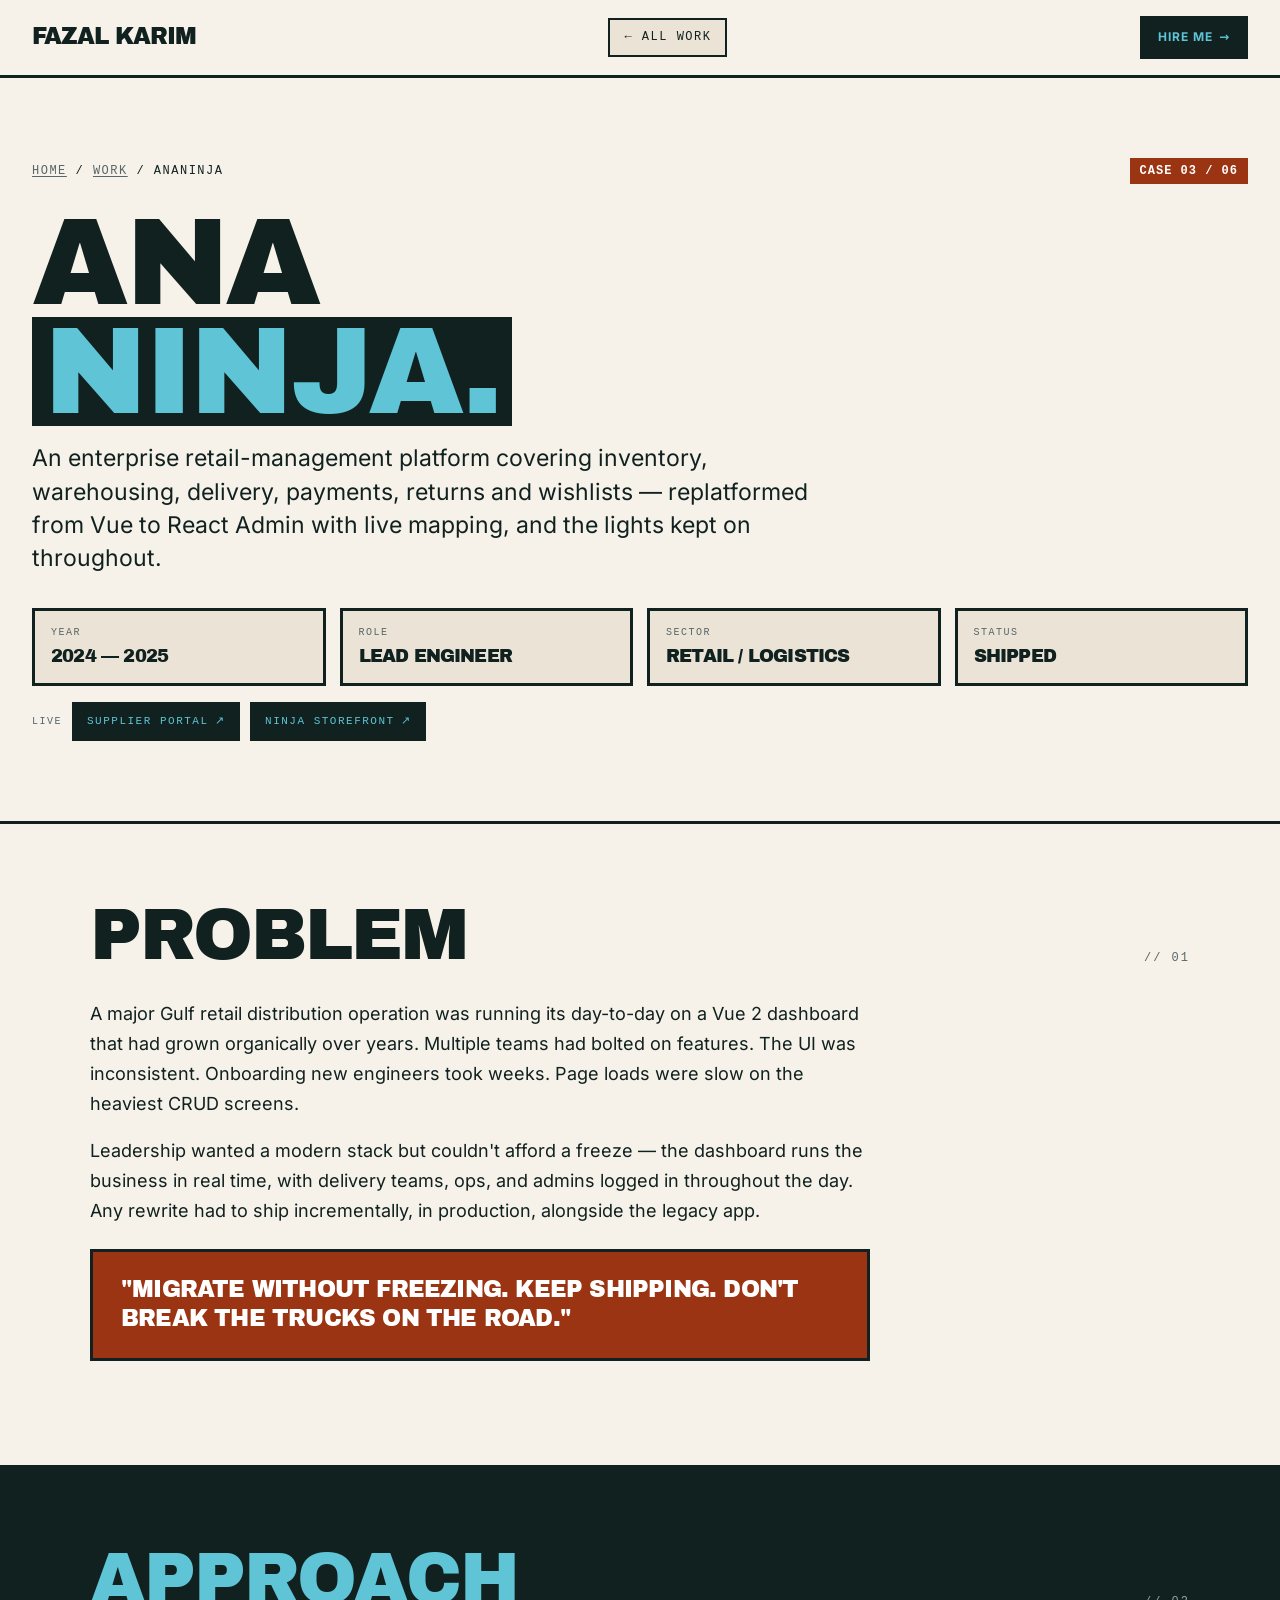
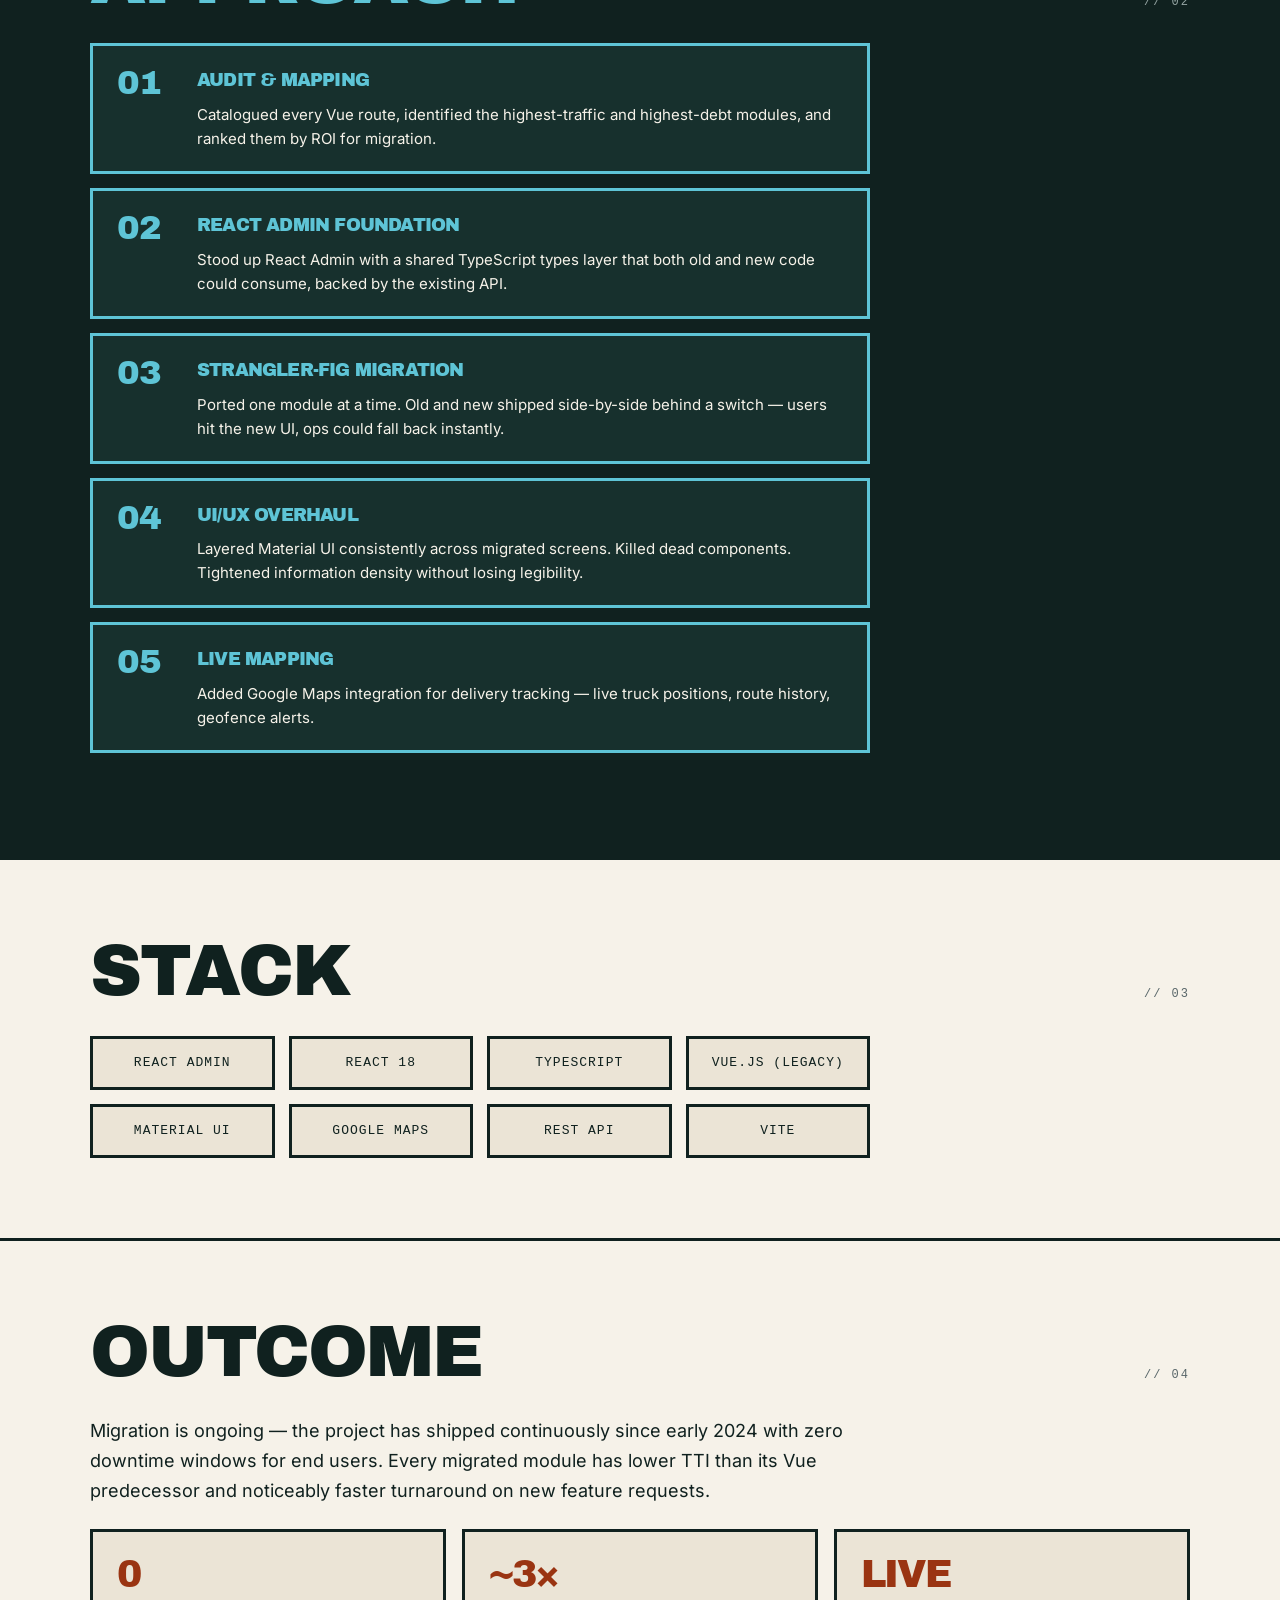
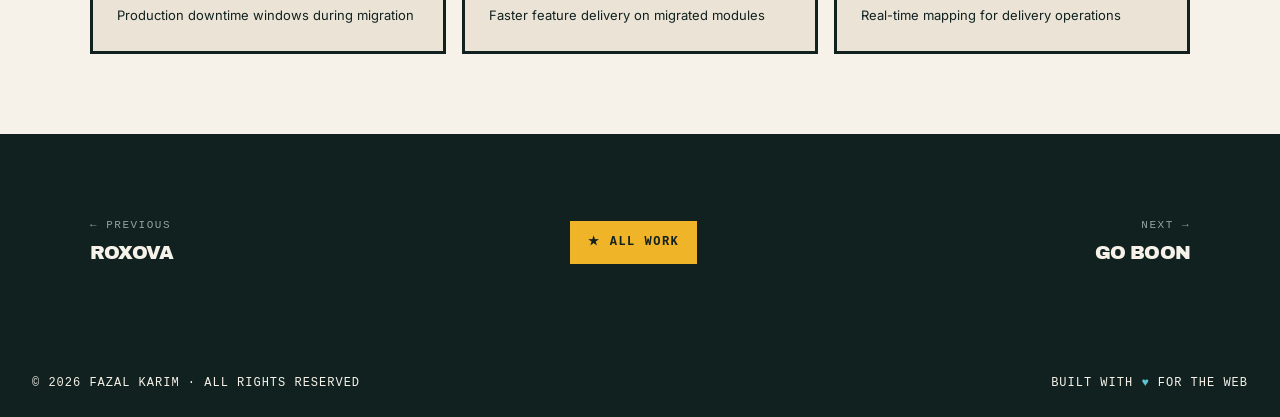
==== case-studies/ananinja.html @ 52df10a2 "Switch the theme: Archivo Black and a warm accent The editorial direction was the brief's, but seein" ====
<!doctype html>
<html lang="en">
<head>
<meta charset="utf-8"/>
<meta name="viewport" content="width=device-width,initial-scale=1"/>
<title>AnaNinja · Case Study · Fazal Karim</title>
<meta name="description" content="Vue → React Admin migration for a major Gulf retail distribution platform. Led the rewrite, UI overhaul, and live mapping integration."/>
<link rel="canonical" href="https://fazal26.github.io/portfolio/case-studies/ananinja.html"/>
<meta property="og:type" content="article"/>
<meta property="og:site_name" content="Fazal Karim"/>
<meta property="og:title" content="AnaNinja · Case Study · Fazal Karim"/>
<meta property="og:description" content="Vue → React Admin migration for a major Gulf retail distribution platform. Led the rewrite, UI overhaul, and live mapping integration."/>
<meta property="og:url" content="https://fazal26.github.io/portfolio/case-studies/ananinja.html"/>
<meta property="og:image" content="https://fazal26.github.io/portfolio/assets/img/og-card.png"/>
<meta property="og:image:width" content="1200"/>
<meta property="og:image:height" content="630"/>
<meta property="og:image:alt" content="Fazal Karim — Staff Software Engineer"/>
<meta name="twitter:card" content="summary_large_image"/>
<meta name="twitter:title" content="AnaNinja · Case Study · Fazal Karim"/>
<meta name="twitter:description" content="Vue → React Admin migration for a major Gulf retail distribution platform. Led the rewrite, UI overhaul, and live mapping integration."/>
<meta name="twitter:image" content="https://fazal26.github.io/portfolio/assets/img/og-card.png"/>














<meta name="theme-color" content="#f6f2e9"/>
<link rel="icon" href="../assets/img/favicon.svg" type="image/svg+xml"/>
<link rel="apple-touch-icon" href="../assets/img/apple-touch-icon.png"/>
<link rel="preload" href="../assets/fonts/inter-latin-var.woff2" as="font" type="font/woff2" crossorigin/>
<link rel="preload" href="../assets/fonts/archivo-black-latin.woff2" as="font" type="font/woff2" crossorigin/>
<link rel="stylesheet" href="../assets/css/base.css"/>
<link rel="stylesheet" href="../assets/css/case.css"/>
</head>
<body>

<a class="skip-link" href="#main">Skip to content</a>

<header>
<nav class="nav" aria-label="Primary">
  <a href="../index.html" class="logo">FAZAL KARIM</a>
  <a href="../index.html#work" class="back">← All work</a>
  <a href="../index.html#contact" class="right-cta">Hire me <span aria-hidden="true">→</span></a>
</nav>
</header>

<main id="main">

<section class="cs-hero">
  <div class="top">
    <div class="crumb"><a href="../index.html">Home</a> / <a href="../index.html#work">Work</a> / <strong>AnaNinja</strong></div>
    <div class="case-num">CASE 03 / 06</div>
  </div>
  <h1>Ana<br/><span class="accent">Ninja.</span></h1>
  <p class="deck">An enterprise retail-management platform covering inventory, warehousing, delivery, payments, returns and wishlists &mdash; replatformed from Vue to React Admin with live mapping, and the lights kept on throughout.</p>
  <div class="meta-row">
    <div class="cell"><span class="lab">Year</span><span class="val">2024 — 2025</span></div>
    <div class="cell"><span class="lab">Role</span><span class="val">Lead Engineer</span></div>
    <div class="cell"><span class="lab">Sector</span><span class="val">Retail / Logistics</span></div>
    <div class="cell"><span class="lab">Status</span><span class="val">Shipped</span></div>
  </div>
  <div class="live-row">
    <span class="live-lab">Live</span>
    <a class="live-link" href="https://suppliers.samurai.delivery/#/login" target="_blank" rel="noopener noreferrer">Supplier portal <span aria-hidden="true">↗</span></a>
    <a class="live-link" href="https://ananinja.com/sa/en" target="_blank" rel="noopener noreferrer">Ninja storefront <span aria-hidden="true">↗</span></a>
  </div>
</section>

<section class="cs-section">
  <div class="container">
    <div class="head"><h2>Problem</h2><div class="num">// 01</div></div>
    <p>A major Gulf retail distribution operation was running its day-to-day on a Vue 2 dashboard that had grown organically over years. Multiple teams had bolted on features. The UI was inconsistent. Onboarding new engineers took weeks. Page loads were slow on the heaviest CRUD screens.</p>
    <p>Leadership wanted a modern stack but couldn't afford a freeze &mdash; the dashboard runs the business in real time, with delivery teams, ops, and admins logged in throughout the day. Any rewrite had to ship incrementally, in production, alongside the legacy app.</p>
    <div class="pull">"Migrate without freezing. Keep shipping. Don't break the trucks on the road."</div>
  </div>
</section>

<section class="cs-section dark">
  <div class="container">
    <div class="head"><h2>Approach</h2><div class="num">// 02</div></div>
    <ul class="steps">
      <li><div class="step-num">01</div><div class="step-body"><strong>Audit &amp; mapping</strong>Catalogued every Vue route, identified the highest-traffic and highest-debt modules, and ranked them by ROI for migration.</div></li>
      <li><div class="step-num">02</div><div class="step-body"><strong>React Admin foundation</strong>Stood up React Admin with a shared TypeScript types layer that both old and new code could consume, backed by the existing API.</div></li>
      <li><div class="step-num">03</div><div class="step-body"><strong>Strangler-fig migration</strong>Ported one module at a time. Old and new shipped side-by-side behind a switch &mdash; users hit the new UI, ops could fall back instantly.</div></li>
      <li><div class="step-num">04</div><div class="step-body"><strong>UI/UX overhaul</strong>Layered Material UI consistently across migrated screens. Killed dead components. Tightened information density without losing legibility.</div></li>
      <li><div class="step-num">05</div><div class="step-body"><strong>Live mapping</strong>Added Google Maps integration for delivery tracking &mdash; live truck positions, route history, geofence alerts.</div></li>
    </ul>
  </div>
</section>

<section class="cs-section">
  <div class="container">
    <div class="head"><h2>Stack</h2><div class="num">// 03</div></div>
    <div class="tech-grid">
      <div class="chip">React Admin</div>
      <div class="chip">React 18</div>
      <div class="chip">TypeScript</div>
      <div class="chip">Vue.js (legacy)</div>
      <div class="chip">Material UI</div>
      <div class="chip">Google Maps</div>
      <div class="chip">REST API</div>
      <div class="chip">Vite</div>
    </div>
  </div>
</section>

<section class="cs-section">
  <div class="container">
    <div class="head"><h2>Outcome</h2><div class="num">// 04</div></div>
    <p>Migration is ongoing &mdash; the project has shipped continuously since early 2024 with zero downtime windows for end users. Every migrated module has lower TTI than its Vue predecessor and noticeably faster turnaround on new feature requests.</p>
    <div class="outcomes">
      <div class="stat"><strong>0</strong><span class="lab">Production downtime windows during migration</span></div>
      <div class="stat"><strong>~3×</strong><span class="lab">Faster feature delivery on migrated modules</span></div>
      <div class="stat"><strong>Live</strong><span class="lab">Real-time mapping for delivery operations</span></div>
    </div>
  </div>
</section>

</main>

<nav class="cs-pager" aria-label="Case studies">
  <div class="row">
    <a href="roxova.html"><span>← Previous</span>Roxova</a>
    <a href="../index.html" class="home">★ All work</a>
    <a href="go-boon.html" class="next"><span>Next <span aria-hidden="true">→</span></span>Go Boon</a>
  </div>
</nav>

<footer>
  <div>© 2026 FAZAL KARIM · ALL RIGHTS RESERVED</div>
  <div>BUILT WITH <span class="red" aria-hidden="true">♥</span> FOR THE WEB</div>
</footer>

</body>
</html>
---- assets/css/base.css ----
/* ============================================================
   Fazal Karim — base layer
   tokens, reset, typography, nav, footer
   ============================================================ */

@font-face{
  font-family:'Inter';
  src:url('../fonts/inter-latin-var.woff2') format('woff2-variations'),
      url('../fonts/inter-latin-var.woff2') format('woff2');
  font-weight:100 900;
  font-style:normal;
  font-display:swap;
  unicode-range:U+0000-00FF,U+0131,U+0152-0153,U+02BB-02BC,U+02C6,U+02DA,U+02DC,U+0304,U+0308,U+0329,U+2000-206F,U+20AC,U+2122,U+2191,U+2193,U+2212,U+2215,U+FEFF,U+FFFD;
}
@font-face{
  font-family:'Archivo Black';
  src:url('../fonts/archivo-black-latin.woff2') format('woff2');
  font-weight:400;
  font-style:normal;
  font-display:swap;
  unicode-range:U+0000-00FF,U+0131,U+0152-0153,U+02BB-02BC,U+02C6,U+02DA,U+02DC,U+0304,U+0308,U+0329,U+2000-206F,U+20AC,U+2122,U+2191,U+2193,U+2212,U+2215,U+FEFF,U+FFFD;
}

:root{
  /* colour */
  --bone:#f6f2e9;      /* page background */
  --bone-2:#ebe4d6;    /* raised surfaces, card fills */
  --ink:#10211f;       /* body text, inverted surfaces */
  --teal:#0e5a68;      /* primary accent, links, headings      7.01:1 on bone */
  --teal-dp:#083a44;   /* hover and pressed                   11.06:1 on bone */
  --teal-lt:#5ec4d6;   /* accent on ink surfaces only          8.21:1 on ink  */
  --warm:#9a3412;      /* energy accent on bone            6.54:1 */
  --warm-lt:#f0b429;   /* energy accent on ink            8.95:1 */
  --slate:#586669;     /* secondary text on bone               4.72:1 on bone-2 */
  --slate-lt:#93a3a1;  /* secondary text on ink                7.07:1 on ink  */

  /* type */
  --font-display:'Archivo Black',Impact,'Haettenschweiler',sans-serif;
  --font-sans:'Inter',system-ui,-apple-system,'Segoe UI',sans-serif;
  --font-mono:ui-monospace,SFMono-Regular,'SF Mono',Menlo,Consolas,'Liberation Mono',monospace;

  /* spacing scale */
  --s1:4px; --s2:8px; --s3:12px; --s4:16px; --s5:24px;
  --s6:32px; --s7:48px; --s8:64px; --s9:80px; --s10:104px;

  /* lines */
  --line:3px solid var(--ink);
  --line-2:2px solid var(--ink);

  /* breakpoints, for reference: lg 1024px · md 768px · sm 480px */
}

*,*::before,*::after{box-sizing:border-box;margin:0;padding:0}
html{scroll-behavior:smooth}
html,body{background:var(--bone);color:var(--ink);font-family:var(--font-sans);-webkit-font-smoothing:antialiased;font-size:16px;line-height:1.5}
body{overflow-x:hidden}
a{color:inherit;text-decoration:none}
::selection{background:var(--ink);color:var(--teal-lt)}
img{max-width:100%}

.display{font-family:var(--font-display);font-weight:400;text-transform:uppercase;letter-spacing:-1.5px;line-height:.9}
.mono{font-family:var(--font-mono)}

/* uppercase label — the site's voice, kept */
.label{font-family:var(--font-sans);font-weight:700;text-transform:uppercase;font-size:12px;letter-spacing:2px}

/* ---------- focus ---------- */
:focus-visible{outline:3px solid var(--teal-lt);outline-offset:2px;box-shadow:0 0 0 5px var(--ink);transition:none!important}

/* ---------- skip link ---------- */
.skip-link{position:absolute;left:var(--s4);top:-100px;z-index:200;background:var(--ink);color:var(--teal-lt);font-family:var(--font-sans);font-weight:700;font-size:14px;text-transform:uppercase;letter-spacing:1px;padding:var(--s3) var(--s5);border:3px solid var(--teal-lt);transition:top .15s}
.skip-link:focus{top:var(--s4)}

/* ---------- nav ---------- */
.nav{display:flex;justify-content:space-between;align-items:center;padding:var(--s4) var(--s6);border-bottom:var(--line);background:var(--bone);position:sticky;top:0;z-index:50}
@media (max-width:768px){.nav{padding:var(--s3) var(--s4)}}
.nav .logo{font-family:var(--font-display);font-weight:400;font-size:23px;letter-spacing:-1px;text-transform:uppercase}
.nav ul{display:flex;list-style:none;gap:var(--s1);font-size:12px;font-weight:600;text-transform:uppercase;letter-spacing:.5px}
.nav ul a{padding:var(--s2) var(--s3);border:var(--line-2);background:var(--bone-2);transition:background .12s,color .12s,transform .12s,box-shadow .12s;display:inline-block}
.nav ul a:hover{background:var(--teal);color:var(--bone);transform:translate(-2px,-2px);box-shadow:4px 4px 0 var(--ink)}
.nav .right-cta{font-family:var(--font-sans);font-weight:700;background:var(--ink);color:var(--teal-lt);padding:10px var(--s4);border:2px solid var(--ink);font-size:12px;letter-spacing:1px;text-transform:uppercase;display:inline-flex;align-items:center;gap:6px;transition:transform .12s,box-shadow .12s}
.nav .right-cta:hover{transform:translate(-2px,-2px);box-shadow:4px 4px 0 var(--teal)}
.nav .back{font-family:var(--font-mono);font-size:12px;text-transform:uppercase;letter-spacing:1.5px;border:var(--line-2);padding:var(--s2) 14px;background:var(--bone-2);transition:background .12s,color .12s,transform .12s,box-shadow .12s;font-weight:500}
.nav .back:hover{background:var(--teal);color:var(--bone);transform:translate(-2px,-2px);box-shadow:4px 4px 0 var(--ink)}
@media (max-width:1024px){.nav ul{display:none}}

/* ---------- footer ---------- */
footer{padding:var(--s5) var(--s6);background:var(--ink);color:var(--bone);font-family:var(--font-mono);font-size:12px;text-transform:uppercase;letter-spacing:1px;display:flex;justify-content:space-between;flex-wrap:wrap;gap:var(--s3)}
footer .star{color:var(--teal-lt)}
footer .red{color:var(--teal-lt)}
@media (max-width:768px){footer{flex-direction:column;text-align:center;padding:var(--s5) var(--s4)}}

/* ---------- scroll reveal ---------- */
.reveal{opacity:0;transform:translateY(20px);transition:opacity .7s ease,transform .7s ease}
.reveal.in{opacity:1;transform:translateY(0)}

/* ---------- reduced motion ---------- */
@media (prefers-reduced-motion:reduce){
  html{scroll-behavior:auto}
  *,*::before,*::after{animation-duration:.01ms!important;animation-iteration-count:1!important;transition-duration:.01ms!important;transition-delay:0ms!important}
  .reveal{opacity:1!important;transform:none!important}
  .photo-block img,.photo-block:hover img{transform:none!important}
  .card:hover,.svc:hover,.craft:hover,.stat:hover,.stack-features .item:hover,
  .cs-section ul.steps li:hover,.tech-grid .chip:hover,.nav ul a:hover,.nav .back:hover,
  .nav .right-cta:hover,.hero-cta a:hover,.contact .socials a:hover,.contact .email-btn:hover,
  .cs-hero .live-link:hover,.card .live:hover,.cs-pager .home:hover{transform:none!important}
  .card:hover .read{transform:none!important}
}
---- assets/css/case.css ----
/* ============================================================
   Fazal Karim — case studies
   ============================================================ */

html,body{line-height:1.55}

/* ---------- hero ---------- */
.cs-hero{padding:var(--s9) var(--s6);border-bottom:var(--line);background:var(--bone)}
@media (max-width:768px){.cs-hero{padding:var(--s7) var(--s4)}}
.cs-hero .top{display:flex;justify-content:space-between;align-items:center;gap:var(--s4);margin-bottom:var(--s5);flex-wrap:wrap;font-family:var(--font-mono);font-size:12px;text-transform:uppercase;letter-spacing:1.5px}
.cs-hero .top .crumb a{color:var(--slate);text-decoration:underline;text-underline-offset:2px}
.cs-hero .top .crumb a:hover{color:var(--teal);text-decoration:underline}
.cs-hero .top .crumb strong{color:var(--ink);font-weight:500}
.cs-hero .top .case-num{background:var(--warm);color:#fff;padding:4px 10px;font-family:var(--font-mono);font-weight:700;letter-spacing:1px}
.cs-hero h1{font-family:var(--font-display);font-weight:400;font-size:clamp(54px,10.5vw,124px);letter-spacing:-2.5px;line-height:.88;text-transform:uppercase;margin-bottom:var(--s4)}
.cs-hero h1 .accent{color:var(--teal-lt);background:var(--ink);padding:0 12px;display:inline-block}
.cs-hero .deck{font-size:clamp(18px,2.2vw,23px);font-weight:400;max-width:780px;line-height:1.45;margin-bottom:var(--s6)}
.cs-hero .meta-row{display:grid;grid-template-columns:repeat(4,1fr);gap:14px;margin-top:var(--s5)}
@media (max-width:768px){.cs-hero .meta-row{grid-template-columns:repeat(2,1fr)}}
.cs-hero .meta-row .cell{background:var(--bone-2);border:var(--line);padding:14px var(--s4)}
.cs-hero .meta-row .cell .lab{font-family:var(--font-mono);font-size:10px;text-transform:uppercase;letter-spacing:1.5px;color:var(--slate);margin-bottom:4px;display:block}
.cs-hero .meta-row .cell .val{font-family:var(--font-display);font-weight:400;font-size:18px;letter-spacing:-.8px;line-height:1.1;text-transform:uppercase}

/* live links */
.cs-hero .live-row{display:flex;flex-wrap:wrap;align-items:center;gap:10px;margin-top:var(--s4)}
.cs-hero .live-row .live-lab{font-family:var(--font-mono);font-size:10px;text-transform:uppercase;letter-spacing:1.5px;color:var(--slate)}
.cs-hero .live-link{font-family:var(--font-mono);font-size:11px;text-transform:uppercase;letter-spacing:1.5px;font-weight:500;display:inline-flex;align-items:center;gap:6px;padding:var(--s2) var(--s3);border:var(--line);background:var(--ink);color:var(--teal-lt);transition:transform .12s,box-shadow .12s}
.cs-hero .live-link:hover{transform:translate(-2px,-2px);box-shadow:3px 3px 0 var(--warm)}

/* ---------- section blocks ---------- */
.cs-section{padding:var(--s9) var(--s6);border-bottom:var(--line)}
@media (max-width:768px){.cs-section{padding:var(--s7) var(--s4)}}
.cs-section .container{max-width:1100px;margin:0 auto}
.cs-section .head{display:flex;justify-content:space-between;align-items:end;margin-bottom:var(--s6);gap:var(--s5);flex-wrap:wrap}
.cs-section .head h2{font-family:var(--font-display);font-weight:400;font-size:clamp(40px,6vw,72px);letter-spacing:-2px;line-height:.88;text-transform:uppercase}
.cs-section .head .num{font-family:var(--font-mono);font-size:12px;color:var(--slate);letter-spacing:2px}
.cs-section p{font-size:18px;line-height:1.65;font-weight:400;max-width:780px;margin-bottom:18px}
.cs-section p:last-child{margin-bottom:0}
.cs-section .pull{background:var(--warm);color:#fff;border:var(--line);padding:var(--s5) 28px;font-family:var(--font-display);font-weight:400;font-size:23px;line-height:1.25;letter-spacing:-.8px;text-transform:uppercase;margin:var(--s5) 0;max-width:780px}
.cs-section ul.steps{list-style:none;padding:0;margin:var(--s5) 0;max-width:780px}
.cs-section ul.steps li{padding:20px var(--s5);background:var(--bone-2);border:var(--line);margin-bottom:14px;display:grid;grid-template-columns:60px 1fr;gap:20px;align-items:start;color:var(--ink);transition:transform .15s,box-shadow .15s}
.cs-section ul.steps li:hover{transform:translate(-3px,-3px);box-shadow:6px 6px 0 var(--warm)}
.cs-section ul.steps li .step-num{font-family:var(--font-display);font-weight:400;font-size:34px;color:var(--warm);line-height:1;letter-spacing:-1.5px}
.cs-section ul.steps li .step-body{font-size:15px;line-height:1.6;font-weight:400;color:var(--ink)}
.cs-section ul.steps li .step-body strong{display:block;font-family:var(--font-display);font-weight:400;font-size:18px;letter-spacing:-.8px;text-transform:uppercase;margin-bottom:var(--s2);color:var(--ink)}

/* dark variant */
.cs-section.dark{background:var(--ink);color:var(--bone)}
.cs-section.dark .head h2{color:var(--teal-lt)}
.cs-section.dark .head .num{color:var(--slate-lt)}
.cs-section.dark p{color:var(--bone)}
.cs-section.dark ul.steps li{background:#17302d;border-color:var(--teal-lt);color:var(--bone)}
.cs-section.dark ul.steps li:hover{box-shadow:6px 6px 0 var(--teal-lt)}
.cs-section.dark ul.steps li .step-num{color:var(--teal-lt)}
.cs-section.dark ul.steps li .step-body{color:var(--bone)}
.cs-section.dark ul.steps li .step-body strong{color:var(--teal-lt)}
.cs-section.dark .pull{background:var(--teal-lt);color:var(--ink);border-color:var(--teal-lt)}

/* ---------- outcome stats ---------- */
.outcomes{display:grid;grid-template-columns:repeat(3,1fr);gap:var(--s4);margin-top:var(--s5)}
@media (max-width:768px){.outcomes{grid-template-columns:1fr}}
.outcomes .stat{background:var(--bone-2);border:var(--line);padding:var(--s5);color:var(--ink)}
.outcomes .stat strong{font-family:var(--font-display);font-weight:400;font-size:38px;letter-spacing:-2px;display:block;line-height:1;margin-bottom:var(--s2);text-transform:uppercase;color:var(--warm)}
.outcomes .stat .lab{font-size:13px;line-height:1.5;font-weight:400}

/* ---------- tech grid ---------- */
.tech-grid{display:grid;grid-template-columns:repeat(4,1fr);gap:14px;max-width:780px}
@media (max-width:768px){.tech-grid{grid-template-columns:repeat(2,1fr)}}
.tech-grid .chip{background:var(--bone-2);border:var(--line);padding:14px var(--s4);font-family:var(--font-mono);font-size:13px;font-weight:500;text-transform:uppercase;letter-spacing:1px;text-align:center;transition:transform .15s,box-shadow .15s}
.tech-grid .chip:hover{transform:translate(-3px,-3px);box-shadow:5px 5px 0 var(--ink)}

/* ---------- pager ---------- */
.cs-pager{padding:var(--s9) var(--s6);background:var(--ink);color:var(--bone);border-bottom:var(--line)}
@media (max-width:768px){.cs-pager{padding:var(--s7) var(--s4)}}
.cs-pager .row{display:flex;justify-content:space-between;align-items:center;gap:var(--s5);max-width:1100px;margin:0 auto;flex-wrap:wrap}
.cs-pager a{font-family:var(--font-display);font-weight:400;letter-spacing:-.8px;font-size:19px;text-transform:uppercase;color:var(--bone);transition:color .15s;display:inline-flex;flex-direction:column;gap:4px}
.cs-pager a:hover{color:var(--warm-lt)}
.cs-pager a span{font-family:var(--font-mono);font-size:11px;color:var(--slate-lt);letter-spacing:1.5px;font-weight:500}
.cs-pager a.next{text-align:right;align-items:flex-end}
.cs-pager .home{font-family:var(--font-mono);font-size:12px;background:var(--warm-lt);color:var(--ink);padding:10px var(--s4);border:2px solid var(--warm-lt);text-transform:uppercase;letter-spacing:1.5px;font-weight:700;transition:transform .12s,box-shadow .12s}
.cs-pager .home:hover{color:var(--ink);transform:translate(-2px,-2px);box-shadow:4px 4px 0 var(--warm)}
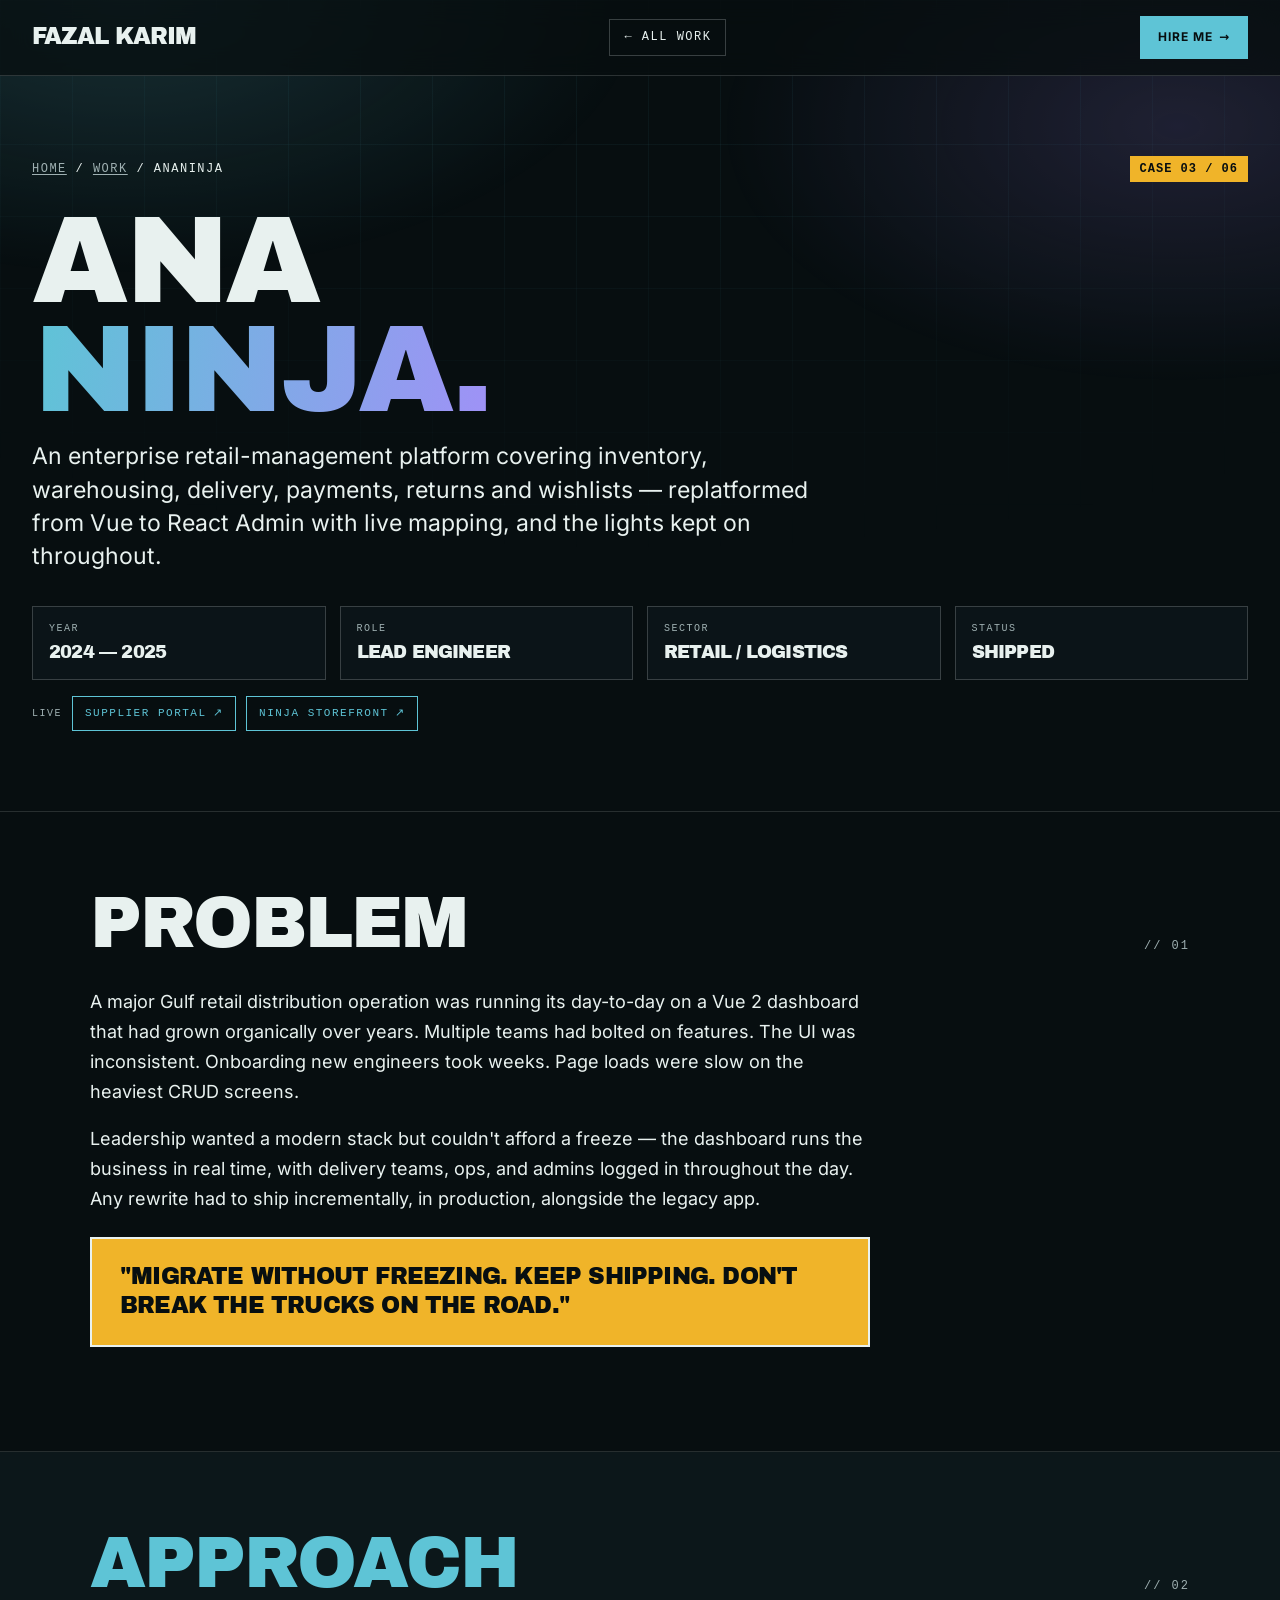
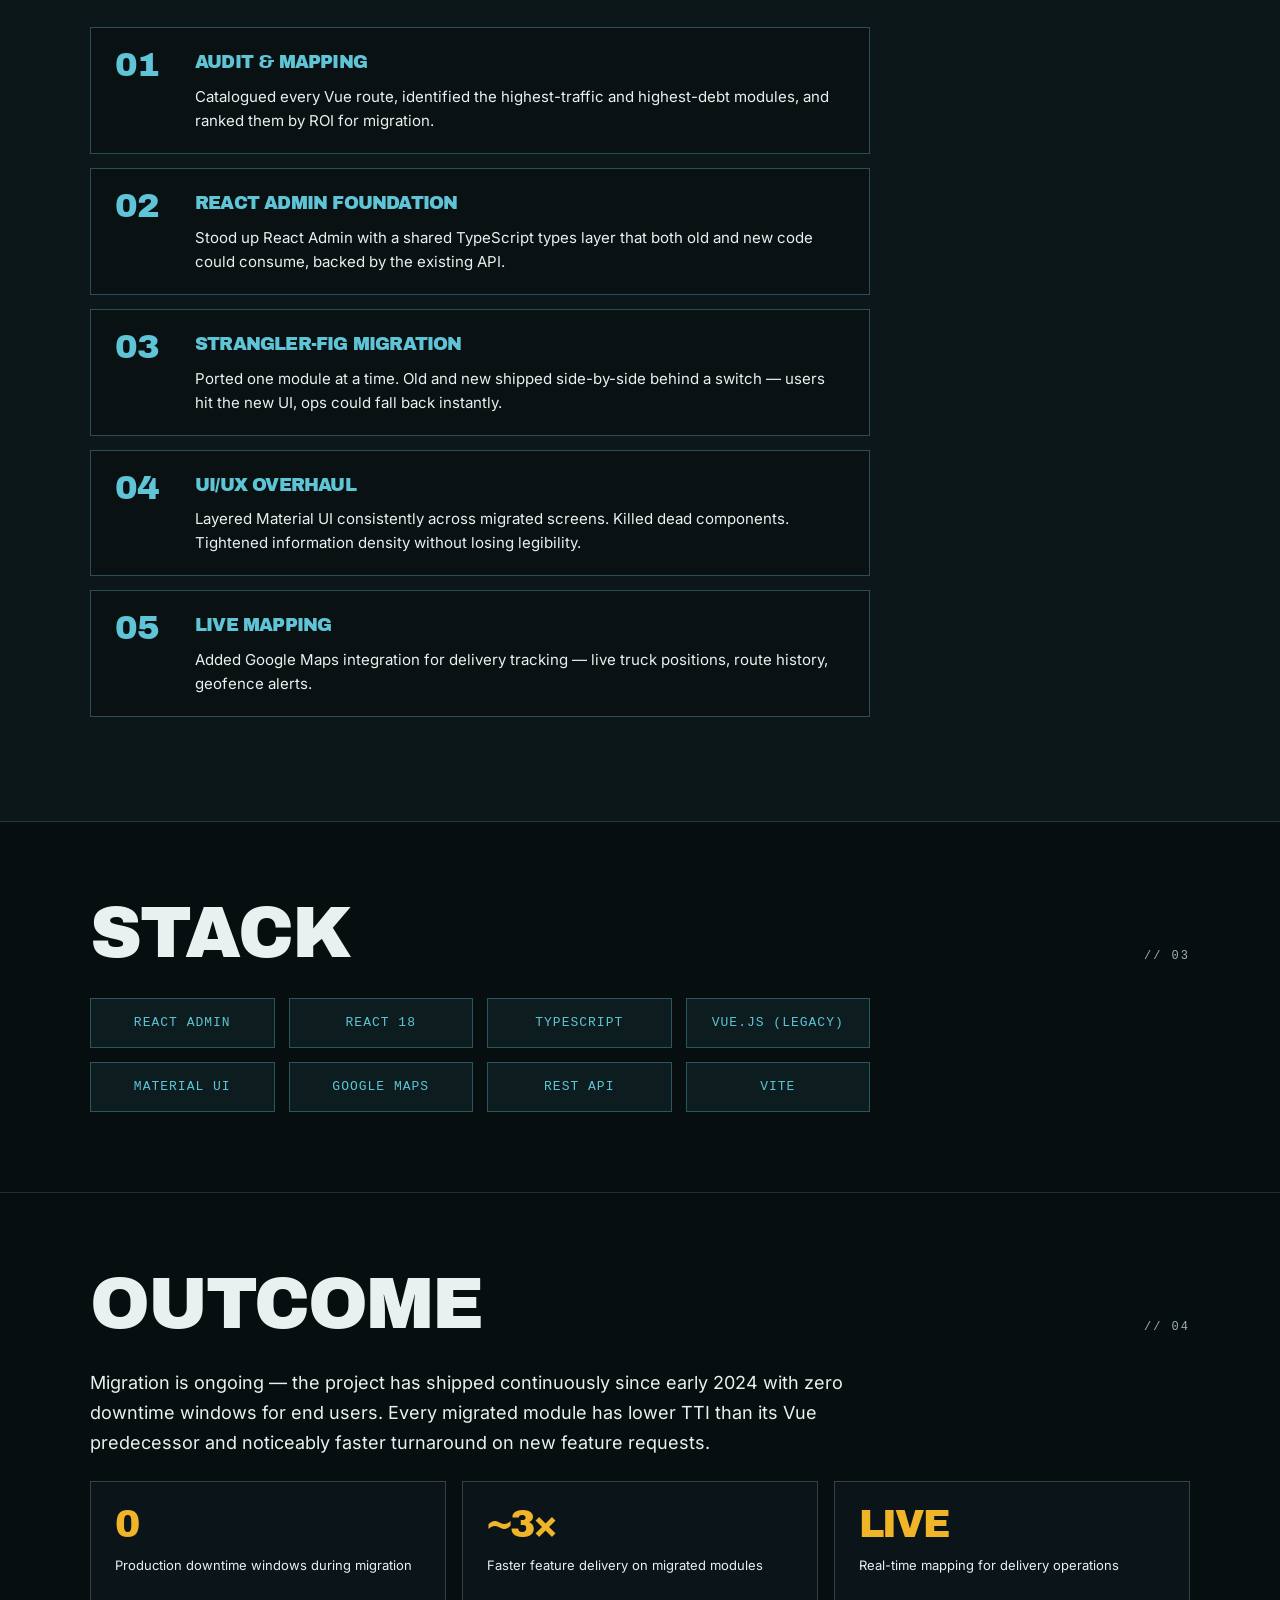
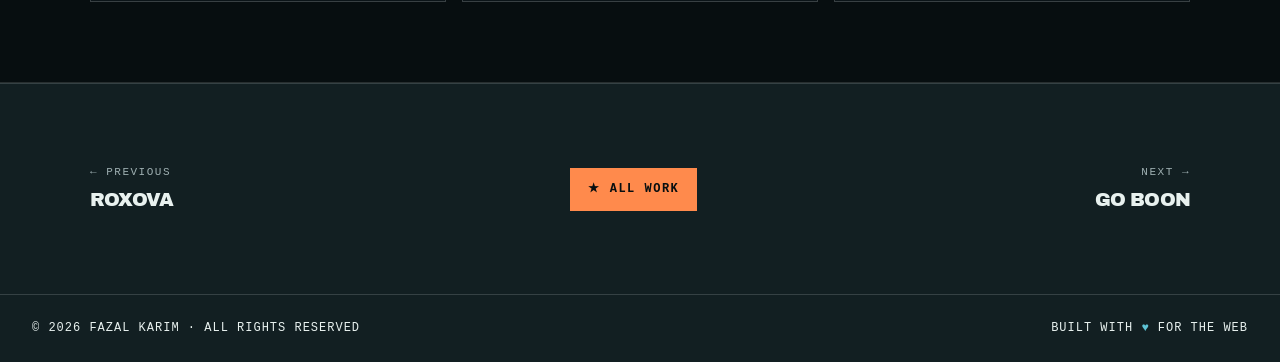
==== commit 15c2cda9: "Futuristic theme: dark surfaces, motion layer, same guarantees Rebuilt on a dark base with an ambien" ====
--- a/case-studies/ananinja.html
+++ b/case-studies/ananinja.html
@@ -41,6 +41,7 @@
 <link rel="preload" href="../assets/fonts/archivo-black-latin.woff2" as="font" type="font/woff2" crossorigin/>
 <link rel="stylesheet" href="../assets/css/base.css"/>
 <link rel="stylesheet" href="../assets/css/case.css"/>
+<script>document.documentElement.className+=" js";</script>
 </head>
 <body>
 
@@ -63,7 +64,7 @@
   </div>
   <h1>Ana<br/><span class="accent">Ninja.</span></h1>
   <p class="deck">An enterprise retail-management platform covering inventory, warehousing, delivery, payments, returns and wishlists &mdash; replatformed from Vue to React Admin with live mapping, and the lights kept on throughout.</p>
-  <div class="meta-row">
+  <div class="meta-row stagger reveal">
     <div class="cell"><span class="lab">Year</span><span class="val">2024 — 2025</span></div>
     <div class="cell"><span class="lab">Role</span><span class="val">Lead Engineer</span></div>
     <div class="cell"><span class="lab">Sector</span><span class="val">Retail / Logistics</span></div>
@@ -88,7 +89,7 @@
 <section class="cs-section dark">
   <div class="container">
     <div class="head"><h2>Approach</h2><div class="num">// 02</div></div>
-    <ul class="steps">
+    <ul class="steps stagger reveal">
       <li><div class="step-num">01</div><div class="step-body"><strong>Audit &amp; mapping</strong>Catalogued every Vue route, identified the highest-traffic and highest-debt modules, and ranked them by ROI for migration.</div></li>
       <li><div class="step-num">02</div><div class="step-body"><strong>React Admin foundation</strong>Stood up React Admin with a shared TypeScript types layer that both old and new code could consume, backed by the existing API.</div></li>
       <li><div class="step-num">03</div><div class="step-body"><strong>Strangler-fig migration</strong>Ported one module at a time. Old and new shipped side-by-side behind a switch &mdash; users hit the new UI, ops could fall back instantly.</div></li>
@@ -101,7 +102,7 @@
 <section class="cs-section">
   <div class="container">
     <div class="head"><h2>Stack</h2><div class="num">// 03</div></div>
-    <div class="tech-grid">
+    <div class="tech-grid stagger reveal">
       <div class="chip">React Admin</div>
       <div class="chip">React 18</div>
       <div class="chip">TypeScript</div>
@@ -118,7 +119,7 @@
   <div class="container">
     <div class="head"><h2>Outcome</h2><div class="num">// 04</div></div>
     <p>Migration is ongoing &mdash; the project has shipped continuously since early 2024 with zero downtime windows for end users. Every migrated module has lower TTI than its Vue predecessor and noticeably faster turnaround on new feature requests.</p>
-    <div class="outcomes">
+    <div class="outcomes stagger reveal">
       <div class="stat"><strong>0</strong><span class="lab">Production downtime windows during migration</span></div>
       <div class="stat"><strong>~3×</strong><span class="lab">Faster feature delivery on migrated modules</span></div>
       <div class="stat"><strong>Live</strong><span class="lab">Real-time mapping for delivery operations</span></div>
@@ -141,5 +142,6 @@
   <div>BUILT WITH <span class="red" aria-hidden="true">♥</span> FOR THE WEB</div>
 </footer>
 
+<script src="../assets/js/motion.js" defer></script>
 </body>
 </html>
--- a/assets/css/base.css
+++ b/assets/css/base.css
@@ -1,6 +1,6 @@
 /* ============================================================
-   Fazal Karim — base layer
-   tokens, reset, typography, nav, footer
+   Fazal Karim — base layer (futuristic)
+   tokens, reset, typography, motion, nav, footer
    ============================================================ */
 
 @font-face{
@@ -22,83 +22,124 @@
 }
 
 :root{
-  /* colour */
-  --bone:#f6f2e9;      /* page background */
-  --bone-2:#ebe4d6;    /* raised surfaces, card fills */
-  --ink:#10211f;       /* body text, inverted surfaces */
-  --teal:#0e5a68;      /* primary accent, links, headings      7.01:1 on bone */
-  --teal-dp:#083a44;   /* hover and pressed                   11.06:1 on bone */
-  --teal-lt:#5ec4d6;   /* accent on ink surfaces only          8.21:1 on ink  */
-  --warm:#9a3412;      /* energy accent on bone            6.54:1 */
-  --warm-lt:#f0b429;   /* energy accent on ink            8.95:1 */
-  --slate:#586669;     /* secondary text on bone               4.72:1 on bone-2 */
-  --slate-lt:#93a3a1;  /* secondary text on ink                7.07:1 on ink  */
+  /* surfaces — every value measured, ratios inline */
+  --bone:#070e10;      /* page            */
+  --bone-2:#0e181b;    /* raised surface  */
+  --panel:#121f22;     /* feature blocks  */
+  --ink:#e8f1ef;       /* text + borders         16.92:1 on page */
+
+  /* accents */
+  --teal:#5ec4d6;      /* primary                 9.58:1 on page */
+  --teal-dp:#8fe0ee;   /* hover / pressed        13.03:1 on page */
+  --teal-lt:#5ec4d6;
+  --warm:#f0b429;      /* energy                 10.44:1 on page */
+  --warm-lt:#ff8a4c;   /*                         8.33:1 on page */
+  --violet:#a78bfa;    /*                         7.15:1 on page */
+  --slate:#9fb0b2;     /* secondary text          8.64:1 on page */
+  --slate-lt:#9fb0b2;
+
+  --glow-teal:rgba(94,196,214,.34);
+  --glow-warm:rgba(240,180,41,.30);
+  --glow-violet:rgba(167,139,250,.28);
 
   /* type */
   --font-display:'Archivo Black',Impact,'Haettenschweiler',sans-serif;
   --font-sans:'Inter',system-ui,-apple-system,'Segoe UI',sans-serif;
   --font-mono:ui-monospace,SFMono-Regular,'SF Mono',Menlo,Consolas,'Liberation Mono',monospace;
 
-  /* spacing scale */
+  /* spacing */
   --s1:4px; --s2:8px; --s3:12px; --s4:16px; --s5:24px;
   --s6:32px; --s7:48px; --s8:64px; --s9:80px; --s10:104px;
 
-  /* lines */
-  --line:3px solid var(--ink);
-  --line-2:2px solid var(--ink);
+  --line:2px solid var(--ink);
+  --line-2:1px solid var(--ink);
+
+  /* motion */
+  --ease:cubic-bezier(.16,.84,.44,1);
+  --dur:.55s;
 
   /* breakpoints, for reference: lg 1024px · md 768px · sm 480px */
 }
 
 *,*::before,*::after{box-sizing:border-box;margin:0;padding:0}
 html{scroll-behavior:smooth}
-html,body{background:var(--bone);color:var(--ink);font-family:var(--font-sans);-webkit-font-smoothing:antialiased;font-size:16px;line-height:1.5}
-body{overflow-x:hidden}
+html,body{background:var(--bone);color:var(--ink);font-family:var(--font-sans);-webkit-font-smoothing:antialiased;font-size:16px;line-height:1.55}
+body{overflow-x:hidden;position:relative}
 a{color:inherit;text-decoration:none}
-::selection{background:var(--ink);color:var(--teal-lt)}
+::selection{background:var(--teal);color:var(--bone)}
 img{max-width:100%}
+
+/* ---------- ambient layers: fixed, composited, never repaint on scroll ---------- */
+body::before{
+  content:'';position:fixed;inset:0;z-index:0;pointer-events:none;
+  background-image:
+    linear-gradient(to right,rgba(94,196,214,.055) 1px,transparent 1px),
+    linear-gradient(to bottom,rgba(94,196,214,.055) 1px,transparent 1px);
+  background-size:72px 72px;
+  -webkit-mask-image:radial-gradient(ellipse 120% 80% at 50% 0%,#000 25%,transparent 78%);
+  mask-image:radial-gradient(ellipse 120% 80% at 50% 0%,#000 25%,transparent 78%);
+}
+body::after{
+  content:'';position:fixed;inset:0;z-index:0;pointer-events:none;
+  background:
+    radial-gradient(58% 44% at 10% 0%,var(--glow-teal),transparent 70%),
+    radial-gradient(50% 40% at 92% 14%,var(--glow-violet),transparent 72%);
+  opacity:.55;
+}
+header,main,footer,.cs-pager,.skip-link{position:relative;z-index:1}
 
 .display{font-family:var(--font-display);font-weight:400;text-transform:uppercase;letter-spacing:-1.5px;line-height:.9}
 .mono{font-family:var(--font-mono)}
-
-/* uppercase label — the site's voice, kept */
 .label{font-family:var(--font-sans);font-weight:700;text-transform:uppercase;font-size:12px;letter-spacing:2px}
 
+/* gradient wash for display type */
+.grad{
+  background:linear-gradient(100deg,var(--teal) 0%,var(--violet) 52%,var(--teal-dp) 100%);
+  -webkit-background-clip:text;background-clip:text;color:transparent;
+  background-size:220% 100%;animation:drift 9s var(--ease) infinite alternate;
+}
+@keyframes drift{to{background-position:100% 0}}
+
 /* ---------- focus ---------- */
-:focus-visible{outline:3px solid var(--teal-lt);outline-offset:2px;box-shadow:0 0 0 5px var(--ink);transition:none!important}
+:focus-visible{outline:3px solid var(--teal);outline-offset:3px;box-shadow:0 0 0 6px var(--bone),0 0 22px var(--glow-teal);transition:none!important}
 
 /* ---------- skip link ---------- */
-.skip-link{position:absolute;left:var(--s4);top:-100px;z-index:200;background:var(--ink);color:var(--teal-lt);font-family:var(--font-sans);font-weight:700;font-size:14px;text-transform:uppercase;letter-spacing:1px;padding:var(--s3) var(--s5);border:3px solid var(--teal-lt);transition:top .15s}
+.skip-link{position:absolute;left:var(--s4);top:-100px;z-index:200;background:var(--teal);color:var(--bone);font-family:var(--font-sans);font-weight:700;font-size:14px;text-transform:uppercase;letter-spacing:1px;padding:var(--s3) var(--s5);border:3px solid var(--teal);transition:top .15s}
 .skip-link:focus{top:var(--s4)}
 
 /* ---------- nav ---------- */
-.nav{display:flex;justify-content:space-between;align-items:center;padding:var(--s4) var(--s6);border-bottom:var(--line);background:var(--bone);position:sticky;top:0;z-index:50}
+.nav{display:flex;justify-content:space-between;align-items:center;padding:var(--s4) var(--s6);border-bottom:1px solid rgba(232,241,239,.16);position:sticky;top:0;z-index:50;
+     background:rgba(7,14,16,.74);backdrop-filter:blur(14px);-webkit-backdrop-filter:blur(14px)}
 @media (max-width:768px){.nav{padding:var(--s3) var(--s4)}}
 .nav .logo{font-family:var(--font-display);font-weight:400;font-size:23px;letter-spacing:-1px;text-transform:uppercase}
 .nav ul{display:flex;list-style:none;gap:var(--s1);font-size:12px;font-weight:600;text-transform:uppercase;letter-spacing:.5px}
-.nav ul a{padding:var(--s2) var(--s3);border:var(--line-2);background:var(--bone-2);transition:background .12s,color .12s,transform .12s,box-shadow .12s;display:inline-block}
-.nav ul a:hover{background:var(--teal);color:var(--bone);transform:translate(-2px,-2px);box-shadow:4px 4px 0 var(--ink)}
-.nav .right-cta{font-family:var(--font-sans);font-weight:700;background:var(--ink);color:var(--teal-lt);padding:10px var(--s4);border:2px solid var(--ink);font-size:12px;letter-spacing:1px;text-transform:uppercase;display:inline-flex;align-items:center;gap:6px;transition:transform .12s,box-shadow .12s}
-.nav .right-cta:hover{transform:translate(-2px,-2px);box-shadow:4px 4px 0 var(--teal)}
-.nav .back{font-family:var(--font-mono);font-size:12px;text-transform:uppercase;letter-spacing:1.5px;border:var(--line-2);padding:var(--s2) 14px;background:var(--bone-2);transition:background .12s,color .12s,transform .12s,box-shadow .12s;font-weight:500}
-.nav .back:hover{background:var(--teal);color:var(--bone);transform:translate(-2px,-2px);box-shadow:4px 4px 0 var(--ink)}
+.nav ul a{padding:var(--s2) var(--s3);border:1px solid rgba(232,241,239,.22);background:transparent;position:relative;display:inline-block;transition:color .2s var(--ease),border-color .2s var(--ease)}
+.nav ul a::after{content:'';position:absolute;left:0;bottom:-1px;width:0;height:2px;background:var(--teal);transition:width .28s var(--ease)}
+.nav ul a:hover{color:var(--teal);border-color:var(--teal)}
+.nav ul a:hover::after{width:100%}
+.nav .right-cta{font-family:var(--font-sans);font-weight:700;background:var(--teal);color:var(--bone);padding:10px var(--s4);border:2px solid var(--teal);font-size:12px;letter-spacing:1px;text-transform:uppercase;display:inline-flex;align-items:center;gap:6px;transition:box-shadow .25s var(--ease),transform .25s var(--ease)}
+.nav .right-cta:hover{transform:translateY(-2px);box-shadow:0 0 26px var(--glow-teal)}
+.nav .back{font-family:var(--font-mono);font-size:12px;text-transform:uppercase;letter-spacing:1.5px;border:1px solid rgba(232,241,239,.22);padding:var(--s2) 14px;background:transparent;transition:color .2s,border-color .2s;font-weight:500}
+.nav .back:hover{color:var(--teal);border-color:var(--teal)}
 @media (max-width:1024px){.nav ul{display:none}}
 
 /* ---------- footer ---------- */
-footer{padding:var(--s5) var(--s6);background:var(--ink);color:var(--bone);font-family:var(--font-mono);font-size:12px;text-transform:uppercase;letter-spacing:1px;display:flex;justify-content:space-between;flex-wrap:wrap;gap:var(--s3)}
-footer .star{color:var(--teal-lt)}
-footer .red{color:var(--teal-lt)}
+footer{padding:var(--s5) var(--s6);background:var(--panel);color:var(--ink);border-top:1px solid rgba(232,241,239,.16);font-family:var(--font-mono);font-size:12px;text-transform:uppercase;letter-spacing:1px;display:flex;justify-content:space-between;flex-wrap:wrap;gap:var(--s3)}
+footer .star,footer .red{color:var(--teal)}
 @media (max-width:768px){footer{flex-direction:column;text-align:center;padding:var(--s5) var(--s4)}}
 
 /* ---------- scroll reveal ---------- */
-.reveal{opacity:0;transform:translateY(20px);transition:opacity .7s ease,transform .7s ease}
-.reveal.in{opacity:1;transform:translateY(0)}
+html.js .reveal{opacity:0;transform:translateY(26px);transition:opacity var(--dur) var(--ease),transform var(--dur) var(--ease)}
+html.js .reveal.in{opacity:1;transform:none}
+html.js .stagger > *{opacity:0;transform:translateY(20px) scale(.985);transition:opacity .5s var(--ease),transform .5s var(--ease);transition-delay:calc(var(--i,0) * 70ms)}
+html.js .stagger.in > *{opacity:1;transform:none}
 
-/* ---------- reduced motion ---------- */
+/* ---------- reduced motion: every effect above resolves to its end state ---------- */
 @media (prefers-reduced-motion:reduce){
   html{scroll-behavior:auto}
   *,*::before,*::after{animation-duration:.01ms!important;animation-iteration-count:1!important;transition-duration:.01ms!important;transition-delay:0ms!important}
-  .reveal{opacity:1!important;transform:none!important}
+  .reveal,.stagger > *{opacity:1!important;transform:none!important}
+  .grad,h1.head .accent,.cs-hero h1 .accent{animation:none!important}
   .photo-block img,.photo-block:hover img{transform:none!important}
   .card:hover,.svc:hover,.craft:hover,.stat:hover,.stack-features .item:hover,
   .cs-section ul.steps li:hover,.tech-grid .chip:hover,.nav ul a:hover,.nav .back:hover,
--- a/assets/css/case.css
+++ b/assets/css/case.css
@@ -5,30 +5,30 @@
 html,body{line-height:1.55}
 
 /* ---------- hero ---------- */
-.cs-hero{padding:var(--s9) var(--s6);border-bottom:var(--line);background:var(--bone)}
+.cs-hero{padding:var(--s9) var(--s6);border-bottom:1px solid rgba(232,241,239,.14);background:transparent}
 @media (max-width:768px){.cs-hero{padding:var(--s7) var(--s4)}}
 .cs-hero .top{display:flex;justify-content:space-between;align-items:center;gap:var(--s4);margin-bottom:var(--s5);flex-wrap:wrap;font-family:var(--font-mono);font-size:12px;text-transform:uppercase;letter-spacing:1.5px}
 .cs-hero .top .crumb a{color:var(--slate);text-decoration:underline;text-underline-offset:2px}
 .cs-hero .top .crumb a:hover{color:var(--teal);text-decoration:underline}
 .cs-hero .top .crumb strong{color:var(--ink);font-weight:500}
-.cs-hero .top .case-num{background:var(--warm);color:#fff;padding:4px 10px;font-family:var(--font-mono);font-weight:700;letter-spacing:1px}
+.cs-hero .top .case-num{background:var(--warm);color:var(--bone);padding:4px 10px;font-family:var(--font-mono);font-weight:700;letter-spacing:1px}
 .cs-hero h1{font-family:var(--font-display);font-weight:400;font-size:clamp(54px,10.5vw,124px);letter-spacing:-2.5px;line-height:.88;text-transform:uppercase;margin-bottom:var(--s4)}
-.cs-hero h1 .accent{color:var(--teal-lt);background:var(--ink);padding:0 12px;display:inline-block}
+.cs-hero h1 .accent{background:linear-gradient(100deg,var(--teal) 0%,var(--violet) 52%,var(--teal-dp) 100%);-webkit-background-clip:text;background-clip:text;color:transparent;background-size:220% 100%;animation:drift 9s var(--ease) infinite alternate;padding:0 2px;display:inline-block}
 .cs-hero .deck{font-size:clamp(18px,2.2vw,23px);font-weight:400;max-width:780px;line-height:1.45;margin-bottom:var(--s6)}
 .cs-hero .meta-row{display:grid;grid-template-columns:repeat(4,1fr);gap:14px;margin-top:var(--s5)}
 @media (max-width:768px){.cs-hero .meta-row{grid-template-columns:repeat(2,1fr)}}
-.cs-hero .meta-row .cell{background:var(--bone-2);border:var(--line);padding:14px var(--s4)}
+.cs-hero .meta-row .cell{background:rgba(14,24,27,.74);border:1px solid rgba(232,241,239,.2);padding:14px var(--s4)}
 .cs-hero .meta-row .cell .lab{font-family:var(--font-mono);font-size:10px;text-transform:uppercase;letter-spacing:1.5px;color:var(--slate);margin-bottom:4px;display:block}
 .cs-hero .meta-row .cell .val{font-family:var(--font-display);font-weight:400;font-size:18px;letter-spacing:-.8px;line-height:1.1;text-transform:uppercase}
 
 /* live links */
 .cs-hero .live-row{display:flex;flex-wrap:wrap;align-items:center;gap:10px;margin-top:var(--s4)}
 .cs-hero .live-row .live-lab{font-family:var(--font-mono);font-size:10px;text-transform:uppercase;letter-spacing:1.5px;color:var(--slate)}
-.cs-hero .live-link{font-family:var(--font-mono);font-size:11px;text-transform:uppercase;letter-spacing:1.5px;font-weight:500;display:inline-flex;align-items:center;gap:6px;padding:var(--s2) var(--s3);border:var(--line);background:var(--ink);color:var(--teal-lt);transition:transform .12s,box-shadow .12s}
-.cs-hero .live-link:hover{transform:translate(-2px,-2px);box-shadow:3px 3px 0 var(--warm)}
+.cs-hero .live-link{font-family:var(--font-mono);font-size:11px;text-transform:uppercase;letter-spacing:1.5px;font-weight:500;display:inline-flex;align-items:center;gap:6px;padding:var(--s2) var(--s3);border:1px solid var(--teal);background:transparent;color:var(--teal);transition:transform .12s,box-shadow .12s}
+.cs-hero .live-link:hover{transform:translate(-2px,-2px);box-shadow:0 6px 20px rgba(0,0,0,.5),0 0 18px var(--glow-warm)}
 
 /* ---------- section blocks ---------- */
-.cs-section{padding:var(--s9) var(--s6);border-bottom:var(--line)}
+.cs-section{padding:var(--s9) var(--s6);border-bottom:1px solid rgba(232,241,239,.14)}
 @media (max-width:768px){.cs-section{padding:var(--s7) var(--s4)}}
 .cs-section .container{max-width:1100px;margin:0 auto}
 .cs-section .head{display:flex;justify-content:space-between;align-items:end;margin-bottom:var(--s6);gap:var(--s5);flex-wrap:wrap}
@@ -36,46 +36,46 @@
 .cs-section .head .num{font-family:var(--font-mono);font-size:12px;color:var(--slate);letter-spacing:2px}
 .cs-section p{font-size:18px;line-height:1.65;font-weight:400;max-width:780px;margin-bottom:18px}
 .cs-section p:last-child{margin-bottom:0}
-.cs-section .pull{background:var(--warm);color:#fff;border:var(--line);padding:var(--s5) 28px;font-family:var(--font-display);font-weight:400;font-size:23px;line-height:1.25;letter-spacing:-.8px;text-transform:uppercase;margin:var(--s5) 0;max-width:780px}
+.cs-section .pull{background:var(--warm);color:var(--bone);border:var(--line);padding:var(--s5) 28px;font-family:var(--font-display);font-weight:400;font-size:23px;line-height:1.25;letter-spacing:-.8px;text-transform:uppercase;margin:var(--s5) 0;max-width:780px}
 .cs-section ul.steps{list-style:none;padding:0;margin:var(--s5) 0;max-width:780px}
-.cs-section ul.steps li{padding:20px var(--s5);background:var(--bone-2);border:var(--line);margin-bottom:14px;display:grid;grid-template-columns:60px 1fr;gap:20px;align-items:start;color:var(--ink);transition:transform .15s,box-shadow .15s}
-.cs-section ul.steps li:hover{transform:translate(-3px,-3px);box-shadow:6px 6px 0 var(--warm)}
+.cs-section ul.steps li{padding:20px var(--s5);background:rgba(14,24,27,.74);border:1px solid rgba(232,241,239,.2);margin-bottom:14px;display:grid;grid-template-columns:60px 1fr;gap:20px;align-items:start;color:var(--ink);transition:transform .15s,box-shadow .15s}
+.cs-section ul.steps li:hover{transform:translate(-3px,-3px);box-shadow:0 10px 34px rgba(0,0,0,.55),0 0 0 1px var(--warm),0 0 24px var(--glow-warm)}
 .cs-section ul.steps li .step-num{font-family:var(--font-display);font-weight:400;font-size:34px;color:var(--warm);line-height:1;letter-spacing:-1.5px}
 .cs-section ul.steps li .step-body{font-size:15px;line-height:1.6;font-weight:400;color:var(--ink)}
 .cs-section ul.steps li .step-body strong{display:block;font-family:var(--font-display);font-weight:400;font-size:18px;letter-spacing:-.8px;text-transform:uppercase;margin-bottom:var(--s2);color:var(--ink)}
 
 /* dark variant */
-.cs-section.dark{background:var(--ink);color:var(--bone)}
+.cs-section.dark{background:rgba(18,31,34,.6);color:var(--ink)}
 .cs-section.dark .head h2{color:var(--teal-lt)}
 .cs-section.dark .head .num{color:var(--slate-lt)}
-.cs-section.dark p{color:var(--bone)}
-.cs-section.dark ul.steps li{background:#17302d;border-color:var(--teal-lt);color:var(--bone)}
-.cs-section.dark ul.steps li:hover{box-shadow:6px 6px 0 var(--teal-lt)}
+.cs-section.dark p{color:var(--ink)}
+.cs-section.dark ul.steps li{background:rgba(7,14,16,.6);border-color:rgba(94,196,214,.35);color:var(--ink)}
+.cs-section.dark ul.steps li:hover{box-shadow:0 10px 34px rgba(0,0,0,.55),0 0 26px var(--glow-teal)}
 .cs-section.dark ul.steps li .step-num{color:var(--teal-lt)}
-.cs-section.dark ul.steps li .step-body{color:var(--bone)}
+.cs-section.dark ul.steps li .step-body{color:var(--ink)}
 .cs-section.dark ul.steps li .step-body strong{color:var(--teal-lt)}
 .cs-section.dark .pull{background:var(--teal-lt);color:var(--ink);border-color:var(--teal-lt)}
 
 /* ---------- outcome stats ---------- */
 .outcomes{display:grid;grid-template-columns:repeat(3,1fr);gap:var(--s4);margin-top:var(--s5)}
 @media (max-width:768px){.outcomes{grid-template-columns:1fr}}
-.outcomes .stat{background:var(--bone-2);border:var(--line);padding:var(--s5);color:var(--ink)}
+.outcomes .stat{background:rgba(14,24,27,.74);border:1px solid rgba(232,241,239,.2);padding:var(--s5);color:var(--ink)}
 .outcomes .stat strong{font-family:var(--font-display);font-weight:400;font-size:38px;letter-spacing:-2px;display:block;line-height:1;margin-bottom:var(--s2);text-transform:uppercase;color:var(--warm)}
 .outcomes .stat .lab{font-size:13px;line-height:1.5;font-weight:400}
 
 /* ---------- tech grid ---------- */
 .tech-grid{display:grid;grid-template-columns:repeat(4,1fr);gap:14px;max-width:780px}
 @media (max-width:768px){.tech-grid{grid-template-columns:repeat(2,1fr)}}
-.tech-grid .chip{background:var(--bone-2);border:var(--line);padding:14px var(--s4);font-family:var(--font-mono);font-size:13px;font-weight:500;text-transform:uppercase;letter-spacing:1px;text-align:center;transition:transform .15s,box-shadow .15s}
-.tech-grid .chip:hover{transform:translate(-3px,-3px);box-shadow:5px 5px 0 var(--ink)}
+.tech-grid .chip{background:rgba(94,196,214,.08);border:1px solid rgba(94,196,214,.35);color:var(--teal);padding:14px var(--s4);font-family:var(--font-mono);font-size:13px;font-weight:500;text-transform:uppercase;letter-spacing:1px;text-align:center;transition:transform .15s,box-shadow .15s}
+.tech-grid .chip:hover{transform:translate(-3px,-3px);box-shadow:0 10px 34px rgba(0,0,0,.55),0 0 26px var(--glow-teal)}
 
 /* ---------- pager ---------- */
-.cs-pager{padding:var(--s9) var(--s6);background:var(--ink);color:var(--bone);border-bottom:var(--line)}
+.cs-pager{padding:var(--s9) var(--s6);background:var(--panel);color:var(--ink);border-top:1px solid rgba(232,241,239,.16)}
 @media (max-width:768px){.cs-pager{padding:var(--s7) var(--s4)}}
 .cs-pager .row{display:flex;justify-content:space-between;align-items:center;gap:var(--s5);max-width:1100px;margin:0 auto;flex-wrap:wrap}
-.cs-pager a{font-family:var(--font-display);font-weight:400;letter-spacing:-.8px;font-size:19px;text-transform:uppercase;color:var(--bone);transition:color .15s;display:inline-flex;flex-direction:column;gap:4px}
+.cs-pager a{font-family:var(--font-display);font-weight:400;letter-spacing:-.8px;font-size:19px;text-transform:uppercase;color:var(--ink);transition:color .15s;display:inline-flex;flex-direction:column;gap:4px}
 .cs-pager a:hover{color:var(--warm-lt)}
 .cs-pager a span{font-family:var(--font-mono);font-size:11px;color:var(--slate-lt);letter-spacing:1.5px;font-weight:500}
 .cs-pager a.next{text-align:right;align-items:flex-end}
-.cs-pager .home{font-family:var(--font-mono);font-size:12px;background:var(--warm-lt);color:var(--ink);padding:10px var(--s4);border:2px solid var(--warm-lt);text-transform:uppercase;letter-spacing:1.5px;font-weight:700;transition:transform .12s,box-shadow .12s}
-.cs-pager .home:hover{color:var(--ink);transform:translate(-2px,-2px);box-shadow:4px 4px 0 var(--warm)}
+.cs-pager .home{font-family:var(--font-mono);font-size:12px;background:var(--warm-lt);color:var(--bone);padding:10px var(--s4);border:2px solid var(--warm-lt);text-transform:uppercase;letter-spacing:1.5px;font-weight:700;transition:transform .12s,box-shadow .12s}
+.cs-pager .home:hover{color:var(--bone);transform:translate(-2px,-2px);box-shadow:0 8px 26px rgba(0,0,0,.5),0 0 22px var(--glow-warm)}
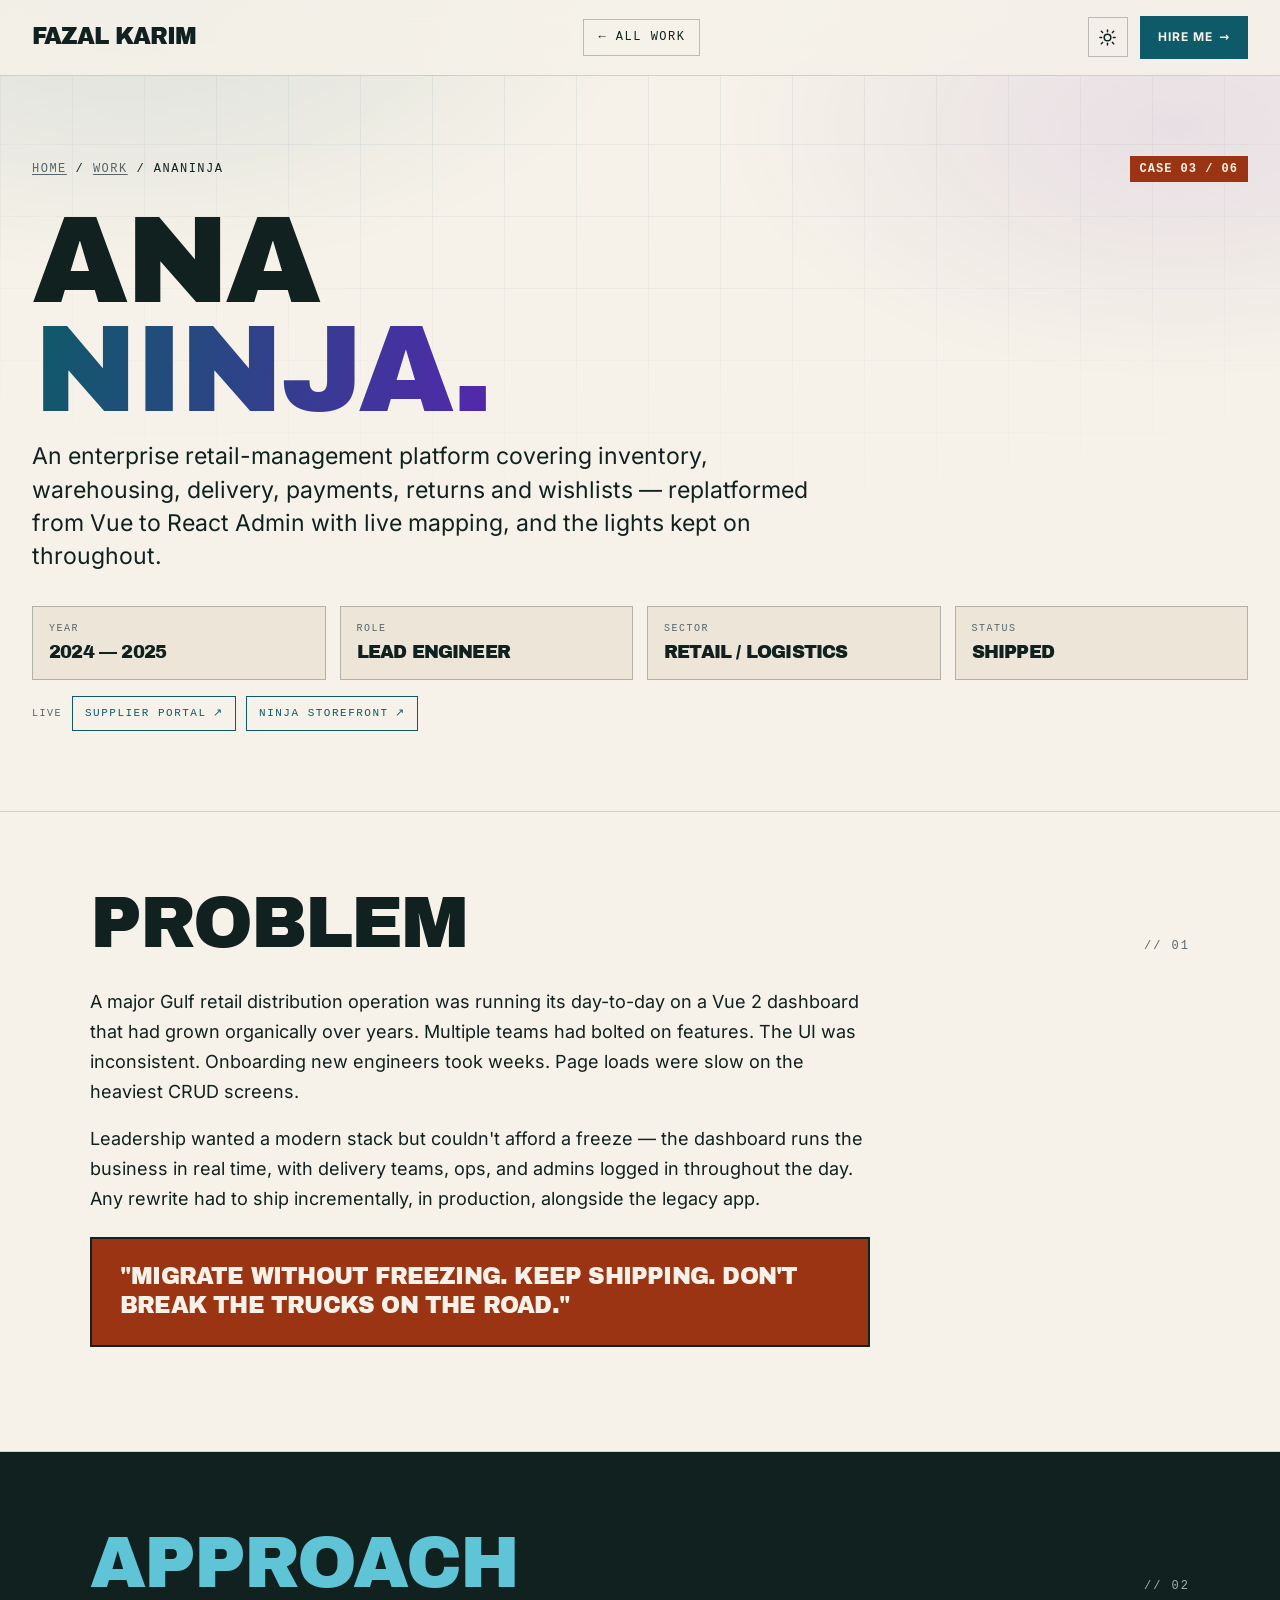
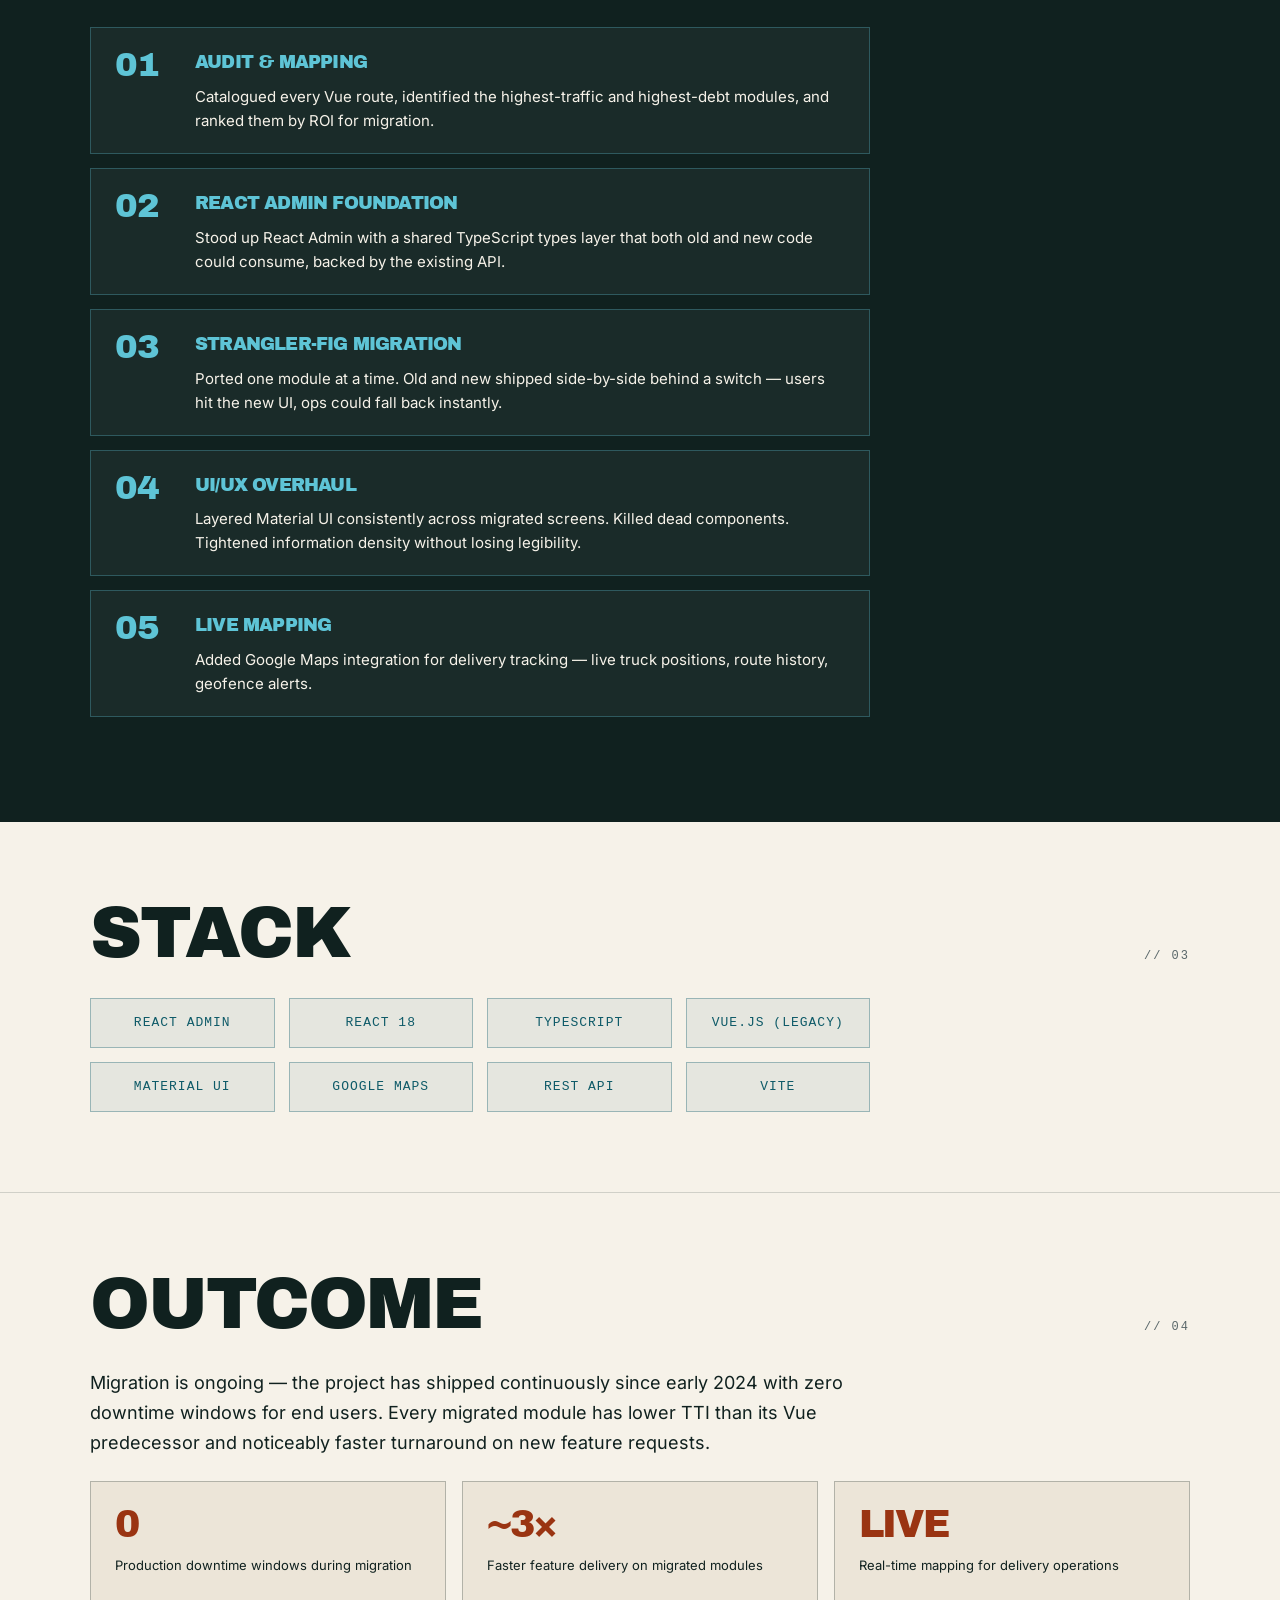
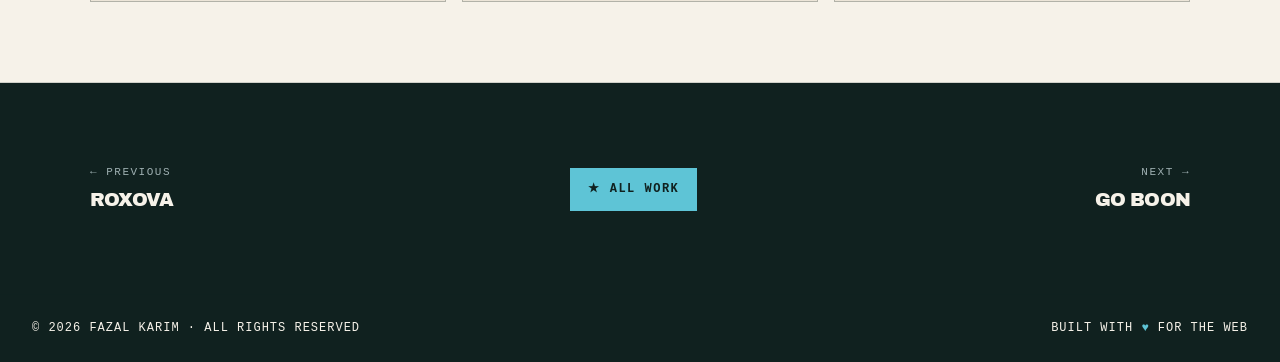
==== commit b1130e28: "Add light and dark modes with a persisted toggle Dark stays the default and light brings the cream b" ====
--- a/case-studies/ananinja.html
+++ b/case-studies/ananinja.html
@@ -41,7 +41,7 @@
 <link rel="preload" href="../assets/fonts/archivo-black-latin.woff2" as="font" type="font/woff2" crossorigin/>
 <link rel="stylesheet" href="../assets/css/base.css"/>
 <link rel="stylesheet" href="../assets/css/case.css"/>
-<script>document.documentElement.className+=" js";</script>
+<script>(function(){var d=document.documentElement;d.className+=" js";try{var t=localStorage.getItem("theme");if(t==="light"||t==="dark")d.setAttribute("data-theme",t);}catch(e){}})();</script>
 </head>
 <body>
 
@@ -51,7 +51,7 @@
 <nav class="nav" aria-label="Primary">
   <a href="../index.html" class="logo">FAZAL KARIM</a>
   <a href="../index.html#work" class="back">← All work</a>
-  <a href="../index.html#contact" class="right-cta">Hire me <span aria-hidden="true">→</span></a>
+  <div class="nav-right"><button type="button" class="theme-toggle" id="theme-toggle" aria-label="Switch to light theme"><svg viewBox="0 0 24 24" aria-hidden="true" focusable="false"><g class="i-moon"><path d="M21 12.8A9 9 0 1 1 11.2 3a7 7 0 0 0 9.8 9.8Z"/></g><g class="i-sun"><circle cx="12" cy="12" r="4.2"/><path d="M12 2.4v2.2M12 19.4v2.2M4.2 4.2l1.6 1.6M18.2 18.2l1.6 1.6M2.4 12h2.2M19.4 12h2.2M4.2 19.8l1.6-1.6M18.2 5.8l1.6-1.6"/></g></svg></button><a href="../index.html#contact" class="right-cta">Hire me <span aria-hidden="true">→</span></a></div>
 </nav>
 </header>
 
--- a/assets/css/base.css
+++ b/assets/css/base.css
@@ -21,26 +21,58 @@
   unicode-range:U+0000-00FF,U+0131,U+0152-0153,U+02BB-02BC,U+02C6,U+02DA,U+02DC,U+0304,U+0308,U+0329,U+2000-206F,U+20AC,U+2122,U+2191,U+2193,U+2212,U+2215,U+FEFF,U+FFFD;
 }
 
+/* ------------------------------------------------------------
+   Two themes. Dark is the default; light follows the system
+   preference unless the visitor has chosen, and data-theme on
+   <html> always wins. Every ratio below was measured.
+   ------------------------------------------------------------ */
+
 :root{
-  /* surfaces — every value measured, ratios inline */
-  --bone:#070e10;      /* page            */
-  --bone-2:#0e181b;    /* raised surface  */
-  --panel:#121f22;     /* feature blocks  */
-  --ink:#e8f1ef;       /* text + borders         16.92:1 on page */
-
-  /* accents */
-  --teal:#5ec4d6;      /* primary                 9.58:1 on page */
-  --teal-dp:#8fe0ee;   /* hover / pressed        13.03:1 on page */
+  /* ---- DARK (default) ---- */
+  --bone:#070e10;              /* page                                   */
+  --bone-2:#0e181b;            /* raised surface                         */
+  --panel:#121f22;             /* inverted blocks                        */
+  --ink:#e8f1ef;               /* text                     16.92:1 on page */
+
+  --teal:#5ec4d6;              /* primary                   9.58:1 on page */
+  --teal-dp:#8fe0ee;           /* hover                    13.03:1 on page */
   --teal-lt:#5ec4d6;
-  --warm:#f0b429;      /* energy                 10.44:1 on page */
-  --warm-lt:#ff8a4c;   /*                         8.33:1 on page */
-  --violet:#a78bfa;    /*                         7.15:1 on page */
-  --slate:#9fb0b2;     /* secondary text          8.64:1 on page */
+  --warm:#f0b429;              /* energy                   10.44:1 on page */
+  --warm-lt:#ff8a4c;           /*                           8.33:1 on page */
+  --violet:#a78bfa;            /*                           7.15:1 on page */
+  --slate:#9fb0b2;             /* secondary text            8.64:1 on page */
   --slate-lt:#9fb0b2;
+
+  /* inverted blocks keep their own text + accent in both themes */
+  --panel-text:#e8f1ef;        /*                          14.67:1 on panel */
+  --panel-accent:#5ec4d6;      /*                           8.31:1 on panel */
+  --panel-dim:#9fb0b2;         /*                           7.49:1 on panel */
+
+  --surface:rgba(14,24,27,.74);
+  --surface-2:rgba(14,24,27,.6);
+  --surface-sunken:rgba(7,14,16,.6);
+  --border:rgba(232,241,239,.2);
+  --border-soft:rgba(232,241,239,.14);
+  --border-strong:rgba(232,241,239,.35);
+  --accent-border:rgba(94,196,214,.35);
+  --accent-border-strong:rgba(94,196,214,.55);
+  --chip-bg:rgba(94,196,214,.09);
+  --chip-v-bg:rgba(167,139,250,.1);
+  --chip-v-border:rgba(167,139,250,.38);
+  --nav-bg:rgba(7,14,16,.74);
+  --row-hover:rgba(94,196,214,.07);
+  --contact-wash:rgba(94,196,214,.12);
+  --pointer-glow:rgba(94,196,214,.16);
+  --grid-line:rgba(94,196,214,.055);
 
   --glow-teal:rgba(94,196,214,.34);
   --glow-warm:rgba(240,180,41,.30);
   --glow-violet:rgba(167,139,250,.28);
+
+  --shadow-sm:0 6px 20px rgba(0,0,0,.5);
+  --shadow-md:0 8px 26px rgba(0,0,0,.5);
+  --shadow-lg:0 10px 34px rgba(0,0,0,.55);
+  --shadow-xl:0 18px 50px rgba(0,0,0,.6);
 
   /* type */
   --font-display:'Archivo Black',Impact,'Haettenschweiler',sans-serif;
@@ -54,12 +86,112 @@
   --line:2px solid var(--ink);
   --line-2:1px solid var(--ink);
 
-  /* motion */
   --ease:cubic-bezier(.16,.84,.44,1);
   --dur:.55s;
+  color-scheme:dark;
 
   /* breakpoints, for reference: lg 1024px · md 768px · sm 480px */
 }
+
+/* ---- LIGHT ---- */
+@media (prefers-color-scheme:light){
+  :root:not([data-theme="dark"]){
+    --bone:#f6f2e9;            /* page                                    */
+    --bone-2:#ebe4d6;          /* raised surface                          */
+    --panel:#10211f;           /* inverted blocks stay dark               */
+    --ink:#10211f;             /* text                    14.93:1 on page */
+
+    --teal:#0e5a68;            /* primary                  7.01:1 on page */
+    --teal-dp:#083a44;         /* hover                   11.06:1 on page */
+    --teal-lt:#5ec4d6;
+    --warm:#9a3412;            /* energy                   6.54:1 on page */
+    --warm-lt:#b45309;         /*                          4.49:1 on page */
+    --violet:#5b21b6;          /*                          8.04:1 on page */
+    --slate:#586669;           /* secondary text           5.34:1 on page */
+    --slate-lt:#586669;
+
+    --panel-text:#f6f2e9;      /*                        14.93:1 on panel */
+    --panel-accent:#5ec4d6;    /*                         8.21:1 on panel */
+    --panel-dim:#9fb0b2;       /*                         6.96:1 on panel */
+
+    --surface:rgba(235,228,214,.86);
+    --surface-2:rgba(235,228,214,.6);
+    --surface-sunken:rgba(246,242,233,.75);
+    --border:rgba(16,33,31,.26);
+    --border-soft:rgba(16,33,31,.16);
+    --border-strong:rgba(16,33,31,.45);
+    --accent-border:rgba(14,90,104,.35);
+    --accent-border-strong:rgba(14,90,104,.6);
+    --chip-bg:rgba(14,90,104,.07);
+    --chip-v-bg:rgba(91,33,182,.07);
+    --chip-v-border:rgba(91,33,182,.3);
+    --nav-bg:rgba(246,242,233,.82);
+    --row-hover:rgba(14,90,104,.07);
+    --contact-wash:rgba(14,90,104,.1);
+    --pointer-glow:rgba(14,90,104,.09);
+    --grid-line:rgba(14,90,104,.06);
+
+    --glow-teal:rgba(14,90,104,.2);
+    --glow-warm:rgba(154,52,18,.2);
+    --glow-violet:rgba(91,33,182,.16);
+
+    --shadow-sm:0 4px 14px rgba(16,33,31,.12);
+    --shadow-md:0 8px 22px rgba(16,33,31,.14);
+    --shadow-lg:0 12px 30px rgba(16,33,31,.16);
+    --shadow-xl:0 18px 44px rgba(16,33,31,.18);
+
+    color-scheme:light;
+  }
+}
+
+:root[data-theme="light"]{
+  --bone:#f6f2e9;
+  --bone-2:#ebe4d6;
+  --panel:#10211f;
+  --ink:#10211f;
+
+  --teal:#0e5a68;
+  --teal-dp:#083a44;
+  --teal-lt:#5ec4d6;
+  --warm:#9a3412;
+  --warm-lt:#b45309;
+  --violet:#5b21b6;
+  --slate:#586669;
+  --slate-lt:#586669;
+
+  --panel-text:#f6f2e9;
+  --panel-accent:#5ec4d6;
+  --panel-dim:#9fb0b2;
+
+  --surface:rgba(235,228,214,.86);
+  --surface-2:rgba(235,228,214,.6);
+  --surface-sunken:rgba(246,242,233,.75);
+  --border:rgba(16,33,31,.26);
+  --border-soft:rgba(16,33,31,.16);
+  --border-strong:rgba(16,33,31,.45);
+  --accent-border:rgba(14,90,104,.35);
+  --accent-border-strong:rgba(14,90,104,.6);
+  --chip-bg:rgba(14,90,104,.07);
+  --chip-v-bg:rgba(91,33,182,.07);
+  --chip-v-border:rgba(91,33,182,.3);
+  --nav-bg:rgba(246,242,233,.82);
+  --row-hover:rgba(14,90,104,.07);
+  --contact-wash:rgba(14,90,104,.1);
+  --pointer-glow:rgba(14,90,104,.09);
+  --grid-line:rgba(14,90,104,.06);
+
+  --glow-teal:rgba(14,90,104,.2);
+  --glow-warm:rgba(154,52,18,.2);
+  --glow-violet:rgba(91,33,182,.16);
+
+  --shadow-sm:0 4px 14px rgba(16,33,31,.12);
+  --shadow-md:0 8px 22px rgba(16,33,31,.14);
+  --shadow-lg:0 12px 30px rgba(16,33,31,.16);
+  --shadow-xl:0 18px 44px rgba(16,33,31,.18);
+
+  color-scheme:light;
+}
+
 
 *,*::before,*::after{box-sizing:border-box;margin:0;padding:0}
 html{scroll-behavior:smooth}
@@ -73,8 +205,8 @@
 body::before{
   content:'';position:fixed;inset:0;z-index:0;pointer-events:none;
   background-image:
-    linear-gradient(to right,rgba(94,196,214,.055) 1px,transparent 1px),
-    linear-gradient(to bottom,rgba(94,196,214,.055) 1px,transparent 1px);
+    linear-gradient(to right,var(--grid-line) 1px,transparent 1px),
+    linear-gradient(to bottom,var(--grid-line) 1px,transparent 1px);
   background-size:72px 72px;
   -webkit-mask-image:radial-gradient(ellipse 120% 80% at 50% 0%,#000 25%,transparent 78%);
   mask-image:radial-gradient(ellipse 120% 80% at 50% 0%,#000 25%,transparent 78%);
@@ -108,24 +240,24 @@
 .skip-link:focus{top:var(--s4)}
 
 /* ---------- nav ---------- */
-.nav{display:flex;justify-content:space-between;align-items:center;padding:var(--s4) var(--s6);border-bottom:1px solid rgba(232,241,239,.16);position:sticky;top:0;z-index:50;
-     background:rgba(7,14,16,.74);backdrop-filter:blur(14px);-webkit-backdrop-filter:blur(14px)}
+.nav{display:flex;justify-content:space-between;align-items:center;padding:var(--s4) var(--s6);border-bottom:1px solid var(--border-soft);position:sticky;top:0;z-index:50;
+     background:var(--nav-bg);backdrop-filter:blur(14px);-webkit-backdrop-filter:blur(14px)}
 @media (max-width:768px){.nav{padding:var(--s3) var(--s4)}}
 .nav .logo{font-family:var(--font-display);font-weight:400;font-size:23px;letter-spacing:-1px;text-transform:uppercase}
 .nav ul{display:flex;list-style:none;gap:var(--s1);font-size:12px;font-weight:600;text-transform:uppercase;letter-spacing:.5px}
-.nav ul a{padding:var(--s2) var(--s3);border:1px solid rgba(232,241,239,.22);background:transparent;position:relative;display:inline-block;transition:color .2s var(--ease),border-color .2s var(--ease)}
+.nav ul a{padding:var(--s2) var(--s3);border:1px solid var(--border);background:transparent;position:relative;display:inline-block;transition:color .2s var(--ease),border-color .2s var(--ease)}
 .nav ul a::after{content:'';position:absolute;left:0;bottom:-1px;width:0;height:2px;background:var(--teal);transition:width .28s var(--ease)}
 .nav ul a:hover{color:var(--teal);border-color:var(--teal)}
 .nav ul a:hover::after{width:100%}
 .nav .right-cta{font-family:var(--font-sans);font-weight:700;background:var(--teal);color:var(--bone);padding:10px var(--s4);border:2px solid var(--teal);font-size:12px;letter-spacing:1px;text-transform:uppercase;display:inline-flex;align-items:center;gap:6px;transition:box-shadow .25s var(--ease),transform .25s var(--ease)}
 .nav .right-cta:hover{transform:translateY(-2px);box-shadow:0 0 26px var(--glow-teal)}
-.nav .back{font-family:var(--font-mono);font-size:12px;text-transform:uppercase;letter-spacing:1.5px;border:1px solid rgba(232,241,239,.22);padding:var(--s2) 14px;background:transparent;transition:color .2s,border-color .2s;font-weight:500}
+.nav .back{font-family:var(--font-mono);font-size:12px;text-transform:uppercase;letter-spacing:1.5px;border:1px solid var(--border);padding:var(--s2) 14px;background:transparent;transition:color .2s,border-color .2s;font-weight:500}
 .nav .back:hover{color:var(--teal);border-color:var(--teal)}
 @media (max-width:1024px){.nav ul{display:none}}
 
 /* ---------- footer ---------- */
-footer{padding:var(--s5) var(--s6);background:var(--panel);color:var(--ink);border-top:1px solid rgba(232,241,239,.16);font-family:var(--font-mono);font-size:12px;text-transform:uppercase;letter-spacing:1px;display:flex;justify-content:space-between;flex-wrap:wrap;gap:var(--s3)}
-footer .star,footer .red{color:var(--teal)}
+footer{padding:var(--s5) var(--s6);background:var(--panel);color:var(--panel-text);border-top:1px solid var(--border-soft);font-family:var(--font-mono);font-size:12px;text-transform:uppercase;letter-spacing:1px;display:flex;justify-content:space-between;flex-wrap:wrap;gap:var(--s3)}
+footer .star,footer .red{color:var(--panel-accent)}
 @media (max-width:768px){footer{flex-direction:column;text-align:center;padding:var(--s5) var(--s4)}}
 
 /* ---------- scroll reveal ---------- */
@@ -147,3 +279,24 @@
   .cs-hero .live-link:hover,.card .live:hover,.cs-pager .home:hover{transform:none!important}
   .card:hover .read{transform:none!important}
 }
+
+/* ---------- theme toggle ---------- */
+.theme-toggle{
+  display:none;align-items:center;justify-content:center;gap:0;
+  width:40px;height:40px;flex:0 0 auto;
+  background:transparent;border:1px solid var(--border);color:inherit;
+  cursor:pointer;font:inherit;line-height:0;
+  transition:color .2s var(--ease),border-color .2s var(--ease),background .2s var(--ease);
+}
+html.js .theme-toggle{display:inline-flex}
+.theme-toggle:hover{color:var(--teal);border-color:var(--teal);background:var(--chip-bg)}
+.theme-toggle svg{width:19px;height:19px;display:block;fill:none;stroke:currentColor;stroke-width:1.9;stroke-linecap:round;stroke-linejoin:round}
+.theme-toggle .i-sun{display:none}
+.theme-toggle .i-moon{display:block}
+:root[data-theme="light"] .theme-toggle .i-sun{display:block}
+:root[data-theme="light"] .theme-toggle .i-moon{display:none}
+@media (prefers-color-scheme:light){
+  :root:not([data-theme="dark"]) .theme-toggle .i-sun{display:block}
+  :root:not([data-theme="dark"]) .theme-toggle .i-moon{display:none}
+}
+.nav-right{display:flex;align-items:center;gap:var(--s3)}
--- a/assets/css/case.css
+++ b/assets/css/case.css
@@ -5,7 +5,7 @@
 html,body{line-height:1.55}
 
 /* ---------- hero ---------- */
-.cs-hero{padding:var(--s9) var(--s6);border-bottom:1px solid rgba(232,241,239,.14);background:transparent}
+.cs-hero{padding:var(--s9) var(--s6);border-bottom:1px solid var(--border-soft);background:transparent}
 @media (max-width:768px){.cs-hero{padding:var(--s7) var(--s4)}}
 .cs-hero .top{display:flex;justify-content:space-between;align-items:center;gap:var(--s4);margin-bottom:var(--s5);flex-wrap:wrap;font-family:var(--font-mono);font-size:12px;text-transform:uppercase;letter-spacing:1.5px}
 .cs-hero .top .crumb a{color:var(--slate);text-decoration:underline;text-underline-offset:2px}
@@ -17,7 +17,7 @@
 .cs-hero .deck{font-size:clamp(18px,2.2vw,23px);font-weight:400;max-width:780px;line-height:1.45;margin-bottom:var(--s6)}
 .cs-hero .meta-row{display:grid;grid-template-columns:repeat(4,1fr);gap:14px;margin-top:var(--s5)}
 @media (max-width:768px){.cs-hero .meta-row{grid-template-columns:repeat(2,1fr)}}
-.cs-hero .meta-row .cell{background:rgba(14,24,27,.74);border:1px solid rgba(232,241,239,.2);padding:14px var(--s4)}
+.cs-hero .meta-row .cell{background:var(--surface);border:1px solid var(--border);padding:14px var(--s4)}
 .cs-hero .meta-row .cell .lab{font-family:var(--font-mono);font-size:10px;text-transform:uppercase;letter-spacing:1.5px;color:var(--slate);margin-bottom:4px;display:block}
 .cs-hero .meta-row .cell .val{font-family:var(--font-display);font-weight:400;font-size:18px;letter-spacing:-.8px;line-height:1.1;text-transform:uppercase}
 
@@ -25,10 +25,10 @@
 .cs-hero .live-row{display:flex;flex-wrap:wrap;align-items:center;gap:10px;margin-top:var(--s4)}
 .cs-hero .live-row .live-lab{font-family:var(--font-mono);font-size:10px;text-transform:uppercase;letter-spacing:1.5px;color:var(--slate)}
 .cs-hero .live-link{font-family:var(--font-mono);font-size:11px;text-transform:uppercase;letter-spacing:1.5px;font-weight:500;display:inline-flex;align-items:center;gap:6px;padding:var(--s2) var(--s3);border:1px solid var(--teal);background:transparent;color:var(--teal);transition:transform .12s,box-shadow .12s}
-.cs-hero .live-link:hover{transform:translate(-2px,-2px);box-shadow:0 6px 20px rgba(0,0,0,.5),0 0 18px var(--glow-warm)}
+.cs-hero .live-link:hover{transform:translate(-2px,-2px);box-shadow:var(--shadow-sm),0 0 18px var(--glow-warm)}
 
 /* ---------- section blocks ---------- */
-.cs-section{padding:var(--s9) var(--s6);border-bottom:1px solid rgba(232,241,239,.14)}
+.cs-section{padding:var(--s9) var(--s6);border-bottom:1px solid var(--border-soft)}
 @media (max-width:768px){.cs-section{padding:var(--s7) var(--s4)}}
 .cs-section .container{max-width:1100px;margin:0 auto}
 .cs-section .head{display:flex;justify-content:space-between;align-items:end;margin-bottom:var(--s6);gap:var(--s5);flex-wrap:wrap}
@@ -38,44 +38,44 @@
 .cs-section p:last-child{margin-bottom:0}
 .cs-section .pull{background:var(--warm);color:var(--bone);border:var(--line);padding:var(--s5) 28px;font-family:var(--font-display);font-weight:400;font-size:23px;line-height:1.25;letter-spacing:-.8px;text-transform:uppercase;margin:var(--s5) 0;max-width:780px}
 .cs-section ul.steps{list-style:none;padding:0;margin:var(--s5) 0;max-width:780px}
-.cs-section ul.steps li{padding:20px var(--s5);background:rgba(14,24,27,.74);border:1px solid rgba(232,241,239,.2);margin-bottom:14px;display:grid;grid-template-columns:60px 1fr;gap:20px;align-items:start;color:var(--ink);transition:transform .15s,box-shadow .15s}
-.cs-section ul.steps li:hover{transform:translate(-3px,-3px);box-shadow:0 10px 34px rgba(0,0,0,.55),0 0 0 1px var(--warm),0 0 24px var(--glow-warm)}
+.cs-section ul.steps li{padding:20px var(--s5);background:var(--surface);border:1px solid var(--border);margin-bottom:14px;display:grid;grid-template-columns:60px 1fr;gap:20px;align-items:start;color:var(--ink);transition:transform .15s,box-shadow .15s}
+.cs-section ul.steps li:hover{transform:translate(-3px,-3px);box-shadow:var(--shadow-lg),0 0 0 1px var(--warm),0 0 24px var(--glow-warm)}
 .cs-section ul.steps li .step-num{font-family:var(--font-display);font-weight:400;font-size:34px;color:var(--warm);line-height:1;letter-spacing:-1.5px}
 .cs-section ul.steps li .step-body{font-size:15px;line-height:1.6;font-weight:400;color:var(--ink)}
 .cs-section ul.steps li .step-body strong{display:block;font-family:var(--font-display);font-weight:400;font-size:18px;letter-spacing:-.8px;text-transform:uppercase;margin-bottom:var(--s2);color:var(--ink)}
 
 /* dark variant */
-.cs-section.dark{background:rgba(18,31,34,.6);color:var(--ink)}
-.cs-section.dark .head h2{color:var(--teal-lt)}
-.cs-section.dark .head .num{color:var(--slate-lt)}
-.cs-section.dark p{color:var(--ink)}
-.cs-section.dark ul.steps li{background:rgba(7,14,16,.6);border-color:rgba(94,196,214,.35);color:var(--ink)}
-.cs-section.dark ul.steps li:hover{box-shadow:0 10px 34px rgba(0,0,0,.55),0 0 26px var(--glow-teal)}
-.cs-section.dark ul.steps li .step-num{color:var(--teal-lt)}
-.cs-section.dark ul.steps li .step-body{color:var(--ink)}
-.cs-section.dark ul.steps li .step-body strong{color:var(--teal-lt)}
-.cs-section.dark .pull{background:var(--teal-lt);color:var(--ink);border-color:var(--teal-lt)}
+.cs-section.dark{background:var(--panel);color:var(--panel-text)}
+.cs-section.dark .head h2{color:var(--panel-accent)}
+.cs-section.dark .head .num{color:var(--panel-dim)}
+.cs-section.dark p{color:var(--panel-text)}
+.cs-section.dark ul.steps li{background:rgba(255,255,255,.045);border-color:rgba(94,196,214,.3);color:var(--panel-text)}
+.cs-section.dark ul.steps li:hover{box-shadow:var(--shadow-lg),0 0 26px var(--glow-teal)}
+.cs-section.dark ul.steps li .step-num{color:var(--panel-accent)}
+.cs-section.dark ul.steps li .step-body{color:var(--panel-text)}
+.cs-section.dark ul.steps li .step-body strong{color:var(--panel-accent)}
+.cs-section.dark .pull{background:var(--panel-accent);color:#10211f;border-color:var(--panel-accent)}
 
 /* ---------- outcome stats ---------- */
 .outcomes{display:grid;grid-template-columns:repeat(3,1fr);gap:var(--s4);margin-top:var(--s5)}
 @media (max-width:768px){.outcomes{grid-template-columns:1fr}}
-.outcomes .stat{background:rgba(14,24,27,.74);border:1px solid rgba(232,241,239,.2);padding:var(--s5);color:var(--ink)}
+.outcomes .stat{background:var(--surface);border:1px solid var(--border);padding:var(--s5);color:var(--ink)}
 .outcomes .stat strong{font-family:var(--font-display);font-weight:400;font-size:38px;letter-spacing:-2px;display:block;line-height:1;margin-bottom:var(--s2);text-transform:uppercase;color:var(--warm)}
 .outcomes .stat .lab{font-size:13px;line-height:1.5;font-weight:400}
 
 /* ---------- tech grid ---------- */
 .tech-grid{display:grid;grid-template-columns:repeat(4,1fr);gap:14px;max-width:780px}
 @media (max-width:768px){.tech-grid{grid-template-columns:repeat(2,1fr)}}
-.tech-grid .chip{background:rgba(94,196,214,.08);border:1px solid rgba(94,196,214,.35);color:var(--teal);padding:14px var(--s4);font-family:var(--font-mono);font-size:13px;font-weight:500;text-transform:uppercase;letter-spacing:1px;text-align:center;transition:transform .15s,box-shadow .15s}
-.tech-grid .chip:hover{transform:translate(-3px,-3px);box-shadow:0 10px 34px rgba(0,0,0,.55),0 0 26px var(--glow-teal)}
+.tech-grid .chip{background:var(--chip-bg);border:1px solid var(--accent-border);color:var(--teal);padding:14px var(--s4);font-family:var(--font-mono);font-size:13px;font-weight:500;text-transform:uppercase;letter-spacing:1px;text-align:center;transition:transform .15s,box-shadow .15s}
+.tech-grid .chip:hover{transform:translate(-3px,-3px);box-shadow:var(--shadow-lg),0 0 26px var(--glow-teal)}
 
 /* ---------- pager ---------- */
-.cs-pager{padding:var(--s9) var(--s6);background:var(--panel);color:var(--ink);border-top:1px solid rgba(232,241,239,.16)}
+.cs-pager{padding:var(--s9) var(--s6);background:var(--panel);color:var(--panel-text);border-top:1px solid var(--border-soft)}
 @media (max-width:768px){.cs-pager{padding:var(--s7) var(--s4)}}
 .cs-pager .row{display:flex;justify-content:space-between;align-items:center;gap:var(--s5);max-width:1100px;margin:0 auto;flex-wrap:wrap}
-.cs-pager a{font-family:var(--font-display);font-weight:400;letter-spacing:-.8px;font-size:19px;text-transform:uppercase;color:var(--ink);transition:color .15s;display:inline-flex;flex-direction:column;gap:4px}
-.cs-pager a:hover{color:var(--warm-lt)}
-.cs-pager a span{font-family:var(--font-mono);font-size:11px;color:var(--slate-lt);letter-spacing:1.5px;font-weight:500}
+.cs-pager a{font-family:var(--font-display);font-weight:400;letter-spacing:-.8px;font-size:19px;text-transform:uppercase;color:var(--panel-text);transition:color .15s;display:inline-flex;flex-direction:column;gap:4px}
+.cs-pager a:hover{color:var(--panel-accent)}
+.cs-pager a span{font-family:var(--font-mono);font-size:11px;color:var(--panel-dim);letter-spacing:1.5px;font-weight:500}
 .cs-pager a.next{text-align:right;align-items:flex-end}
-.cs-pager .home{font-family:var(--font-mono);font-size:12px;background:var(--warm-lt);color:var(--bone);padding:10px var(--s4);border:2px solid var(--warm-lt);text-transform:uppercase;letter-spacing:1.5px;font-weight:700;transition:transform .12s,box-shadow .12s}
-.cs-pager .home:hover{color:var(--bone);transform:translate(-2px,-2px);box-shadow:0 8px 26px rgba(0,0,0,.5),0 0 22px var(--glow-warm)}
+.cs-pager .home{font-family:var(--font-mono);font-size:12px;background:var(--panel-accent);color:#10211f;padding:10px var(--s4);border:2px solid var(--panel-accent);text-transform:uppercase;letter-spacing:1.5px;font-weight:700;transition:transform .12s,box-shadow .12s}
+.cs-pager .home:hover{color:#10211f;transform:translate(-2px,-2px);box-shadow:var(--shadow-md),0 0 22px var(--glow-warm)}
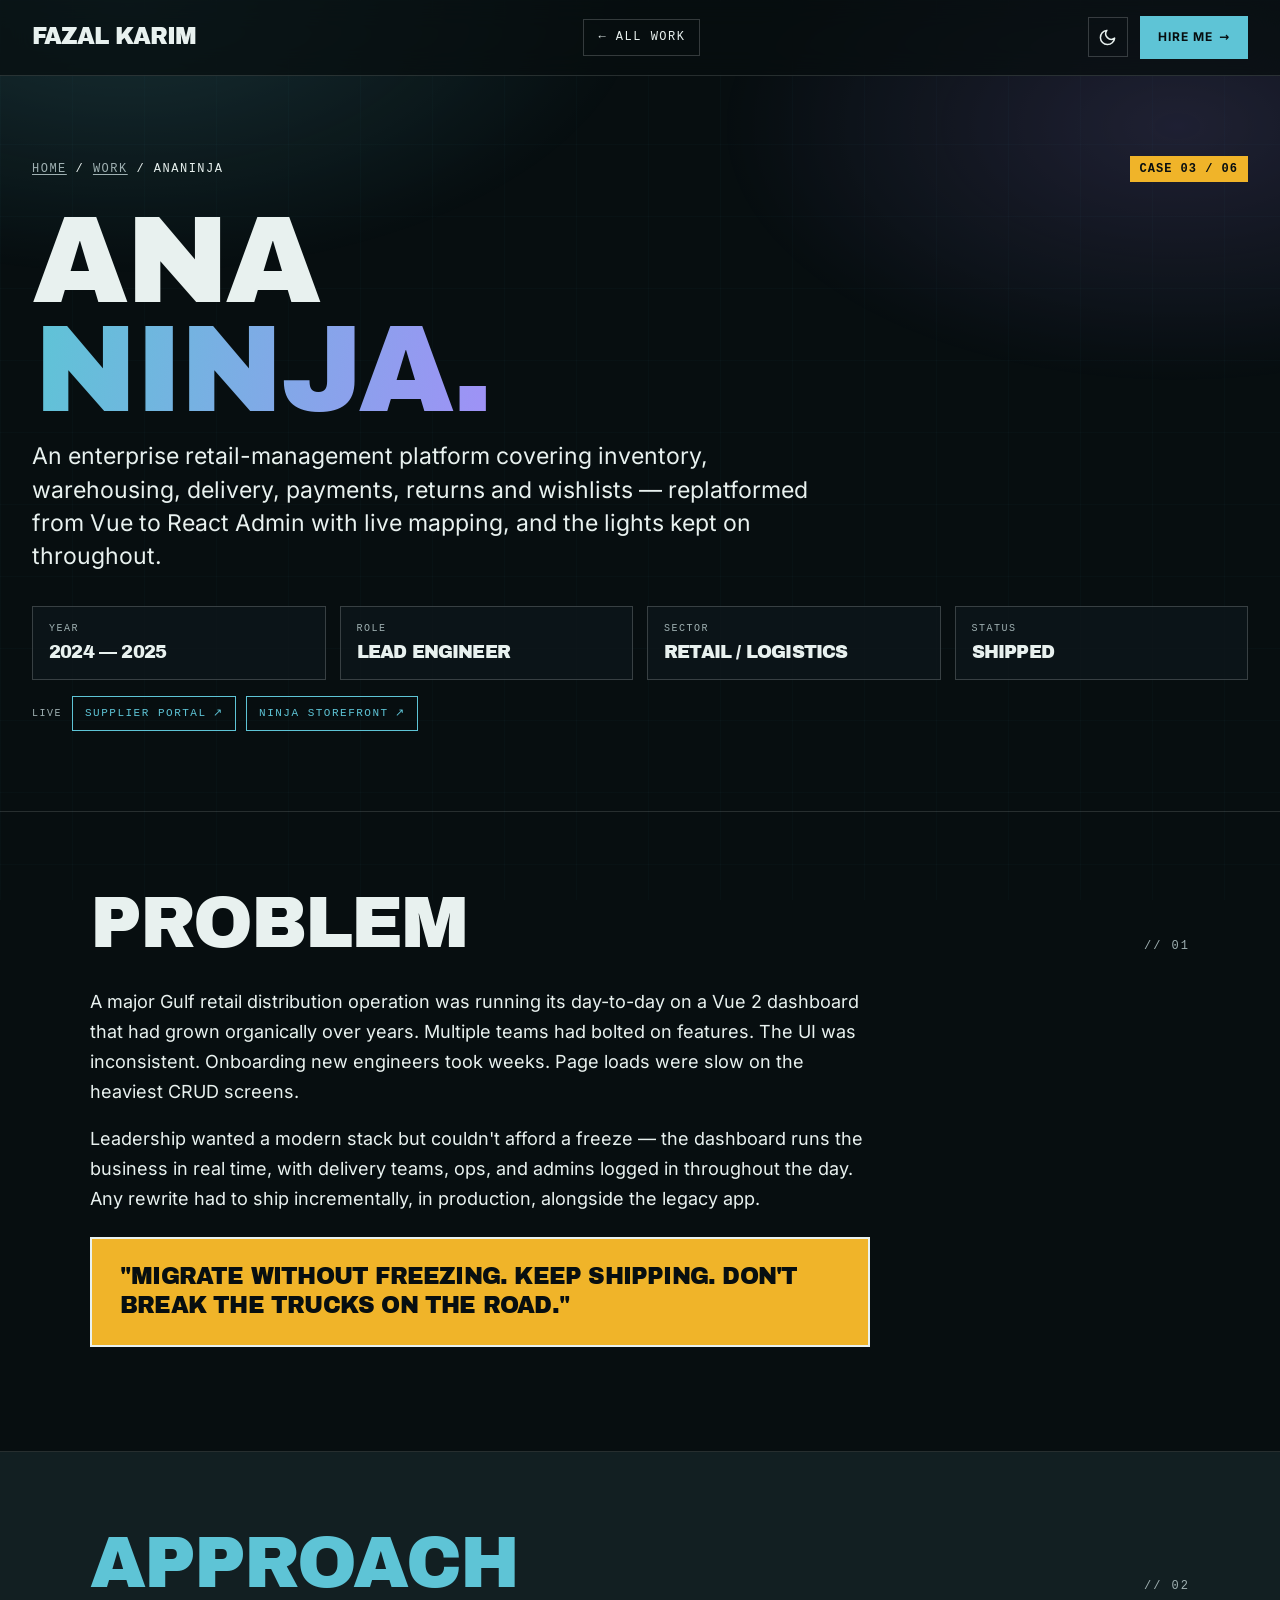
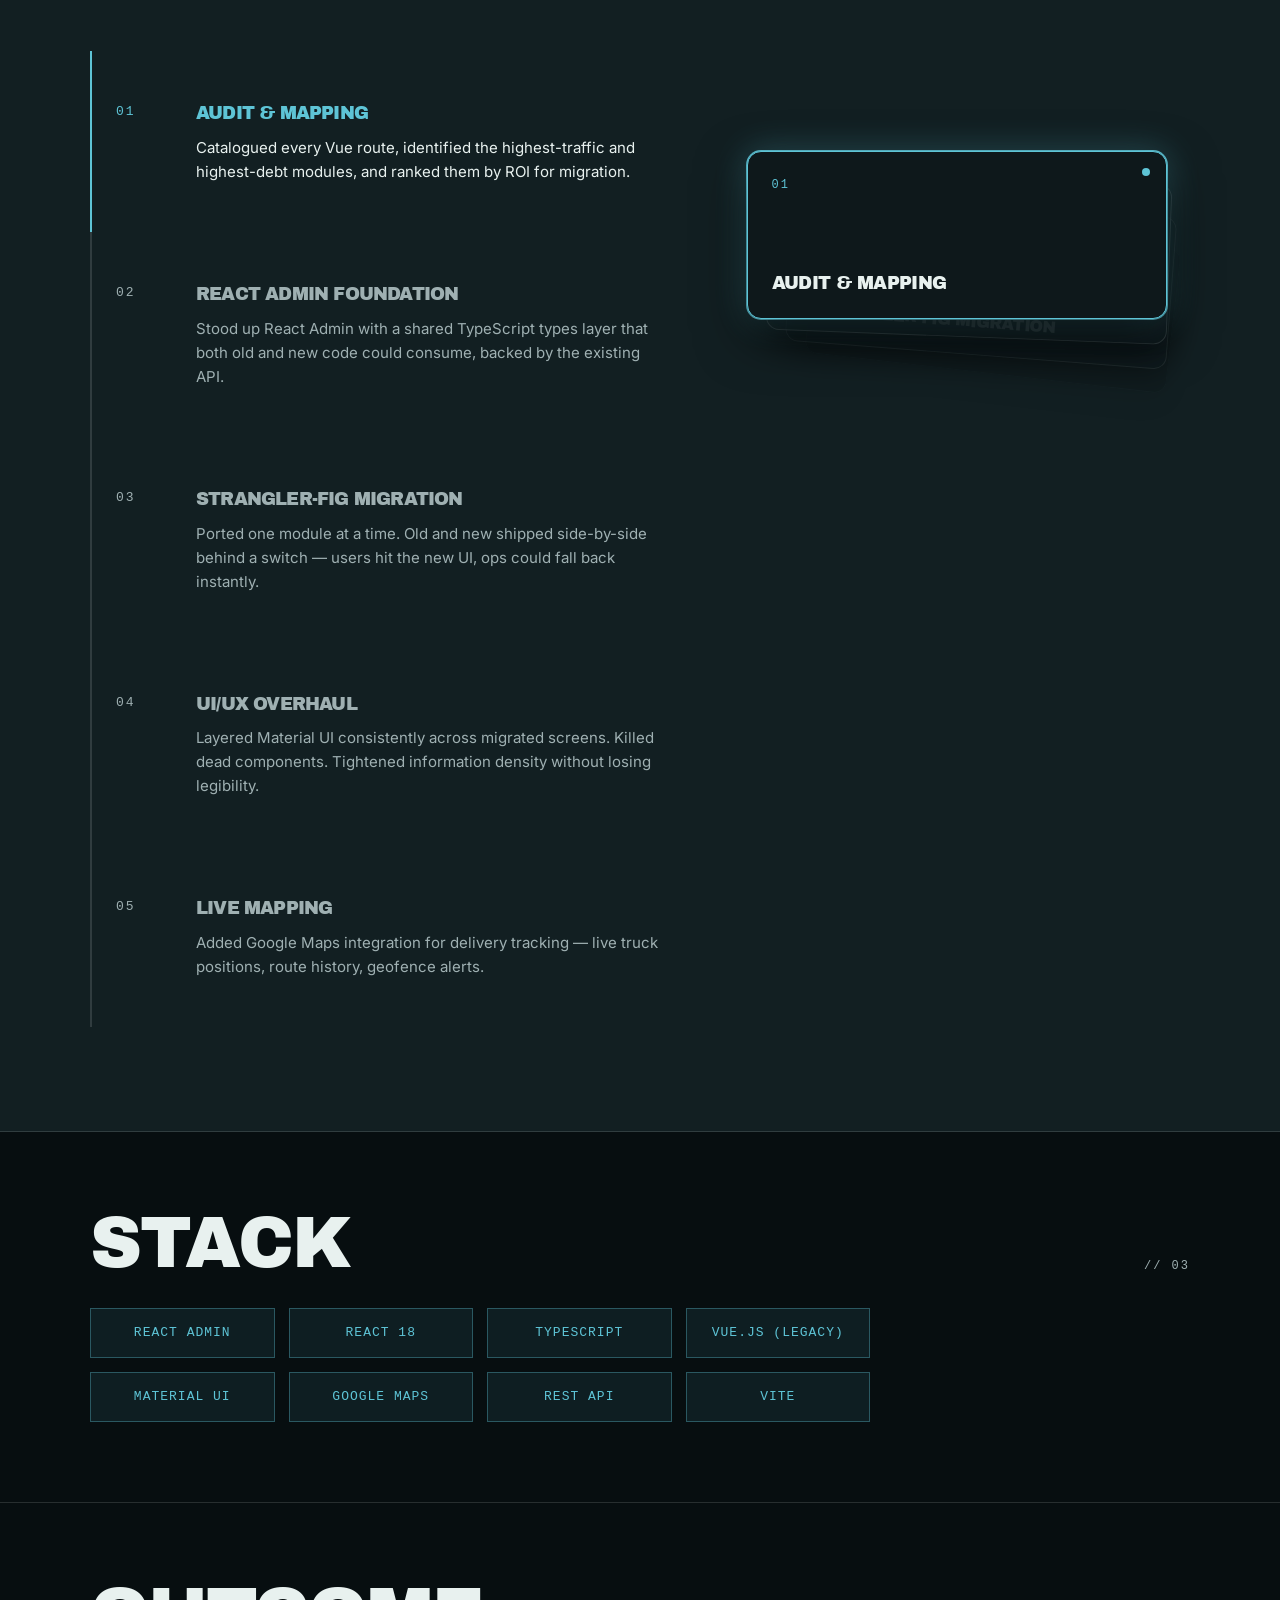
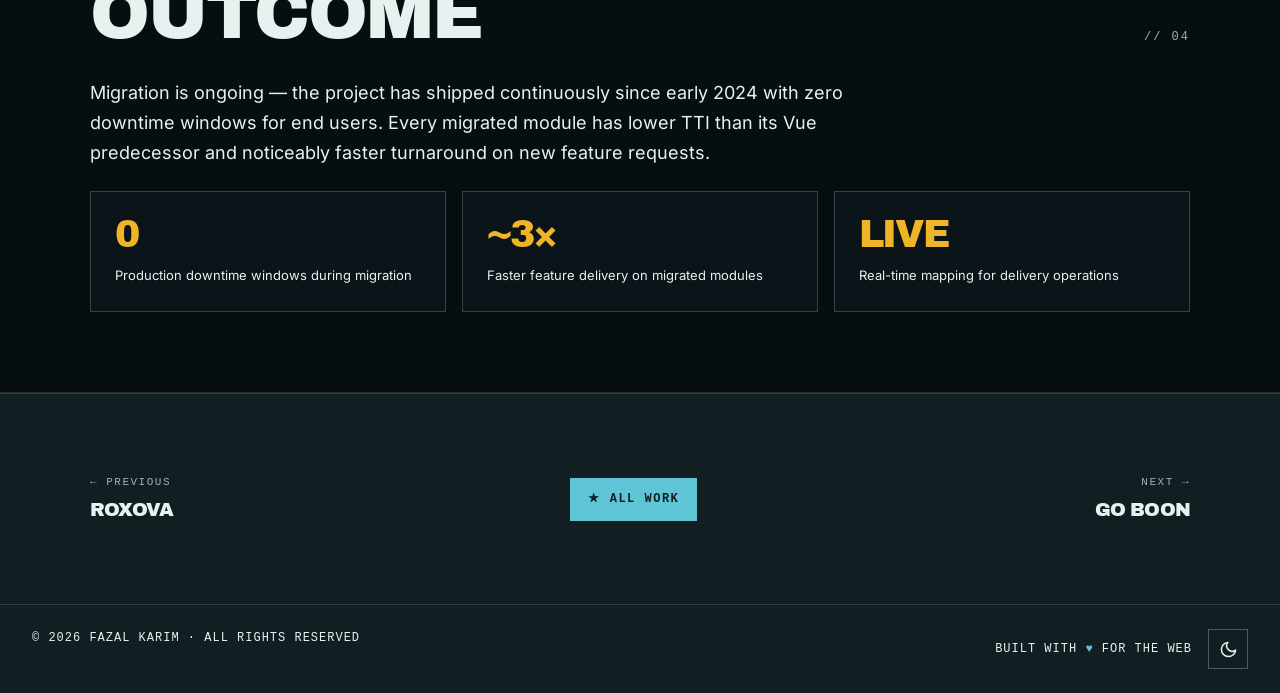
==== commit e0b7df9b: "Add a second theme toggle in the footer One in the nav, one in the footer, on all seven pages, so th" ====
--- a/case-studies/ananinja.html
+++ b/case-studies/ananinja.html
@@ -139,7 +139,10 @@
 
 <footer>
   <div>© 2026 FAZAL KARIM · ALL RIGHTS RESERVED</div>
-  <div>BUILT WITH <span class="red" aria-hidden="true">♥</span> FOR THE WEB</div>
+  <div class="footer-right">
+    <span>BUILT WITH <span class="red" aria-hidden="true">♥</span> FOR THE WEB</span>
+    <button type="button" class="theme-toggle" aria-label="Switch to light theme"><svg viewBox="0 0 24 24" aria-hidden="true" focusable="false"><g class="i-moon"><path d="M21 12.8A9 9 0 1 1 11.2 3a7 7 0 0 0 9.8 9.8Z"/></g><g class="i-sun"><circle cx="12" cy="12" r="4.2"/><path d="M12 2.4v2.2M12 19.4v2.2M4.2 4.2l1.6 1.6M18.2 18.2l1.6 1.6M2.4 12h2.2M19.4 12h2.2M4.2 19.8l1.6-1.6M18.2 5.8l1.6-1.6"/></g></svg></button>
+  </div>
 </footer>
 
 <script src="../assets/js/motion.js" defer></script>
--- a/assets/css/base.css
+++ b/assets/css/base.css
@@ -87,62 +87,16 @@
   --line-2:1px solid var(--ink);
 
   --ease:cubic-bezier(.16,.84,.44,1);
-  --dur:.55s;
+  --dur:.7s;
   color-scheme:dark;
 
   /* breakpoints, for reference: lg 1024px · md 768px · sm 480px */
 }
 
 /* ---- LIGHT ---- */
-@media (prefers-color-scheme:light){
-  :root:not([data-theme="dark"]){
-    --bone:#f6f2e9;            /* page                                    */
-    --bone-2:#ebe4d6;          /* raised surface                          */
-    --panel:#10211f;           /* inverted blocks stay dark               */
-    --ink:#10211f;             /* text                    14.93:1 on page */
-
-    --teal:#0e5a68;            /* primary                  7.01:1 on page */
-    --teal-dp:#083a44;         /* hover                   11.06:1 on page */
-    --teal-lt:#5ec4d6;
-    --warm:#9a3412;            /* energy                   6.54:1 on page */
-    --warm-lt:#b45309;         /*                          4.49:1 on page */
-    --violet:#5b21b6;          /*                          8.04:1 on page */
-    --slate:#586669;           /* secondary text           5.34:1 on page */
-    --slate-lt:#586669;
-
-    --panel-text:#f6f2e9;      /*                        14.93:1 on panel */
-    --panel-accent:#5ec4d6;    /*                         8.21:1 on panel */
-    --panel-dim:#9fb0b2;       /*                         6.96:1 on panel */
-
-    --surface:rgba(235,228,214,.86);
-    --surface-2:rgba(235,228,214,.6);
-    --surface-sunken:rgba(246,242,233,.75);
-    --border:rgba(16,33,31,.26);
-    --border-soft:rgba(16,33,31,.16);
-    --border-strong:rgba(16,33,31,.45);
-    --accent-border:rgba(14,90,104,.35);
-    --accent-border-strong:rgba(14,90,104,.6);
-    --chip-bg:rgba(14,90,104,.07);
-    --chip-v-bg:rgba(91,33,182,.07);
-    --chip-v-border:rgba(91,33,182,.3);
-    --nav-bg:rgba(246,242,233,.82);
-    --row-hover:rgba(14,90,104,.07);
-    --contact-wash:rgba(14,90,104,.1);
-    --pointer-glow:rgba(14,90,104,.09);
-    --grid-line:rgba(14,90,104,.06);
-
-    --glow-teal:rgba(14,90,104,.2);
-    --glow-warm:rgba(154,52,18,.2);
-    --glow-violet:rgba(91,33,182,.16);
-
-    --shadow-sm:0 4px 14px rgba(16,33,31,.12);
-    --shadow-md:0 8px 22px rgba(16,33,31,.14);
-    --shadow-lg:0 12px 30px rgba(16,33,31,.16);
-    --shadow-xl:0 18px 44px rgba(16,33,31,.18);
-
-    color-scheme:light;
-  }
-}
+/* dark is the default; light is opt-in via the toggle, which writes
+   data-theme and persists it. The system preference no longer
+   overrides the intended look. */
 
 :root[data-theme="light"]{
   --bone:#f6f2e9;
@@ -203,16 +157,15 @@
 
 /* ---------- ambient layers: fixed, composited, never repaint on scroll ---------- */
 body::before{
-  content:'';position:fixed;inset:0;z-index:0;pointer-events:none;
+  content:'';position:fixed;inset:0;z-index:0;pointer-events:none;contain:strict;
   background-image:
     linear-gradient(to right,var(--grid-line) 1px,transparent 1px),
     linear-gradient(to bottom,var(--grid-line) 1px,transparent 1px);
   background-size:72px 72px;
-  -webkit-mask-image:radial-gradient(ellipse 120% 80% at 50% 0%,#000 25%,transparent 78%);
-  mask-image:radial-gradient(ellipse 120% 80% at 50% 0%,#000 25%,transparent 78%);
+  opacity:.5;
 }
 body::after{
-  content:'';position:fixed;inset:0;z-index:0;pointer-events:none;
+  content:'';position:fixed;inset:0;z-index:0;pointer-events:none;contain:strict;
   background:
     radial-gradient(58% 44% at 10% 0%,var(--glow-teal),transparent 70%),
     radial-gradient(50% 40% at 92% 14%,var(--glow-violet),transparent 72%);
@@ -261,10 +214,24 @@
 @media (max-width:768px){footer{flex-direction:column;text-align:center;padding:var(--s5) var(--s4)}}
 
 /* ---------- scroll reveal ---------- */
-html.js .reveal{opacity:0;transform:translateY(26px);transition:opacity var(--dur) var(--ease),transform var(--dur) var(--ease)}
+html.js .reveal{opacity:0;transform:translateY(22px);transition:opacity var(--dur) var(--ease),transform var(--dur) var(--ease)}
 html.js .reveal.in{opacity:1;transform:none}
-html.js .stagger > *{opacity:0;transform:translateY(20px) scale(.985);transition:opacity .5s var(--ease),transform .5s var(--ease);transition-delay:calc(var(--i,0) * 70ms)}
+html.js .stagger > *{opacity:0;transform:translateY(22px);transition:opacity .62s var(--ease),transform .62s var(--ease);transition-delay:calc(var(--i,0) * 55ms)}
 html.js .stagger.in > *{opacity:1;transform:none}
+html.js .stagger > *:nth-child(1){--i:0}
+html.js .stagger > *:nth-child(2){--i:1}
+html.js .stagger > *:nth-child(3){--i:2}
+html.js .stagger > *:nth-child(4){--i:3}
+html.js .stagger > *:nth-child(5){--i:4}
+html.js .stagger > *:nth-child(6){--i:5}
+html.js .stagger > *:nth-child(7){--i:6}
+html.js .stagger > *:nth-child(8){--i:7}
+html.js .stagger > *:nth-child(9){--i:8}
+html.js .stagger > *:nth-child(10){--i:9}
+html.js .stagger > *:nth-child(11){--i:10}
+html.js .stagger > *:nth-child(12){--i:11}
+html.js .stagger > *:nth-child(13){--i:12}
+html.js .stagger > *:nth-child(14){--i:13}
 
 /* ---------- reduced motion: every effect above resolves to its end state ---------- */
 @media (prefers-reduced-motion:reduce){
@@ -295,8 +262,17 @@
 .theme-toggle .i-moon{display:block}
 :root[data-theme="light"] .theme-toggle .i-sun{display:block}
 :root[data-theme="light"] .theme-toggle .i-moon{display:none}
-@media (prefers-color-scheme:light){
-  :root:not([data-theme="dark"]) .theme-toggle .i-sun{display:block}
-  :root:not([data-theme="dark"]) .theme-toggle .i-moon{display:none}
-}
 .nav-right{display:flex;align-items:center;gap:var(--s3)}
+
+/* ---------- scroll progress ---------- */
+.scroll-progress{position:fixed;left:0;top:0;height:2px;width:100%;z-index:70;pointer-events:none;transform:scaleX(0);transform-origin:0 50%;
+  background:linear-gradient(90deg,var(--teal),var(--violet));will-change:transform}
+html:not(.js) .scroll-progress{display:none}
+
+/* ---------- footer theme toggle ---------- */
+.footer-right{display:flex;align-items:center;gap:var(--s4)}
+footer .theme-toggle{border-color:rgba(255,255,255,.26);color:var(--panel-text)}
+footer .theme-toggle:hover{color:var(--panel-accent);border-color:var(--panel-accent);background:rgba(255,255,255,.09)}
+@media (max-width:768px){
+  .footer-right{flex-direction:column;gap:var(--s3)}
+}
--- a/assets/css/case.css
+++ b/assets/css/case.css
@@ -79,3 +79,63 @@
 .cs-pager a.next{text-align:right;align-items:flex-end}
 .cs-pager .home{font-family:var(--font-mono);font-size:12px;background:var(--panel-accent);color:#10211f;padding:10px var(--s4);border:2px solid var(--panel-accent);text-transform:uppercase;letter-spacing:1.5px;font-weight:700;transition:transform .12s,box-shadow .12s}
 .cs-pager .home:hover{color:#10211f;transform:translate(-2px,-2px);box-shadow:var(--shadow-md),0 0 22px var(--glow-warm)}
+
+/* ============================================================
+   Approach: scroll-linked sticky deck
+   Built by motion.js from the existing steps list. Without JS
+   the markup stays a plain <ul class="steps">, which is why
+   every rule here is scoped under .deck-layout.
+   ============================================================ */
+.deck-layout{display:grid;grid-template-columns:minmax(0,1fr) minmax(0,.82fr);gap:var(--s8);align-items:start}
+@media (max-width:1024px){.deck-layout{grid-template-columns:1fr;gap:var(--s5)}}
+
+.deck-layout .steps{margin:0;max-width:none}
+.cs-section.dark .deck-layout ul.steps li{
+  background:transparent;border:none;padding:var(--s7) 0 var(--s7) var(--s5);margin:0;
+  border-left:2px solid var(--border-soft);border-radius:0;
+  transition:border-color .5s var(--ease)}
+.cs-section.dark .deck-layout ul.steps li:hover{transform:none;box-shadow:none}
+/* de-emphasis by colour, not opacity: both states clear AA on their own */
+.cs-section.dark .deck-layout ul.steps li .step-body,
+.cs-section.dark .deck-layout ul.steps li .step-body strong{transition:color .5s var(--ease)}
+.cs-section.dark .deck-layout ul.steps li[data-state="idle"] .step-body{color:var(--panel-dim)}
+.cs-section.dark .deck-layout ul.steps li[data-state="idle"] .step-body strong{color:var(--panel-dim)}
+.cs-section.dark .deck-layout ul.steps li[data-state="active"]{border-left-color:var(--panel-accent)}
+.cs-section.dark .deck-layout ul.steps li[data-state="active"] .step-body{color:var(--panel-text)}
+.cs-section.dark .deck-layout ul.steps li[data-state="active"] .step-body strong{color:var(--panel-accent)}
+.cs-section.dark .deck-layout ul.steps li .step-num{color:var(--panel-dim);transition:color .5s var(--ease);font-size:13px;font-family:var(--font-mono);letter-spacing:2px;align-self:start;padding-top:6px}
+.cs-section.dark .deck-layout ul.steps li[data-state="active"] .step-num{color:var(--panel-accent)}
+@media (max-width:1024px){
+  .cs-section.dark .deck-layout ul.steps li{padding:var(--s5) 0 var(--s5) var(--s4)}
+  .cs-section.dark .deck-layout ul.steps li[data-state="idle"] .step-body,
+  .cs-section.dark .deck-layout ul.steps li[data-state="idle"] .step-body strong{color:var(--panel-text)}
+}
+
+/* the pinned deck */
+.approach-deck{position:sticky;top:120px;height:26rem;display:flex;align-items:center;justify-content:center;perspective:1200px}
+@media (max-width:1024px){.approach-deck{display:none}}
+.approach-deck .card-face{
+  position:absolute;width:min(420px,100%);border-radius:14px;padding:var(--s5);
+  background:var(--bone-2);border:1px solid var(--border);box-shadow:var(--shadow-lg);color:var(--ink);
+  transition:transform .6s var(--ease),opacity .6s var(--ease),border-color .6s var(--ease),background .6s var(--ease);
+  transform:translateY(calc(var(--d) * 22px)) translateX(calc(var(--d) * 12px)) rotate(calc(var(--d) * 2.2deg)) scale(calc(1 - var(--d) * .045));
+  opacity:calc(1 - var(--d) * .3);z-index:calc(10 - var(--dabs));min-height:168px;display:flex;flex-direction:column;justify-content:space-between}
+.approach-deck .card-face[data-state="active"]{
+  border-color:var(--teal);background:var(--bone-2);
+  box-shadow:var(--shadow-xl),0 0 0 1px var(--teal),0 0 34px var(--glow-teal);
+  transform:none;opacity:1;z-index:20}
+.approach-deck .card-face .face-idx{font-family:var(--font-mono);font-size:12px;letter-spacing:2px;color:var(--slate)}
+.approach-deck .card-face[data-state="active"] .face-idx{color:var(--teal)}
+.approach-deck .card-face .face-title{font-family:var(--font-display);font-weight:400;font-size:18px;letter-spacing:-.6px;line-height:1.2;text-transform:uppercase;color:var(--ink)}
+.approach-deck .card-face[data-state="idle"] .face-title{opacity:0;transition:opacity .4s var(--ease)}
+.approach-deck .card-face .face-dot{position:absolute;right:16px;top:16px;width:8px;height:8px;border-radius:50%;background:var(--slate);opacity:.5;transition:background .5s var(--ease),opacity .5s var(--ease)}
+.approach-deck .card-face[data-state="active"] .face-dot{background:var(--teal);opacity:1}
+
+@media (prefers-reduced-motion:reduce){
+  /* no scroll tracking: every layer reads at full strength, nothing moves */
+  .approach-deck{position:static;height:auto;display:grid;gap:var(--s3);perspective:none}
+  .approach-deck .card-face{position:static;width:100%;transform:none!important;opacity:1!important;min-height:0}
+  .cs-section.dark .deck-layout ul.steps li[data-state="idle"] .step-body,
+  .cs-section.dark .deck-layout ul.steps li[data-state="idle"] .step-body strong{color:var(--panel-text)}
+  .cs-section.dark .deck-layout ul.steps li{border-left-color:var(--panel-accent)}
+}
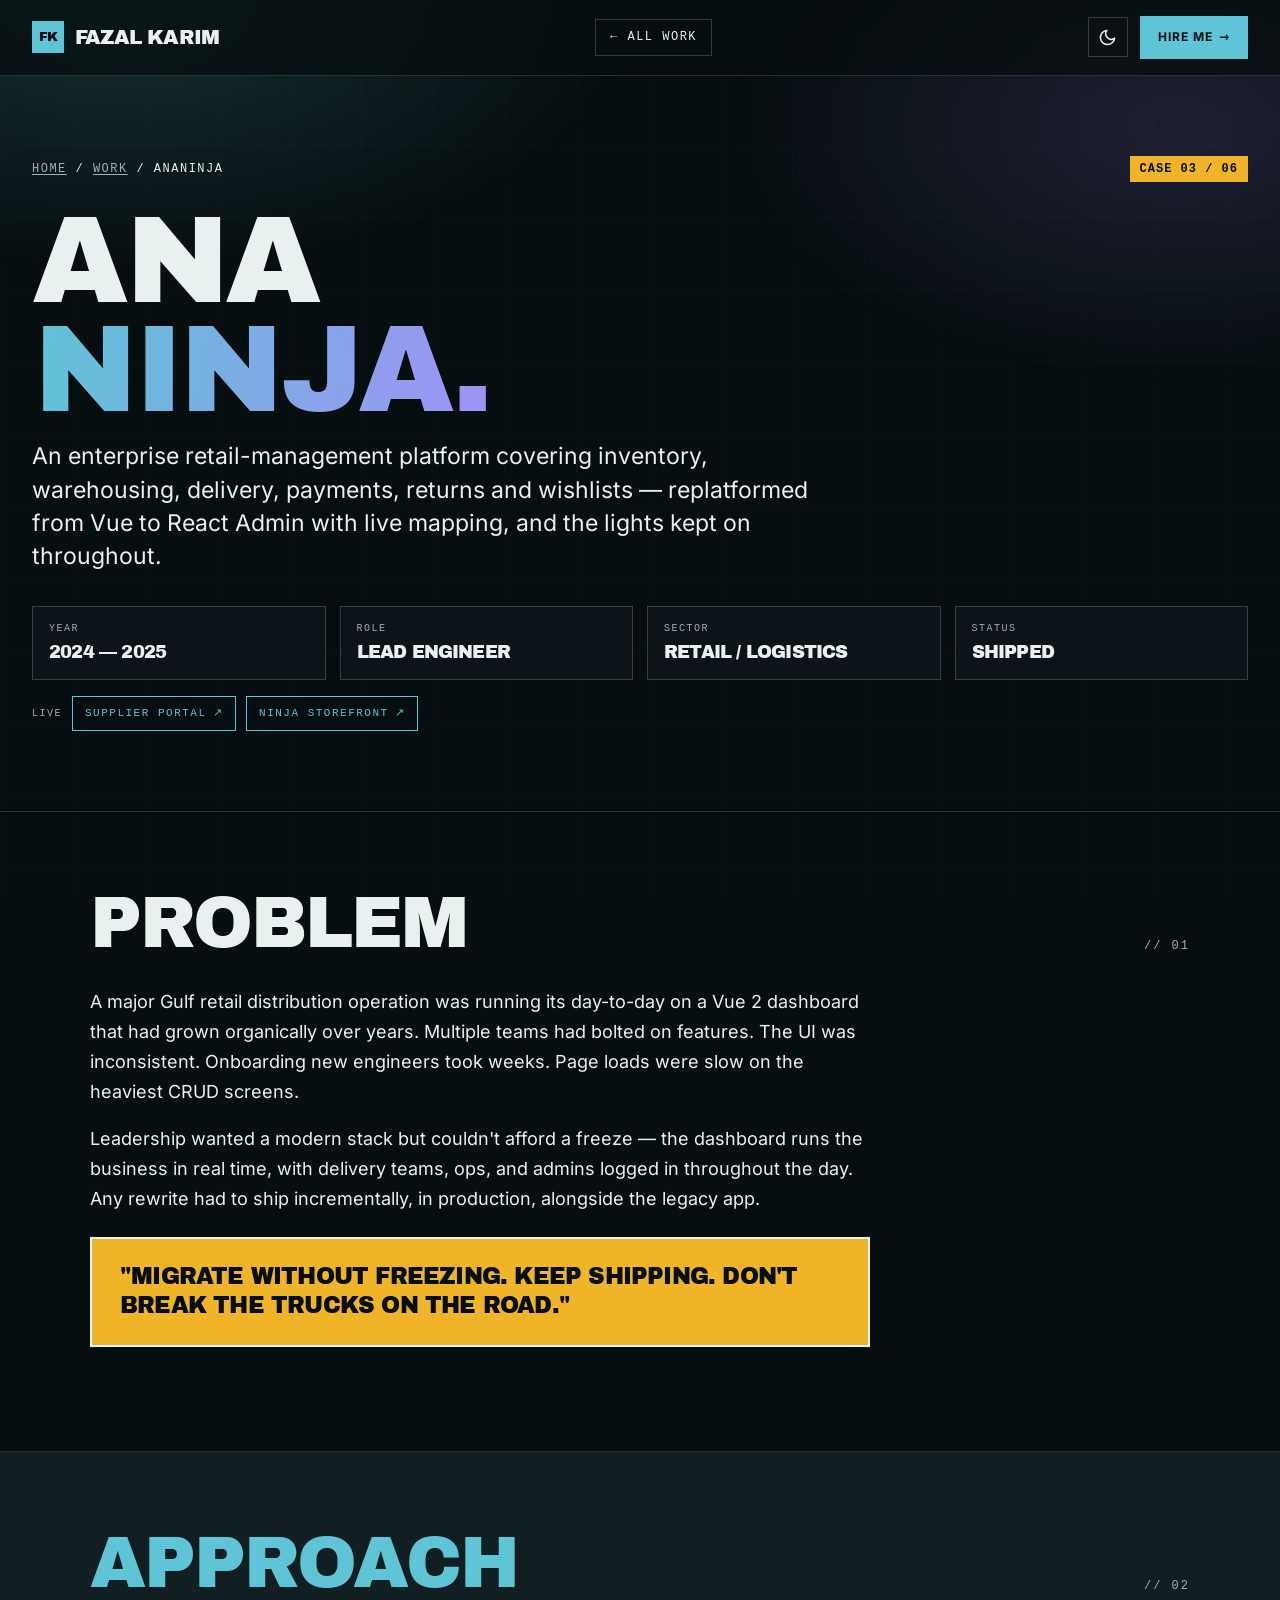
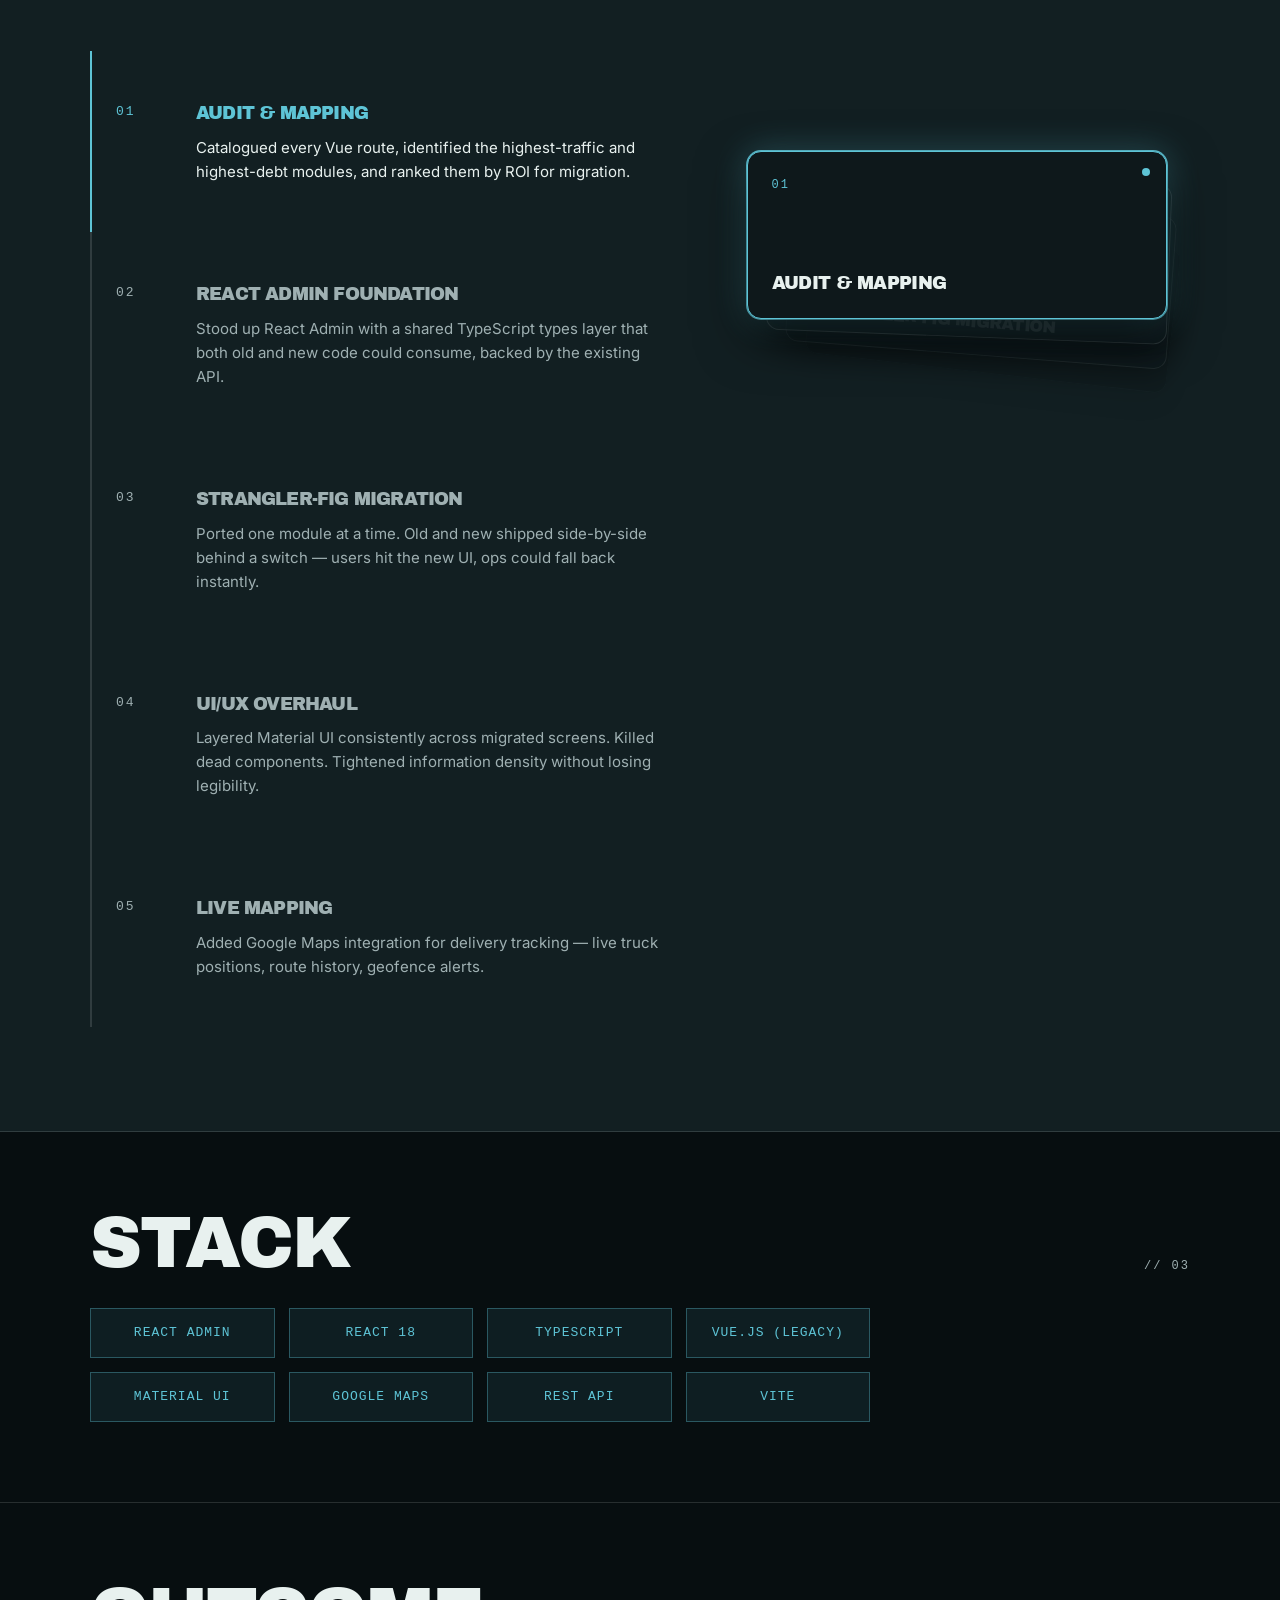
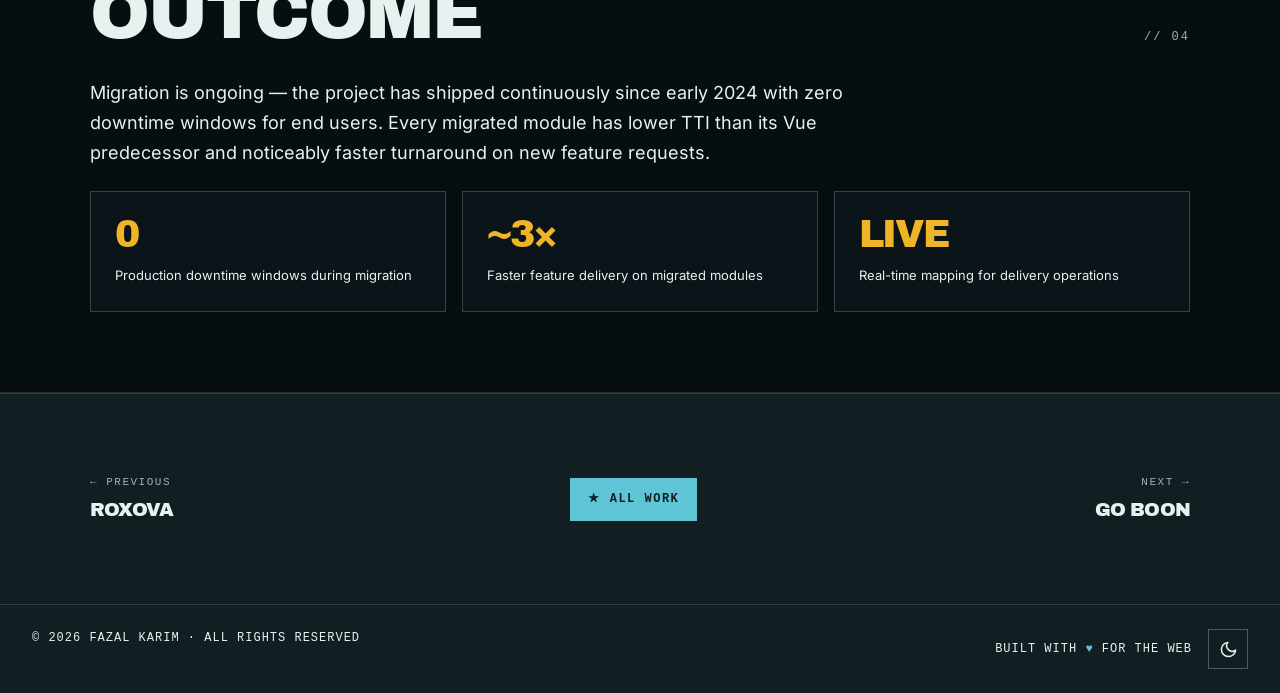
==== commit c4306553: "Header: restore navigation below 1024px, add a scrollspy and a mark The header had a real gap, not j" ====
--- a/case-studies/ananinja.html
+++ b/case-studies/ananinja.html
@@ -49,7 +49,7 @@
 
 <header>
 <nav class="nav" aria-label="Primary">
-  <a href="../index.html" class="logo">FAZAL KARIM</a>
+  <a href="../index.html" class="logo"><span class="mark" aria-hidden="true">FK</span><span>Fazal Karim</span></a>
   <a href="../index.html#work" class="back">← All work</a>
   <div class="nav-right"><button type="button" class="theme-toggle" id="theme-toggle" aria-label="Switch to light theme"><svg viewBox="0 0 24 24" aria-hidden="true" focusable="false"><g class="i-moon"><path d="M21 12.8A9 9 0 1 1 11.2 3a7 7 0 0 0 9.8 9.8Z"/></g><g class="i-sun"><circle cx="12" cy="12" r="4.2"/><path d="M12 2.4v2.2M12 19.4v2.2M4.2 4.2l1.6 1.6M18.2 18.2l1.6 1.6M2.4 12h2.2M19.4 12h2.2M4.2 19.8l1.6-1.6M18.2 5.8l1.6-1.6"/></g></svg></button><a href="../index.html#contact" class="right-cta">Hire me <span aria-hidden="true">→</span></a></div>
 </nav>
--- a/assets/css/base.css
+++ b/assets/css/base.css
@@ -64,6 +64,8 @@
   --contact-wash:rgba(94,196,214,.12);
   --pointer-glow:rgba(94,196,214,.16);
   --grid-line:rgba(94,196,214,.055);
+  --sheen:rgba(255,255,255,.16);   /* shimmer: keeps bone text at 10.76:1 */
+  --ok:#22c55e;                    /* availability dot        8.54:1 on page */
 
   --glow-teal:rgba(94,196,214,.34);
   --glow-warm:rgba(240,180,41,.30);
@@ -133,6 +135,8 @@
   --contact-wash:rgba(14,90,104,.1);
   --pointer-glow:rgba(14,90,104,.09);
   --grid-line:rgba(14,90,104,.06);
+  --sheen:rgba(0,0,0,.14);         /* a white sheen would drop bone text to 4.29:1 here */
+  --ok:#15803d;                    /* availability dot        4.49:1 on page */
 
   --glow-teal:rgba(14,90,104,.2);
   --glow-warm:rgba(154,52,18,.2);
@@ -196,17 +200,27 @@
 .nav{display:flex;justify-content:space-between;align-items:center;padding:var(--s4) var(--s6);border-bottom:1px solid var(--border-soft);position:sticky;top:0;z-index:50;
      background:var(--nav-bg);backdrop-filter:blur(14px);-webkit-backdrop-filter:blur(14px)}
 @media (max-width:768px){.nav{padding:var(--s3) var(--s4)}}
-.nav .logo{font-family:var(--font-display);font-weight:400;font-size:23px;letter-spacing:-1px;text-transform:uppercase}
-.nav ul{display:flex;list-style:none;gap:var(--s1);font-size:12px;font-weight:600;text-transform:uppercase;letter-spacing:.5px}
-.nav ul a{padding:var(--s2) var(--s3);border:1px solid var(--border);background:transparent;position:relative;display:inline-block;transition:color .2s var(--ease),border-color .2s var(--ease)}
+.nav .logo{display:inline-flex;align-items:center;gap:11px;font-family:var(--font-display);font-weight:400;font-size:20px;letter-spacing:-.8px;text-transform:uppercase}
+.nav .logo .mark{display:inline-flex;align-items:center;justify-content:center;width:32px;height:32px;flex:0 0 auto;background:var(--teal);color:var(--bone);font-size:13px;letter-spacing:-.5px;transition:box-shadow .25s var(--ease)}
+.nav .logo:hover .mark{box-shadow:0 0 20px var(--glow-teal)}
+.nav ul{display:flex;list-style:none;gap:2px;font-size:12px;font-weight:600;text-transform:uppercase;letter-spacing:.5px}
+.nav ul a{padding:var(--s2) 10px;border:none;background:transparent;position:relative;display:inline-block;color:var(--slate);transition:color .2s var(--ease)}
 .nav ul a::after{content:'';position:absolute;left:0;bottom:-1px;width:0;height:2px;background:var(--teal);transition:width .28s var(--ease)}
-.nav ul a:hover{color:var(--teal);border-color:var(--teal)}
+.nav ul a:hover{color:var(--ink)}
+.nav ul a[aria-current]{color:var(--teal)}
+.nav ul a[aria-current]::after{width:100%}
 .nav ul a:hover::after{width:100%}
 .nav .right-cta{font-family:var(--font-sans);font-weight:700;background:var(--teal);color:var(--bone);padding:10px var(--s4);border:2px solid var(--teal);font-size:12px;letter-spacing:1px;text-transform:uppercase;display:inline-flex;align-items:center;gap:6px;transition:box-shadow .25s var(--ease),transform .25s var(--ease)}
 .nav .right-cta:hover{transform:translateY(-2px);box-shadow:0 0 26px var(--glow-teal)}
 .nav .back{font-family:var(--font-mono);font-size:12px;text-transform:uppercase;letter-spacing:1.5px;border:1px solid var(--border);padding:var(--s2) 14px;background:transparent;transition:color .2s,border-color .2s;font-weight:500}
 .nav .back:hover{color:var(--teal);border-color:var(--teal)}
-@media (max-width:1024px){.nav ul{display:none}}
+@media (max-width:1024px){
+  .nav{flex-wrap:wrap;row-gap:var(--s3);padding-bottom:var(--s3)}
+  .nav ul{order:3;width:100%;overflow-x:auto;gap:var(--s1);padding-bottom:2px;scrollbar-width:none;-ms-overflow-style:none}
+  .nav ul::-webkit-scrollbar{display:none}
+  .nav ul li{flex:0 0 auto}
+  .nav .logo{font-size:18px}
+}
 
 /* ---------- footer ---------- */
 footer{padding:var(--s5) var(--s6);background:var(--panel);color:var(--panel-text);border-top:1px solid var(--border-soft);font-family:var(--font-mono);font-size:12px;text-transform:uppercase;letter-spacing:1px;display:flex;justify-content:space-between;flex-wrap:wrap;gap:var(--s3)}
@@ -218,6 +232,16 @@
 html.js .reveal.in{opacity:1;transform:none}
 html.js .stagger > *{opacity:0;transform:translateY(22px);transition:opacity .62s var(--ease),transform .62s var(--ease);transition-delay:calc(var(--i,0) * 55ms)}
 html.js .stagger.in > *{opacity:1;transform:none}
+/* The reset above lands at (0,3,1) and was silently cancelling every
+   hover lift on stagger children — cards, craft, services, stack
+   items, case-study chips and steps. These out-rank it at (0,4,0).
+   The reduced-motion block still wins, because it uses !important. */
+.stagger.in > .card:hover,
+.stagger.in > .craft:hover,
+.stagger.in > .item:hover,
+.stagger.in > .chip:hover{transform:translate(-3px,-3px)}
+.stagger.in > .svc:hover{transform:translateY(-4px)}
+.stagger.in > li:hover{transform:translate(-3px,-3px)}
 html.js .stagger > *:nth-child(1){--i:0}
 html.js .stagger > *:nth-child(2){--i:1}
 html.js .stagger > *:nth-child(3){--i:2}
@@ -276,3 +300,23 @@
 @media (max-width:768px){
   .footer-right{flex-direction:column;gap:var(--s3)}
 }
+
+/* ---------- theme crossfade ----------
+   Applied only for the length of a switch, so normal hover and
+   focus transitions are untouched the rest of the time. Only
+   colour properties are listed: outline and box-shadow stay out of
+   it so the focus ring can never fade in. */
+html.theme-anim,
+html.theme-anim *,
+html.theme-anim *::before,
+html.theme-anim *::after{
+  transition-property:background-color,color,border-color,fill,stroke!important;
+  transition-duration:.34s!important;
+  transition-timing-function:var(--ease)!important;
+  transition-delay:0s!important;
+}
+@media (prefers-reduced-motion:reduce){
+  html.theme-anim,html.theme-anim *,html.theme-anim *::before,html.theme-anim *::after{
+    transition-duration:.01ms!important;
+  }
+}
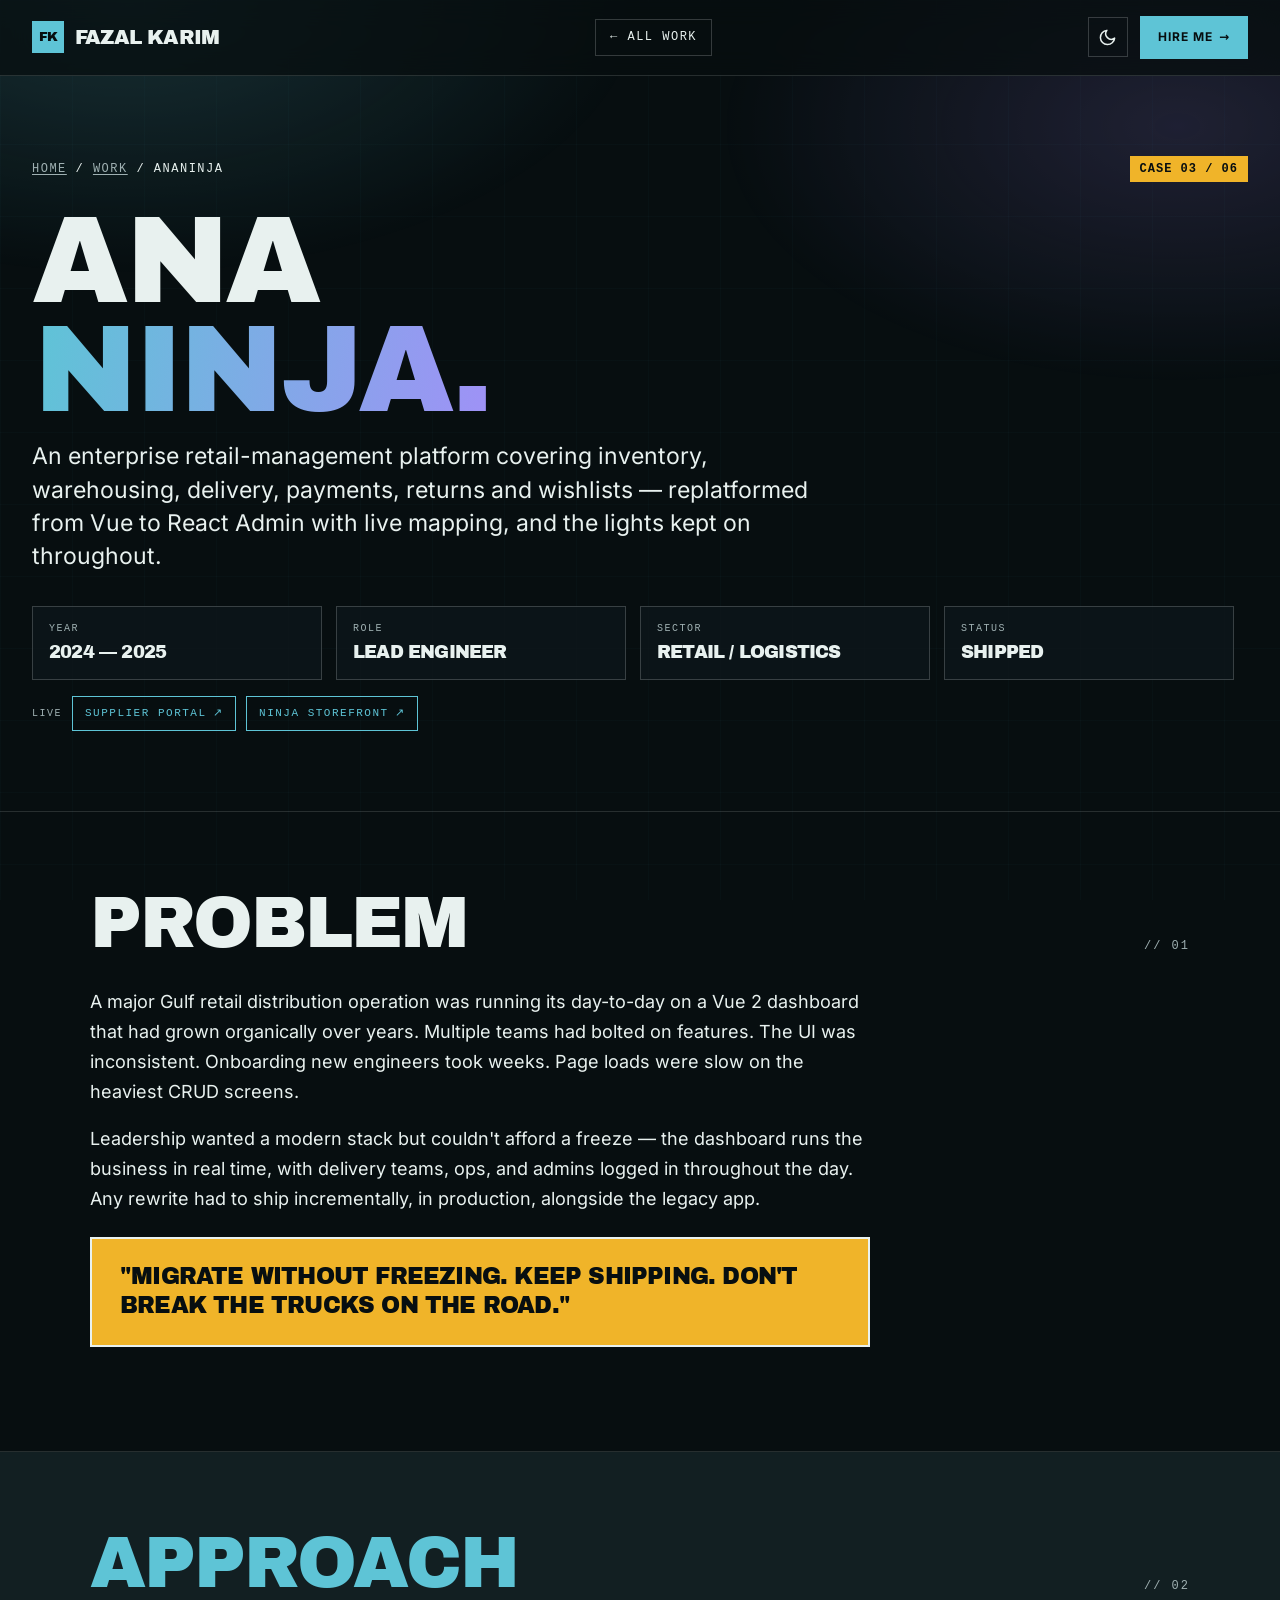
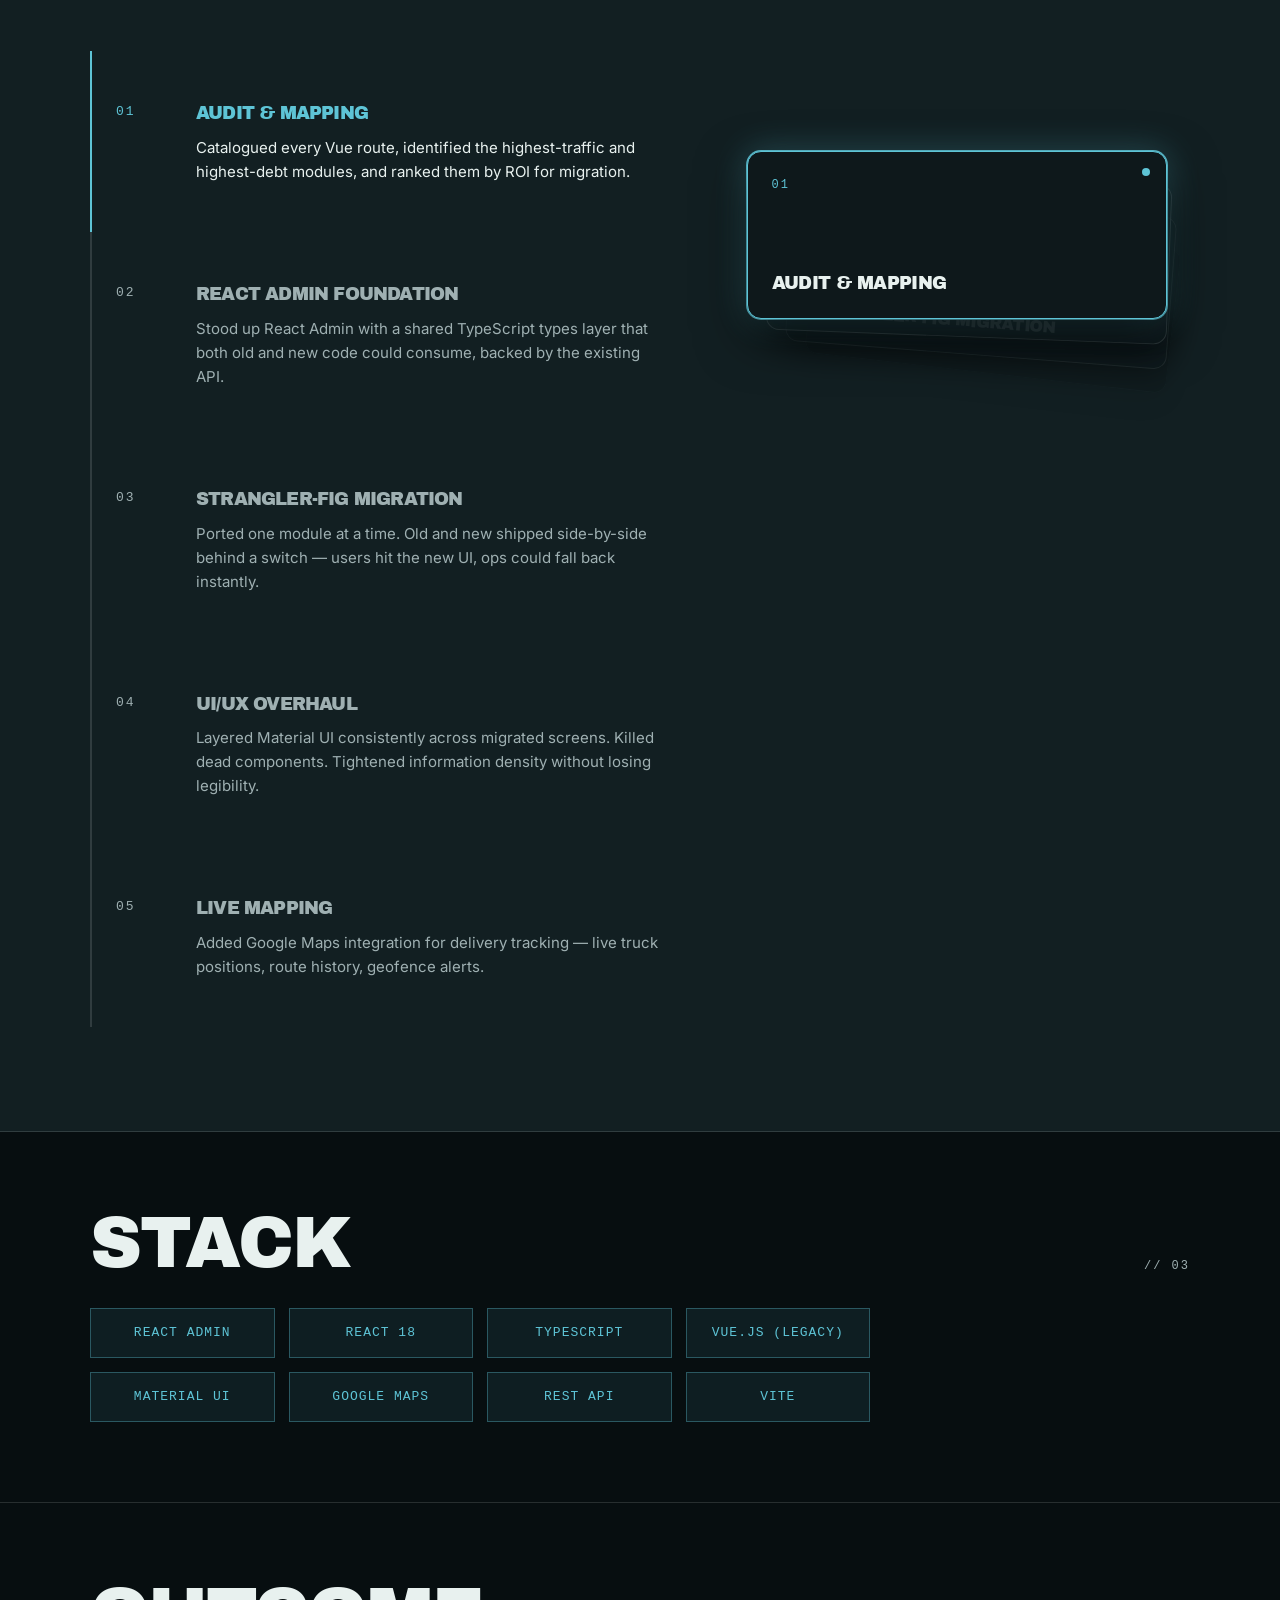
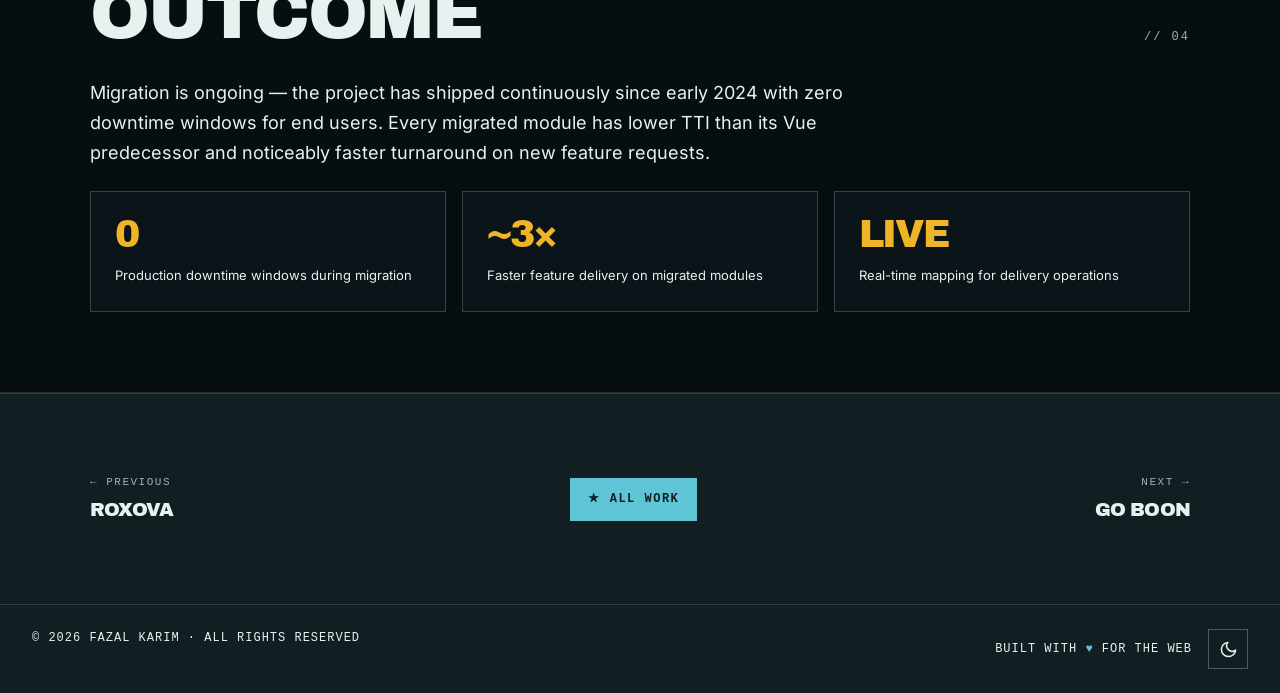
==== commit 9c747ce5: "Boot overlay: a loader that cannot strand the page Monogram with a gradient ring and a sweep passing" ====
--- a/case-studies/ananinja.html
+++ b/case-studies/ananinja.html
@@ -1,150 +1,157 @@
-<!doctype html>
-<html lang="en">
-<head>
-<meta charset="utf-8"/>
-<meta name="viewport" content="width=device-width,initial-scale=1"/>
-<title>AnaNinja · Case Study · Fazal Karim</title>
-<meta name="description" content="Vue → React Admin migration for a major Gulf retail distribution platform. Led the rewrite, UI overhaul, and live mapping integration."/>
-<link rel="canonical" href="https://fazal26.github.io/portfolio/case-studies/ananinja.html"/>
-<meta property="og:type" content="article"/>
-<meta property="og:site_name" content="Fazal Karim"/>
-<meta property="og:title" content="AnaNinja · Case Study · Fazal Karim"/>
-<meta property="og:description" content="Vue → React Admin migration for a major Gulf retail distribution platform. Led the rewrite, UI overhaul, and live mapping integration."/>
-<meta property="og:url" content="https://fazal26.github.io/portfolio/case-studies/ananinja.html"/>
-<meta property="og:image" content="https://fazal26.github.io/portfolio/assets/img/og-card.png"/>
-<meta property="og:image:width" content="1200"/>
-<meta property="og:image:height" content="630"/>
-<meta property="og:image:alt" content="Fazal Karim — Staff Software Engineer"/>
-<meta name="twitter:card" content="summary_large_image"/>
-<meta name="twitter:title" content="AnaNinja · Case Study · Fazal Karim"/>
-<meta name="twitter:description" content="Vue → React Admin migration for a major Gulf retail distribution platform. Led the rewrite, UI overhaul, and live mapping integration."/>
-<meta name="twitter:image" content="https://fazal26.github.io/portfolio/assets/img/og-card.png"/>
-
-
-
-
-
-
-
-
-
-
-
-
-
-
--<meta name="theme-color" content="#f6f2e9"/>
-<link rel="icon" href="../assets/img/favicon.svg" type="image/svg+xml"/>
-<link rel="apple-touch-icon" href="../assets/img/apple-touch-icon.png"/>
-<link rel="preload" href="../assets/fonts/inter-latin-var.woff2" as="font" type="font/woff2" crossorigin/>
-<link rel="preload" href="../assets/fonts/archivo-black-latin.woff2" as="font" type="font/woff2" crossorigin/>
-<link rel="stylesheet" href="../assets/css/base.css"/>
-<link rel="stylesheet" href="../assets/css/case.css"/>
-<script>(function(){var d=document.documentElement;d.className+=" js";try{var t=localStorage.getItem("theme");if(t==="light"||t==="dark")d.setAttribute("data-theme",t);}catch(e){}})();</script>
-</head>
-<body>
-
-<a class="skip-link" href="#main">Skip to content</a>
-
-<header>
-<nav class="nav" aria-label="Primary">
-  <a href="../index.html" class="logo"><span class="mark" aria-hidden="true">FK</span><span>Fazal Karim</span></a>
-  <a href="../index.html#work" class="back">← All work</a>
-  <div class="nav-right"><button type="button" class="theme-toggle" id="theme-toggle" aria-label="Switch to light theme"><svg viewBox="0 0 24 24" aria-hidden="true" focusable="false"><g class="i-moon"><path d="M21 12.8A9 9 0 1 1 11.2 3a7 7 0 0 0 9.8 9.8Z"/></g><g class="i-sun"><circle cx="12" cy="12" r="4.2"/><path d="M12 2.4v2.2M12 19.4v2.2M4.2 4.2l1.6 1.6M18.2 18.2l1.6 1.6M2.4 12h2.2M19.4 12h2.2M4.2 19.8l1.6-1.6M18.2 5.8l1.6-1.6"/></g></svg></button><a href="../index.html#contact" class="right-cta">Hire me <span aria-hidden="true">→</span></a></div>
-</nav>
-</header>
-
-<main id="main">
-
-<section class="cs-hero">
-  <div class="top">
-    <div class="crumb"><a href="../index.html">Home</a> / <a href="../index.html#work">Work</a> / <strong>AnaNinja</strong></div>
-    <div class="case-num">CASE 03 / 06</div>
-  </div>
-  <h1>Ana<br/><span class="accent">Ninja.</span></h1>
-  <p class="deck">An enterprise retail-management platform covering inventory, warehousing, delivery, payments, returns and wishlists &mdash; replatformed from Vue to React Admin with live mapping, and the lights kept on throughout.</p>
-  <div class="meta-row stagger reveal">
-    <div class="cell"><span class="lab">Year</span><span class="val">2024 — 2025</span></div>
-    <div class="cell"><span class="lab">Role</span><span class="val">Lead Engineer</span></div>
-    <div class="cell"><span class="lab">Sector</span><span class="val">Retail / Logistics</span></div>
-    <div class="cell"><span class="lab">Status</span><span class="val">Shipped</span></div>
-  </div>
-  <div class="live-row">
-    <span class="live-lab">Live</span>
-    <a class="live-link" href="https://suppliers.samurai.delivery/#/login" target="_blank" rel="noopener noreferrer">Supplier portal <span aria-hidden="true">↗</span></a>
-    <a class="live-link" href="https://ananinja.com/sa/en" target="_blank" rel="noopener noreferrer">Ninja storefront <span aria-hidden="true">↗</span></a>
-  </div>
-</section>
-
-<section class="cs-section">
-  <div class="container">
-    <div class="head"><h2>Problem</h2><div class="num">// 01</div></div>
-    <p>A major Gulf retail distribution operation was running its day-to-day on a Vue 2 dashboard that had grown organically over years. Multiple teams had bolted on features. The UI was inconsistent. Onboarding new engineers took weeks. Page loads were slow on the heaviest CRUD screens.</p>
-    <p>Leadership wanted a modern stack but couldn't afford a freeze &mdash; the dashboard runs the business in real time, with delivery teams, ops, and admins logged in throughout the day. Any rewrite had to ship incrementally, in production, alongside the legacy app.</p>
-    <div class="pull">"Migrate without freezing. Keep shipping. Don't break the trucks on the road."</div>
-  </div>
-</section>
-
-<section class="cs-section dark">
-  <div class="container">
-    <div class="head"><h2>Approach</h2><div class="num">// 02</div></div>
-    <ul class="steps stagger reveal">
-      <li><div class="step-num">01</div><div class="step-body"><strong>Audit &amp; mapping</strong>Catalogued every Vue route, identified the highest-traffic and highest-debt modules, and ranked them by ROI for migration.</div></li>
-      <li><div class="step-num">02</div><div class="step-body"><strong>React Admin foundation</strong>Stood up React Admin with a shared TypeScript types layer that both old and new code could consume, backed by the existing API.</div></li>
-      <li><div class="step-num">03</div><div class="step-body"><strong>Strangler-fig migration</strong>Ported one module at a time. Old and new shipped side-by-side behind a switch &mdash; users hit the new UI, ops could fall back instantly.</div></li>
-      <li><div class="step-num">04</div><div class="step-body"><strong>UI/UX overhaul</strong>Layered Material UI consistently across migrated screens. Killed dead components. Tightened information density without losing legibility.</div></li>
-      <li><div class="step-num">05</div><div class="step-body"><strong>Live mapping</strong>Added Google Maps integration for delivery tracking &mdash; live truck positions, route history, geofence alerts.</div></li>
-    </ul>
-  </div>
-</section>
-
-<section class="cs-section">
-  <div class="container">
-    <div class="head"><h2>Stack</h2><div class="num">// 03</div></div>
-    <div class="tech-grid stagger reveal">
-      <div class="chip">React Admin</div>
-      <div class="chip">React 18</div>
-      <div class="chip">TypeScript</div>
-      <div class="chip">Vue.js (legacy)</div>
-      <div class="chip">Material UI</div>
-      <div class="chip">Google Maps</div>
-      <div class="chip">REST API</div>
-      <div class="chip">Vite</div>
-    </div>
-  </div>
-</section>
-
-<section class="cs-section">
-  <div class="container">
-    <div class="head"><h2>Outcome</h2><div class="num">// 04</div></div>
-    <p>Migration is ongoing &mdash; the project has shipped continuously since early 2024 with zero downtime windows for end users. Every migrated module has lower TTI than its Vue predecessor and noticeably faster turnaround on new feature requests.</p>
-    <div class="outcomes stagger reveal">
-      <div class="stat"><strong>0</strong><span class="lab">Production downtime windows during migration</span></div>
-      <div class="stat"><strong>~3×</strong><span class="lab">Faster feature delivery on migrated modules</span></div>
-      <div class="stat"><strong>Live</strong><span class="lab">Real-time mapping for delivery operations</span></div>
-    </div>
-  </div>
-</section>
-
-</main>
-
-<nav class="cs-pager" aria-label="Case studies">
-  <div class="row">
-    <a href="roxova.html"><span>← Previous</span>Roxova</a>
-    <a href="../index.html" class="home">★ All work</a>
-    <a href="go-boon.html" class="next"><span>Next <span aria-hidden="true">→</span></span>Go Boon</a>
-  </div>
-</nav>
-
-<footer>
-  <div>© 2026 FAZAL KARIM · ALL RIGHTS RESERVED</div>
-  <div class="footer-right">
-    <span>BUILT WITH <span class="red" aria-hidden="true">♥</span> FOR THE WEB</span>
-    <button type="button" class="theme-toggle" aria-label="Switch to light theme"><svg viewBox="0 0 24 24" aria-hidden="true" focusable="false"><g class="i-moon"><path d="M21 12.8A9 9 0 1 1 11.2 3a7 7 0 0 0 9.8 9.8Z"/></g><g class="i-sun"><circle cx="12" cy="12" r="4.2"/><path d="M12 2.4v2.2M12 19.4v2.2M4.2 4.2l1.6 1.6M18.2 18.2l1.6 1.6M2.4 12h2.2M19.4 12h2.2M4.2 19.8l1.6-1.6M18.2 5.8l1.6-1.6"/></g></svg></button>
-  </div>
-</footer>
-
-<script src="../assets/js/motion.js" defer></script>
-</body>
-</html>
+<!doctype html>
+<html lang="en">
+<head>
+<meta charset="utf-8"/>
+<meta name="viewport" content="width=device-width,initial-scale=1"/>
+<title>AnaNinja · Case Study · Fazal Karim</title>
+<meta name="description" content="Vue → React Admin migration for a major Gulf retail distribution platform. Led the rewrite, UI overhaul, and live mapping integration."/>
+<link rel="canonical" href="https://fazal26.github.io/portfolio/case-studies/ananinja.html"/>
+<meta property="og:type" content="article"/>
+<meta property="og:site_name" content="Fazal Karim"/>
+<meta property="og:title" content="AnaNinja · Case Study · Fazal Karim"/>
+<meta property="og:description" content="Vue → React Admin migration for a major Gulf retail distribution platform. Led the rewrite, UI overhaul, and live mapping integration."/>
+<meta property="og:url" content="https://fazal26.github.io/portfolio/case-studies/ananinja.html"/>
+<meta property="og:image" content="https://fazal26.github.io/portfolio/assets/img/og-card.png"/>
+<meta property="og:image:width" content="1200"/>
+<meta property="og:image:height" content="630"/>
+<meta property="og:image:alt" content="Fazal Karim — Staff Software Engineer"/>
+<meta name="twitter:card" content="summary_large_image"/>
+<meta name="twitter:title" content="AnaNinja · Case Study · Fazal Karim"/>
+<meta name="twitter:description" content="Vue → React Admin migration for a major Gulf retail distribution platform. Led the rewrite, UI overhaul, and live mapping integration."/>
+<meta name="twitter:image" content="https://fazal26.github.io/portfolio/assets/img/og-card.png"/>
+
+
+
+
+
+
+
+
+
+
+
+
+
+
+
+<meta name="theme-color" content="#f6f2e9"/>
+<link rel="icon" href="../assets/img/favicon.svg" type="image/svg+xml"/>
+<link rel="apple-touch-icon" href="../assets/img/apple-touch-icon.png"/>
+<link rel="preload" href="../assets/fonts/inter-latin-var.woff2" as="font" type="font/woff2" crossorigin/>
+<link rel="preload" href="../assets/fonts/archivo-black-latin.woff2" as="font" type="font/woff2" crossorigin/>
+<link rel="stylesheet" href="../assets/css/base.css"/>
+<link rel="stylesheet" href="../assets/css/case.css"/>
+<script>(function(){var d=document.documentElement;d.className+=" js";try{var t=localStorage.getItem("theme");if(t==="light"||t==="dark")d.setAttribute("data-theme",t);if(sessionStorage.getItem("booted"))d.className+=" booted";}catch(e){}})();</script>
+</head>
+<body>
+<div class="boot" aria-hidden="true">
+  <div class="boot-core">
+    <div class="boot-mark">FK</div>
+    <div class="boot-bar"><i></i></div>
+    <div class="boot-meta"><span class="boot-label">Initialising</span><span class="boot-pct">00</span></div>
+  </div>
+</div>
+
+<a class="skip-link" href="#main">Skip to content</a>
+
+<header>
+<nav class="nav" aria-label="Primary">
+  <a href="../index.html" class="logo"><span class="mark" aria-hidden="true">FK</span><span>Fazal Karim</span></a>
+  <a href="../index.html#work" class="back">← All work</a>
+  <div class="nav-right"><button type="button" class="theme-toggle" id="theme-toggle" aria-label="Switch to light theme"><svg viewBox="0 0 24 24" aria-hidden="true" focusable="false"><g class="i-moon"><path d="M21 12.8A9 9 0 1 1 11.2 3a7 7 0 0 0 9.8 9.8Z"/></g><g class="i-sun"><circle cx="12" cy="12" r="4.2"/><path d="M12 2.4v2.2M12 19.4v2.2M4.2 4.2l1.6 1.6M18.2 18.2l1.6 1.6M2.4 12h2.2M19.4 12h2.2M4.2 19.8l1.6-1.6M18.2 5.8l1.6-1.6"/></g></svg></button><a href="../index.html#contact" class="right-cta">Hire me <span aria-hidden="true">→</span></a></div>
+</nav>
+</header>
+
+<main id="main">
+
+<section class="cs-hero">
+  <div class="top">
+    <div class="crumb"><a href="../index.html">Home</a> / <a href="../index.html#work">Work</a> / <strong>AnaNinja</strong></div>
+    <div class="case-num">CASE 03 / 06</div>
+  </div>
+  <h1>Ana<br/><span class="accent">Ninja.</span></h1>
+  <p class="deck">An enterprise retail-management platform covering inventory, warehousing, delivery, payments, returns and wishlists &mdash; replatformed from Vue to React Admin with live mapping, and the lights kept on throughout.</p>
+  <div class="meta-row stagger reveal">
+    <div class="cell"><span class="lab">Year</span><span class="val">2024 — 2025</span></div>
+    <div class="cell"><span class="lab">Role</span><span class="val">Lead Engineer</span></div>
+    <div class="cell"><span class="lab">Sector</span><span class="val">Retail / Logistics</span></div>
+    <div class="cell"><span class="lab">Status</span><span class="val">Shipped</span></div>
+  </div>
+  <div class="live-row">
+    <span class="live-lab">Live</span>
+    <a class="live-link" href="https://suppliers.samurai.delivery/#/login" target="_blank" rel="noopener noreferrer">Supplier portal <span aria-hidden="true">↗</span></a>
+    <a class="live-link" href="https://ananinja.com/sa/en" target="_blank" rel="noopener noreferrer">Ninja storefront <span aria-hidden="true">↗</span></a>
+  </div>
+</section>
+
+<section class="cs-section">
+  <div class="container">
+    <div class="head"><h2>Problem</h2><div class="num">// 01</div></div>
+    <p>A major Gulf retail distribution operation was running its day-to-day on a Vue 2 dashboard that had grown organically over years. Multiple teams had bolted on features. The UI was inconsistent. Onboarding new engineers took weeks. Page loads were slow on the heaviest CRUD screens.</p>
+    <p>Leadership wanted a modern stack but couldn't afford a freeze &mdash; the dashboard runs the business in real time, with delivery teams, ops, and admins logged in throughout the day. Any rewrite had to ship incrementally, in production, alongside the legacy app.</p>
+    <div class="pull">"Migrate without freezing. Keep shipping. Don't break the trucks on the road."</div>
+  </div>
+</section>
+
+<section class="cs-section dark">
+  <div class="container">
+    <div class="head"><h2>Approach</h2><div class="num">// 02</div></div>
+    <ul class="steps stagger reveal">
+      <li><div class="step-num">01</div><div class="step-body"><strong>Audit &amp; mapping</strong>Catalogued every Vue route, identified the highest-traffic and highest-debt modules, and ranked them by ROI for migration.</div></li>
+      <li><div class="step-num">02</div><div class="step-body"><strong>React Admin foundation</strong>Stood up React Admin with a shared TypeScript types layer that both old and new code could consume, backed by the existing API.</div></li>
+      <li><div class="step-num">03</div><div class="step-body"><strong>Strangler-fig migration</strong>Ported one module at a time. Old and new shipped side-by-side behind a switch &mdash; users hit the new UI, ops could fall back instantly.</div></li>
+      <li><div class="step-num">04</div><div class="step-body"><strong>UI/UX overhaul</strong>Layered Material UI consistently across migrated screens. Killed dead components. Tightened information density without losing legibility.</div></li>
+      <li><div class="step-num">05</div><div class="step-body"><strong>Live mapping</strong>Added Google Maps integration for delivery tracking &mdash; live truck positions, route history, geofence alerts.</div></li>
+    </ul>
+  </div>
+</section>
+
+<section class="cs-section">
+  <div class="container">
+    <div class="head"><h2>Stack</h2><div class="num">// 03</div></div>
+    <div class="tech-grid stagger reveal">
+      <div class="chip">React Admin</div>
+      <div class="chip">React 18</div>
+      <div class="chip">TypeScript</div>
+      <div class="chip">Vue.js (legacy)</div>
+      <div class="chip">Material UI</div>
+      <div class="chip">Google Maps</div>
+      <div class="chip">REST API</div>
+      <div class="chip">Vite</div>
+    </div>
+  </div>
+</section>
+
+<section class="cs-section">
+  <div class="container">
+    <div class="head"><h2>Outcome</h2><div class="num">// 04</div></div>
+    <p>Migration is ongoing &mdash; the project has shipped continuously since early 2024 with zero downtime windows for end users. Every migrated module has lower TTI than its Vue predecessor and noticeably faster turnaround on new feature requests.</p>
+    <div class="outcomes stagger reveal">
+      <div class="stat"><strong>0</strong><span class="lab">Production downtime windows during migration</span></div>
+      <div class="stat"><strong>~3×</strong><span class="lab">Faster feature delivery on migrated modules</span></div>
+      <div class="stat"><strong>Live</strong><span class="lab">Real-time mapping for delivery operations</span></div>
+    </div>
+  </div>
+</section>
+
+</main>
+
+<nav class="cs-pager" aria-label="Case studies">
+  <div class="row">
+    <a href="roxova.html"><span>← Previous</span>Roxova</a>
+    <a href="../index.html" class="home">★ All work</a>
+    <a href="go-boon.html" class="next"><span>Next <span aria-hidden="true">→</span></span>Go Boon</a>
+  </div>
+</nav>
+
+<footer>
+  <div>© 2026 FAZAL KARIM · ALL RIGHTS RESERVED</div>
+  <div class="footer-right">
+    <span>BUILT WITH <span class="red" aria-hidden="true">♥</span> FOR THE WEB</span>
+    <button type="button" class="theme-toggle" aria-label="Switch to light theme"><svg viewBox="0 0 24 24" aria-hidden="true" focusable="false"><g class="i-moon"><path d="M21 12.8A9 9 0 1 1 11.2 3a7 7 0 0 0 9.8 9.8Z"/></g><g class="i-sun"><circle cx="12" cy="12" r="4.2"/><path d="M12 2.4v2.2M12 19.4v2.2M4.2 4.2l1.6 1.6M18.2 18.2l1.6 1.6M2.4 12h2.2M19.4 12h2.2M4.2 19.8l1.6-1.6M18.2 5.8l1.6-1.6"/></g></svg></button>
+  </div>
+</footer>
+
+<script src="../assets/js/motion.js" defer></script>
+</body>
+</html>
--- a/assets/css/base.css
+++ b/assets/css/base.css
@@ -40,6 +40,23 @@
   --warm:#f0b429;              /* energy                   10.44:1 on page */
   --warm-lt:#ff8a4c;           /*                           8.33:1 on page */
   --violet:#a78bfa;            /*                           7.15:1 on page */
+
+  /* button edge shades: the lit face sits on these, so a 3D button is
+     one solid colour plus its own shadow, never a gradient. Each is
+     1.5-2.6:1 against its face (reads as depth, not a second colour)
+     and >=3:1 against the page, so the edge is visible at all.      */
+  --edge-teal:#237d90;         /* vs face 2.35  vs page 4.08 */
+  --edge-violet:#6d4ad6;       /* vs face 2.14  vs page 3.34 */
+  --edge-warm:#a8760c;         /* vs face 2.14  vs page 4.87 */
+
+  /* the email box: a light face in both themes, carrying dark text.
+     Dark mode already looked like this; light mode was an inverted
+     dark slab, which read as heavy against the cream panel. The 2px
+     border does the separating, not the fill.                      */
+  --mail-face:var(--teal);     /* #5ec4d6, dark text on it 9.58:1 */
+  --mail-ink:var(--bone);      /* #070e10 */
+  --mail-rule:rgba(0,0,0,.28); /* divider; white was near-invisible here */
+  --mail-hover:rgba(0,0,0,.13);
   --slate:#9fb0b2;             /* secondary text            8.64:1 on page */
   --slate-lt:#9fb0b2;
 
@@ -112,6 +129,15 @@
   --warm:#9a3412;
   --warm-lt:#b45309;
   --violet:#5b21b6;
+
+  --edge-teal:#06303a;         /* vs face 1.80  vs page 12.60 */
+  --edge-violet:#38126f;       /* vs face 1.58  vs page 12.66 */
+  --edge-warm:#5e1e08;         /* vs face 1.73  vs page 11.29 */
+
+  --mail-face:var(--teal-lt);  /* #5ec4d6, same face as dark */
+  --mail-ink:var(--ink);       /* #10211f, 8.21:1 on that face */
+  --mail-rule:rgba(0,0,0,.28);
+  --mail-hover:rgba(0,0,0,.13);
   --slate:#586669;
   --slate-lt:#586669;
 
@@ -293,6 +319,120 @@
   background:linear-gradient(90deg,var(--teal),var(--violet));will-change:transform}
 html:not(.js) .scroll-progress{display:none}
 
+/* ============================================================
+   Boot overlay
+
+   Decorative, so it is built to cost nothing real:
+   - no JS            -> .boot stays display:none and the page is
+                         simply there, never hidden behind a loader
+                         that can no longer dismiss itself
+   - reduced motion   -> removed outright rather than softened
+   - already seen     -> .booted is set from sessionStorage before
+                         first paint, so moving between pages does
+                         not replay it
+   The page underneath is fully rendered the whole time; this only
+   covers it, and any key or click dismisses it early.
+   ============================================================ */
+.boot{display:none}
+html.js .boot{display:flex;position:fixed;inset:0;z-index:400;
+  align-items:center;justify-content:center;
+  background:var(--bone);
+  background-image:
+    radial-gradient(58% 44% at 50% 40%,var(--glow-teal),transparent 70%),
+    linear-gradient(var(--border-soft) 1px,transparent 1px),
+    linear-gradient(90deg,var(--border-soft) 1px,transparent 1px);
+  background-size:100% 100%,64px 64px,64px 64px;
+  clip-path:inset(0 0 0 0);
+  transition:clip-path .62s var(--ease)}
+html.js.booted .boot{display:none}
+
+.boot-core{display:flex;flex-direction:column;align-items:center;gap:var(--s5);
+  width:min(300px,78vw);
+  transition:opacity .3s var(--ease),transform .3s var(--ease)}
+
+/* the monogram, with the gradient ring used elsewhere on the site
+   and a sweep passing over it so the mark itself reads as working */
+.boot-mark{position:relative;display:grid;place-items:center;width:84px;height:84px;
+  font-family:var(--font-display);font-size:30px;letter-spacing:-1.5px;
+  color:var(--ink);background:var(--surface);overflow:hidden}
+.boot-mark::before{content:'';position:absolute;inset:0;pointer-events:none;
+  background:linear-gradient(130deg,var(--teal),var(--violet) 48%,var(--warm));
+  padding:2px;
+  -webkit-mask:linear-gradient(#000 0 0) content-box,linear-gradient(#000 0 0);
+  -webkit-mask-composite:xor;
+  mask:linear-gradient(#000 0 0) content-box,linear-gradient(#000 0 0);
+  mask-composite:exclude}
+/* transform, not top: animating top relayouts the mark every frame and
+   cost ~200ms of blocking time on a throttled mobile CPU. This version
+   stays on the compositor. */
+.boot-mark::after{content:'';position:absolute;left:0;right:0;top:0;height:38%;
+  background:linear-gradient(180deg,transparent,var(--glow-teal),transparent);
+  transform:translateY(-120%);
+  animation:boot-sweep 1.5s var(--ease) infinite}
+@keyframes boot-sweep{from{transform:translateY(-120%)}to{transform:translateY(300%)}}
+
+.boot-bar{width:100%;height:2px;background:var(--border);overflow:hidden}
+.boot-bar i{display:block;width:100%;height:100%;transform:scaleX(0);transform-origin:0 50%;
+  background:linear-gradient(90deg,var(--teal),var(--violet) 55%,var(--warm))}
+
+.boot-meta{display:flex;justify-content:space-between;align-items:baseline;width:100%;
+  font-family:var(--font-mono);font-size:11px;letter-spacing:1.8px;text-transform:uppercase}
+.boot-label{color:var(--slate)}
+.boot-pct{color:var(--teal);font-weight:700}
+
+/* content leaves first, then the panel wipes up off the page */
+.boot.out .boot-core{opacity:0;transform:translateY(-8px)}
+.boot.out{clip-path:inset(0 0 100% 0)}
+
+/* Failsafe. The script that dismisses this is the only thing standing
+   between a visitor and a page they cannot see, so CSS takes the
+   overlay away on its own at 6s whatever happens to that script - a
+   404 on motion.js, a throw, a browser that never fires load. */
+html.js .boot{animation:boot-failsafe 0s linear 6s forwards}
+@keyframes boot-failsafe{to{opacity:0;visibility:hidden;pointer-events:none}}
+
+@media (prefers-reduced-motion:reduce){
+  html.js .boot{display:none!important}
+}
+
+/* ---------- pointer cursor ----------
+   A 6px dot pinned exactly to the pointer and a 26px ring that eases in
+   behind it. Over anything interactive the dot hides and the ring opens
+   out, so the cursor itself reports what is clickable.
+
+   The real cursor is deliberately left visible. Hiding it is the usual
+   way to build this, and it costs people every system affordance the
+   pointer carries - the I-beam over text, resize arrows, the drag and
+   disabled states - in exchange for nothing the ring does not already
+   say. These two layers are decoration on top of it.
+
+   Only for a device with a real hovering pointer, and never under
+   reduced motion, where an object that trails the pointer is precisely
+   the kind of movement being asked about. Both are hard exclusions
+   rather than softened versions of the effect.                      */
+.cursor-host{position:fixed;inset:0;z-index:300;pointer-events:none;
+  opacity:0;transition:opacity .25s var(--ease)}
+.cursor-host[data-on="true"]{opacity:1}
+
+.cursor-dot,.cursor-ring{position:absolute;top:0;left:0;border-radius:50%;
+  will-change:transform}
+/* centred on the pointer by margin, so the JS writes a raw coordinate
+   and scaling the ring cannot shift where it sits */
+.cursor-dot{width:6px;height:6px;margin:-3px 0 0 -3px;
+  background:var(--cursor-accent,var(--teal));
+  transition:opacity .2s var(--ease),background-color .22s var(--ease)}
+.cursor-ring{width:26px;height:26px;margin:-13px 0 0 -13px;
+  border:1px solid var(--accent-border-strong);backdrop-filter:blur(1px);
+  transition:border-color .22s var(--ease)}
+
+.cursor-host[data-hot="true"] .cursor-dot{opacity:0}
+/* the ring borrows the hovered element's text colour, which is already
+   readable against that element, so it never sinks into a filled button */
+.cursor-host[data-hot="true"] .cursor-ring{border-color:var(--cursor-accent,var(--teal))}
+
+@media (hover:none),(pointer:coarse){.cursor-host{display:none!important}}
+@media (prefers-reduced-motion:reduce){.cursor-host{display:none!important}}
+
 /* ---------- footer theme toggle ---------- */
 .footer-right{display:flex;align-items:center;gap:var(--s4)}
 footer .theme-toggle{border-color:rgba(255,255,255,.26);color:var(--panel-text)}
--- a/assets/css/case.css
+++ b/assets/css/case.css
@@ -15,9 +15,13 @@
 .cs-hero h1{font-family:var(--font-display);font-weight:400;font-size:clamp(54px,10.5vw,124px);letter-spacing:-2.5px;line-height:.88;text-transform:uppercase;margin-bottom:var(--s4)}
 .cs-hero h1 .accent{background:linear-gradient(100deg,var(--teal) 0%,var(--violet) 52%,var(--teal-dp) 100%);-webkit-background-clip:text;background-clip:text;color:transparent;background-size:220% 100%;animation:drift 9s var(--ease) infinite alternate;padding:0 2px;display:inline-block}
 .cs-hero .deck{font-size:clamp(18px,2.2vw,23px);font-weight:400;max-width:780px;line-height:1.45;margin-bottom:var(--s6)}
-.cs-hero .meta-row{display:grid;grid-template-columns:repeat(4,1fr);gap:14px;margin-top:var(--s5)}
-@media (max-width:768px){.cs-hero .meta-row{grid-template-columns:repeat(2,1fr)}}
-.cs-hero .meta-row .cell{background:var(--surface);border:1px solid var(--border);padding:14px var(--s4)}
+/* Flex rather than a fixed four-column grid, so a case study that
+   carries only the facts actually known about it still looks right.
+   The cap matters: without it two cells would stretch to 601px each
+   and read as a different component from a four-cell row.          */
+.cs-hero .meta-row{display:flex;flex-wrap:wrap;gap:14px;margin-top:var(--s5)}
+.cs-hero .meta-row .cell{flex:1 1 150px;max-width:290px;
+  background:var(--surface);border:1px solid var(--border);padding:14px var(--s4)}
 .cs-hero .meta-row .cell .lab{font-family:var(--font-mono);font-size:10px;text-transform:uppercase;letter-spacing:1.5px;color:var(--slate);margin-bottom:4px;display:block}
 .cs-hero .meta-row .cell .val{font-family:var(--font-display);font-weight:400;font-size:18px;letter-spacing:-.8px;line-height:1.1;text-transform:uppercase}
 
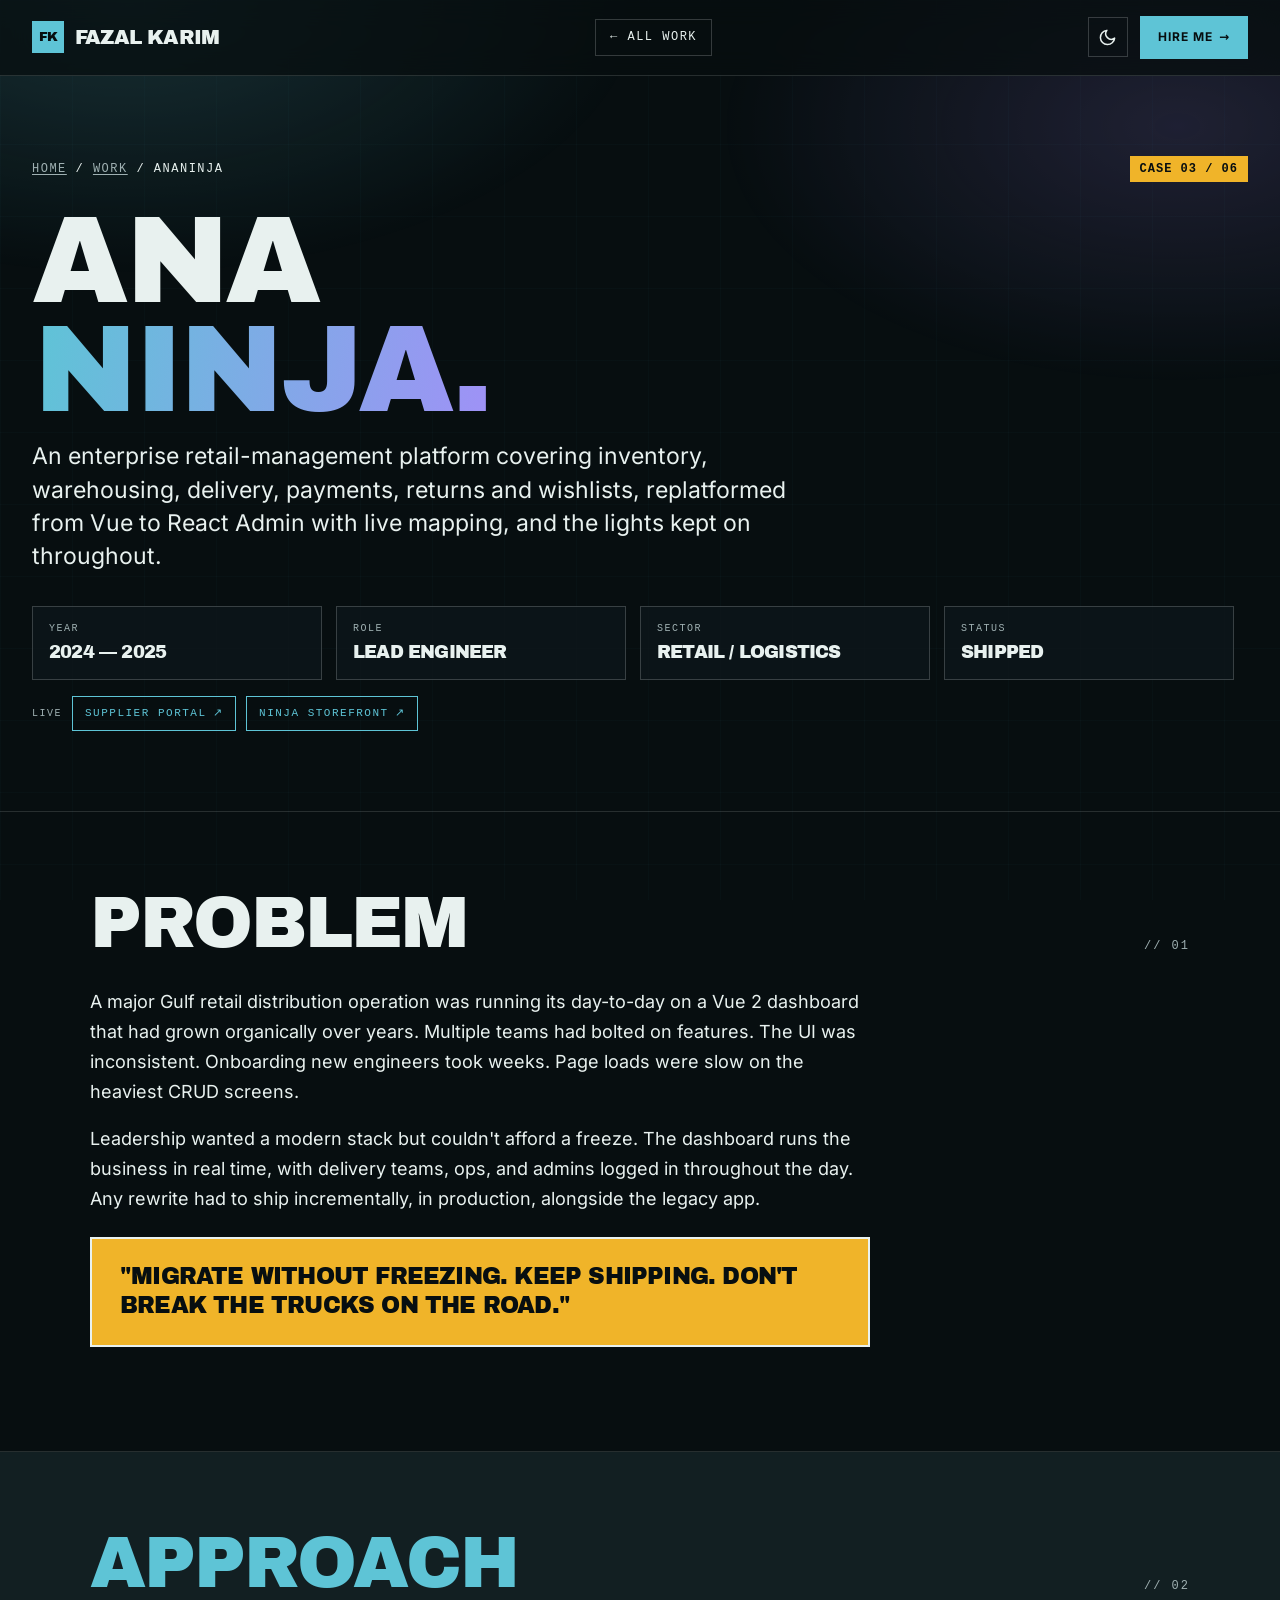
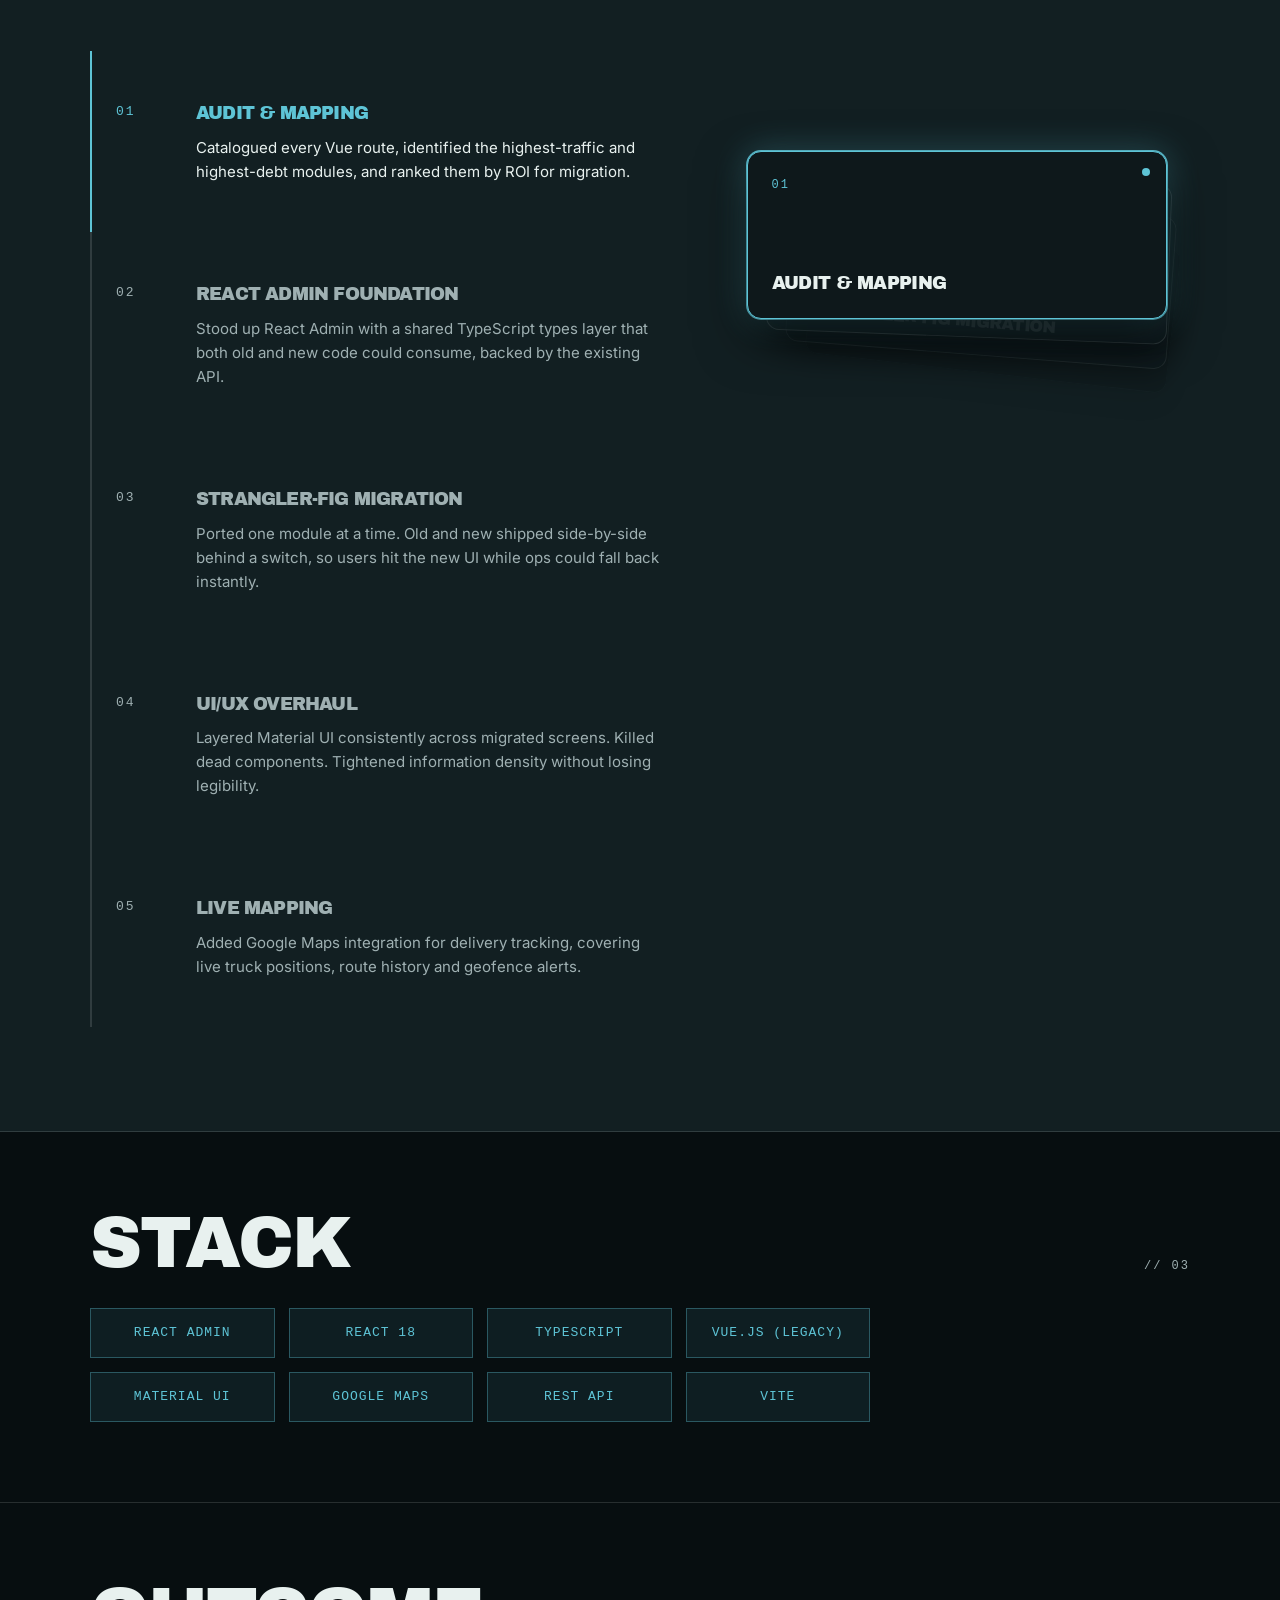
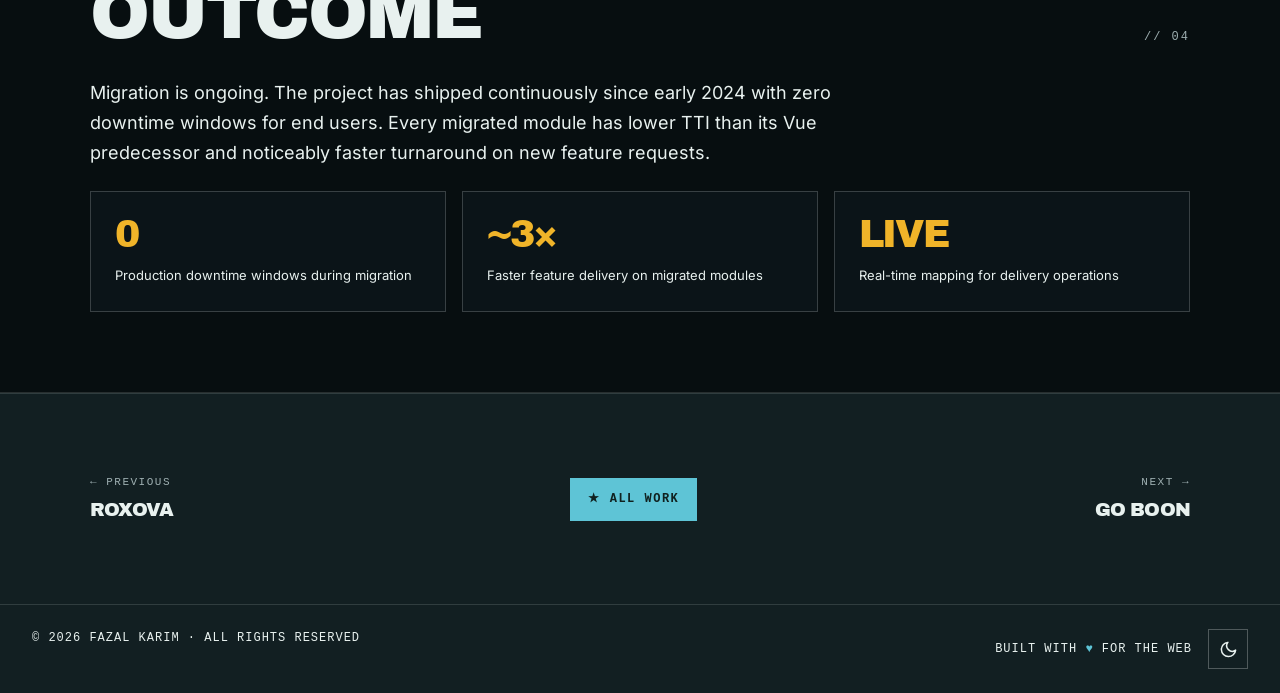
==== commit 40e82ed8: "Remove em dashes from the prose Rewritten rather than deleted: an em dash is usually doing grammatic" ====
--- a/case-studies/ananinja.html
+++ b/case-studies/ananinja.html
@@ -14,7 +14,7 @@
 <meta property="og:image" content="https://fazal26.github.io/portfolio/assets/img/og-card.png"/>
 <meta property="og:image:width" content="1200"/>
 <meta property="og:image:height" content="630"/>
-<meta property="og:image:alt" content="Fazal Karim — Staff Software Engineer"/>
+<meta property="og:image:alt" content="Fazal Karim | Staff Software Engineer"/>
 <meta name="twitter:card" content="summary_large_image"/>
 <meta name="twitter:title" content="AnaNinja · Case Study · Fazal Karim"/>
 <meta name="twitter:description" content="Vue → React Admin migration for a major Gulf retail distribution platform. Led the rewrite, UI overhaul, and live mapping integration."/>
@@ -70,7 +70,7 @@
     <div class="case-num">CASE 03 / 06</div>
   </div>
   <h1>Ana<br/><span class="accent">Ninja.</span></h1>
-  <p class="deck">An enterprise retail-management platform covering inventory, warehousing, delivery, payments, returns and wishlists &mdash; replatformed from Vue to React Admin with live mapping, and the lights kept on throughout.</p>
+  <p class="deck">An enterprise retail-management platform covering inventory, warehousing, delivery, payments, returns and wishlists, replatformed from Vue to React Admin with live mapping, and the lights kept on throughout.</p>
   <div class="meta-row stagger reveal">
     <div class="cell"><span class="lab">Year</span><span class="val">2024 — 2025</span></div>
     <div class="cell"><span class="lab">Role</span><span class="val">Lead Engineer</span></div>
@@ -88,7 +88,7 @@
   <div class="container">
     <div class="head"><h2>Problem</h2><div class="num">// 01</div></div>
     <p>A major Gulf retail distribution operation was running its day-to-day on a Vue 2 dashboard that had grown organically over years. Multiple teams had bolted on features. The UI was inconsistent. Onboarding new engineers took weeks. Page loads were slow on the heaviest CRUD screens.</p>
-    <p>Leadership wanted a modern stack but couldn't afford a freeze &mdash; the dashboard runs the business in real time, with delivery teams, ops, and admins logged in throughout the day. Any rewrite had to ship incrementally, in production, alongside the legacy app.</p>
+    <p>Leadership wanted a modern stack but couldn't afford a freeze. The dashboard runs the business in real time, with delivery teams, ops, and admins logged in throughout the day. Any rewrite had to ship incrementally, in production, alongside the legacy app.</p>
     <div class="pull">"Migrate without freezing. Keep shipping. Don't break the trucks on the road."</div>
   </div>
 </section>
@@ -99,9 +99,9 @@
     <ul class="steps stagger reveal">
       <li><div class="step-num">01</div><div class="step-body"><strong>Audit &amp; mapping</strong>Catalogued every Vue route, identified the highest-traffic and highest-debt modules, and ranked them by ROI for migration.</div></li>
       <li><div class="step-num">02</div><div class="step-body"><strong>React Admin foundation</strong>Stood up React Admin with a shared TypeScript types layer that both old and new code could consume, backed by the existing API.</div></li>
-      <li><div class="step-num">03</div><div class="step-body"><strong>Strangler-fig migration</strong>Ported one module at a time. Old and new shipped side-by-side behind a switch &mdash; users hit the new UI, ops could fall back instantly.</div></li>
+      <li><div class="step-num">03</div><div class="step-body"><strong>Strangler-fig migration</strong>Ported one module at a time. Old and new shipped side-by-side behind a switch, so users hit the new UI while ops could fall back instantly.</div></li>
       <li><div class="step-num">04</div><div class="step-body"><strong>UI/UX overhaul</strong>Layered Material UI consistently across migrated screens. Killed dead components. Tightened information density without losing legibility.</div></li>
-      <li><div class="step-num">05</div><div class="step-body"><strong>Live mapping</strong>Added Google Maps integration for delivery tracking &mdash; live truck positions, route history, geofence alerts.</div></li>
+      <li><div class="step-num">05</div><div class="step-body"><strong>Live mapping</strong>Added Google Maps integration for delivery tracking, covering live truck positions, route history and geofence alerts.</div></li>
     </ul>
   </div>
 </section>
@@ -125,7 +125,7 @@
 <section class="cs-section">
   <div class="container">
     <div class="head"><h2>Outcome</h2><div class="num">// 04</div></div>
-    <p>Migration is ongoing &mdash; the project has shipped continuously since early 2024 with zero downtime windows for end users. Every migrated module has lower TTI than its Vue predecessor and noticeably faster turnaround on new feature requests.</p>
+    <p>Migration is ongoing. The project has shipped continuously since early 2024 with zero downtime windows for end users. Every migrated module has lower TTI than its Vue predecessor and noticeably faster turnaround on new feature requests.</p>
     <div class="outcomes stagger reveal">
       <div class="stat"><strong>0</strong><span class="lab">Production downtime windows during migration</span></div>
       <div class="stat"><strong>~3×</strong><span class="lab">Faster feature delivery on migrated modules</span></div>
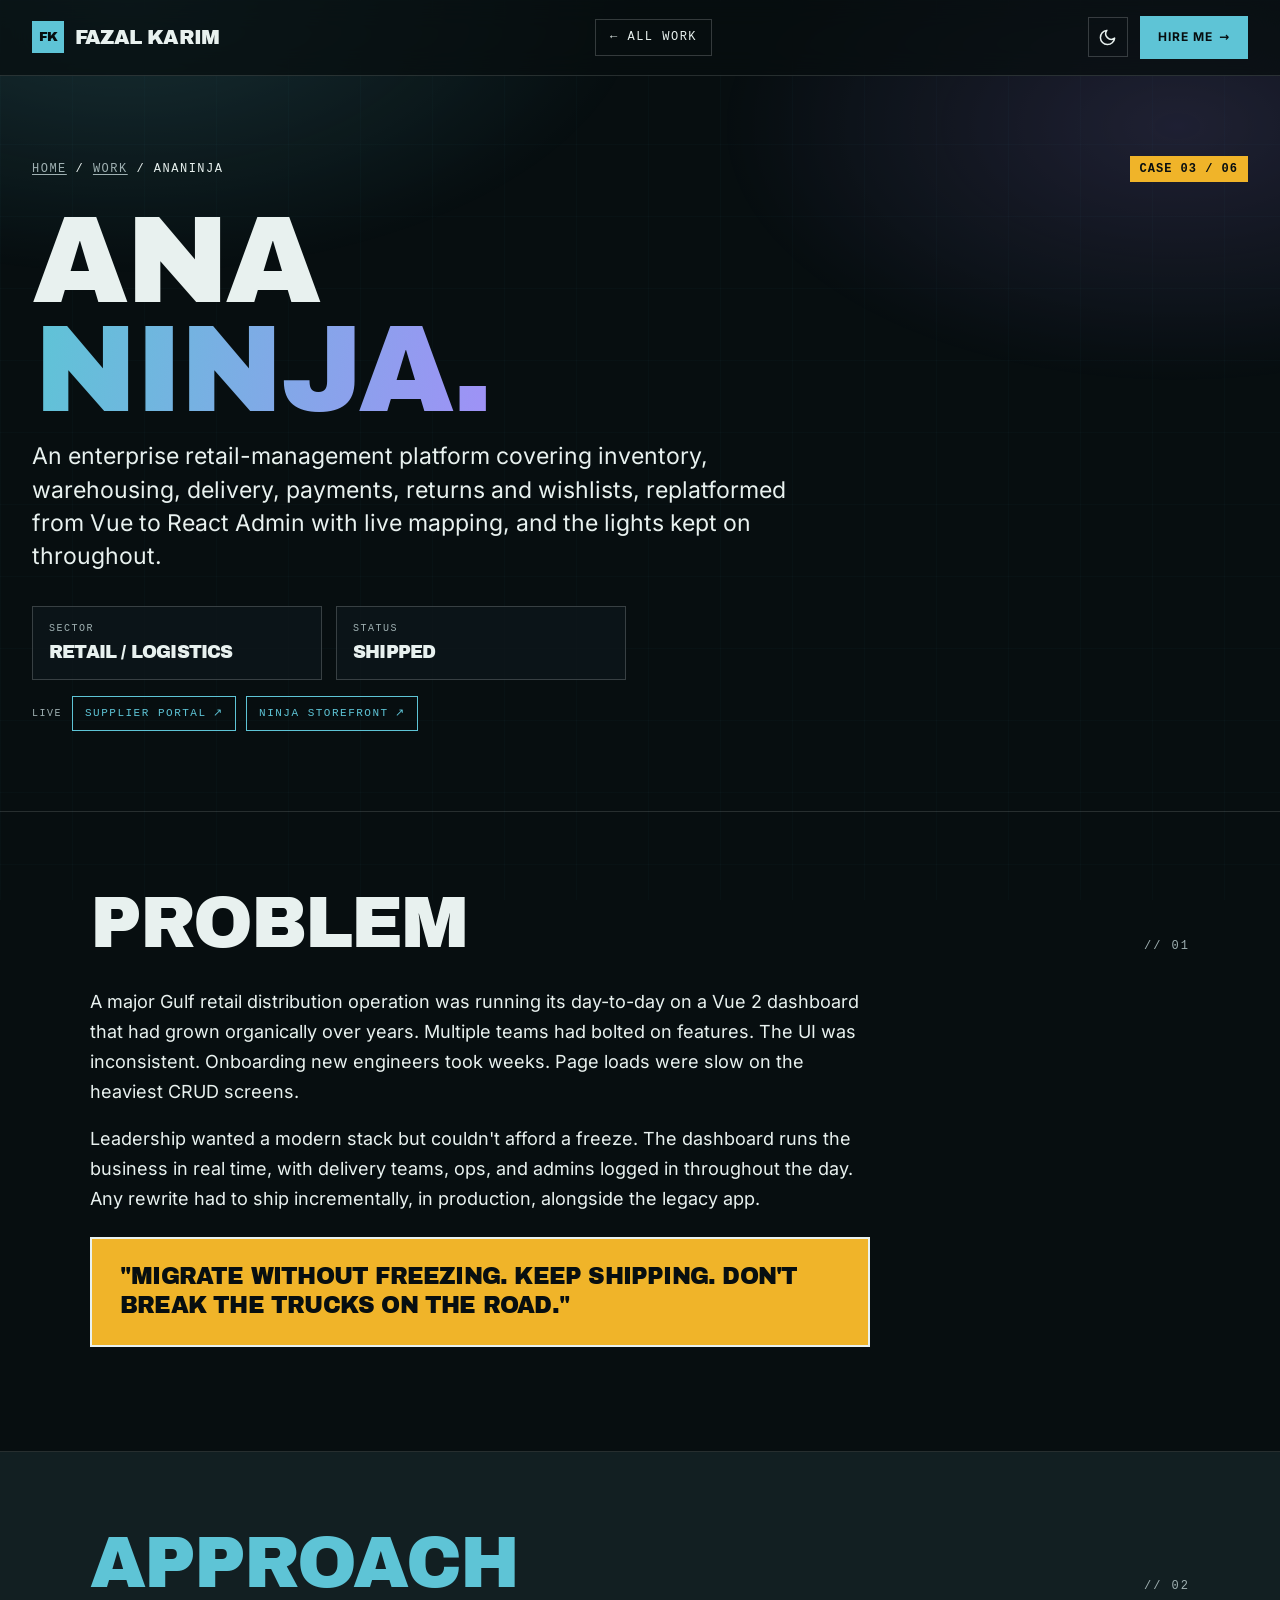
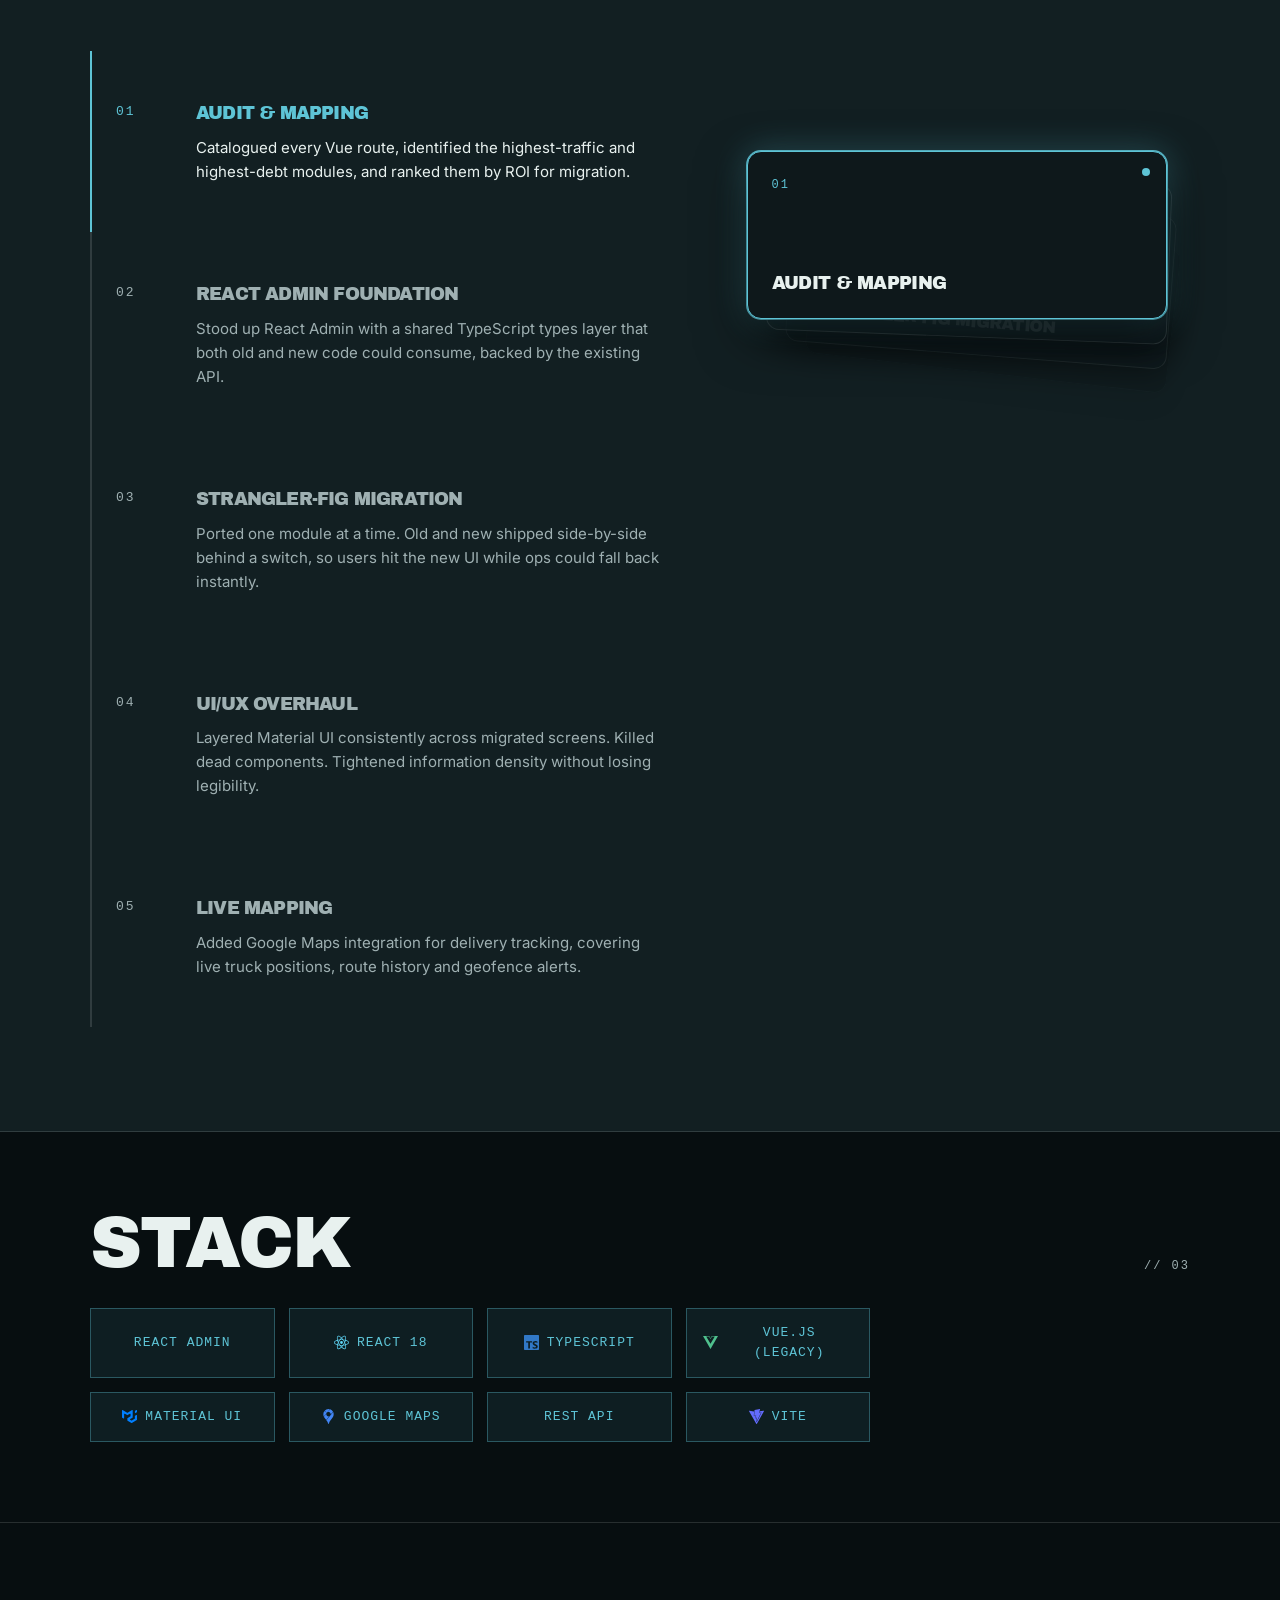
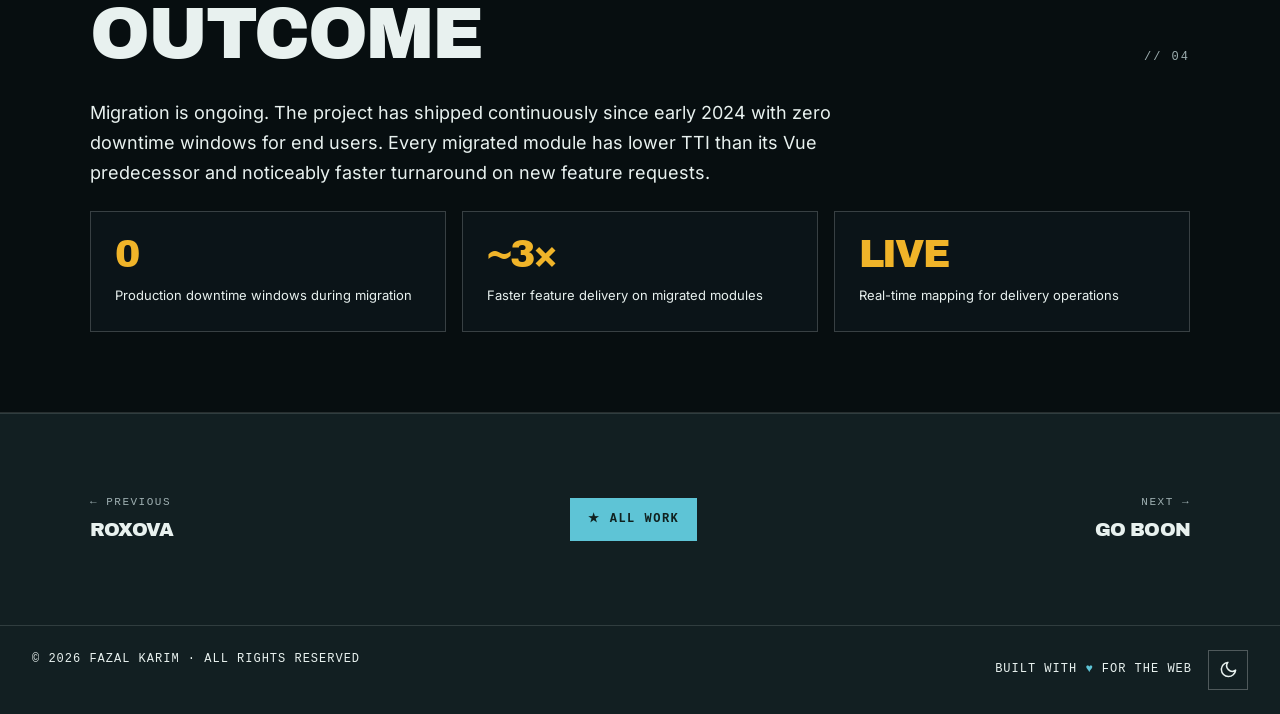
==== commit 65679db2: "Case studies: strip the invented cells, add brand marks to Stack Removes the 8 Year and Role cells I" ====
--- a/case-studies/ananinja.html
+++ b/case-studies/ananinja.html
@@ -72,8 +72,6 @@
   <h1>Ana<br/><span class="accent">Ninja.</span></h1>
   <p class="deck">An enterprise retail-management platform covering inventory, warehousing, delivery, payments, returns and wishlists, replatformed from Vue to React Admin with live mapping, and the lights kept on throughout.</p>
   <div class="meta-row stagger reveal">
-    <div class="cell"><span class="lab">Year</span><span class="val">2024 — 2025</span></div>
-    <div class="cell"><span class="lab">Role</span><span class="val">Lead Engineer</span></div>
     <div class="cell"><span class="lab">Sector</span><span class="val">Retail / Logistics</span></div>
     <div class="cell"><span class="lab">Status</span><span class="val">Shipped</span></div>
   </div>
@@ -111,13 +109,13 @@
     <div class="head"><h2>Stack</h2><div class="num">// 03</div></div>
     <div class="tech-grid stagger reveal">
       <div class="chip">React Admin</div>
-      <div class="chip">React 18</div>
-      <div class="chip">TypeScript</div>
-      <div class="chip">Vue.js (legacy)</div>
-      <div class="chip">Material UI</div>
-      <div class="chip">Google Maps</div>
+      <div class="chip"><svg class="ti" data-tech="react" aria-hidden="true" focusable="false"><use href="../assets/img/stack-icons.svg#ti-react"/></svg>React 18</div>
+      <div class="chip"><svg class="ti" data-tech="typescript" aria-hidden="true" focusable="false"><use href="../assets/img/stack-icons.svg#ti-typescript"/></svg>TypeScript</div>
+      <div class="chip"><svg class="ti" data-tech="vuedotjs" aria-hidden="true" focusable="false"><use href="../assets/img/stack-icons.svg#ti-vuedotjs"/></svg>Vue.js (legacy)</div>
+      <div class="chip"><svg class="ti" data-tech="mui" aria-hidden="true" focusable="false"><use href="../assets/img/stack-icons.svg#ti-mui"/></svg>Material UI</div>
+      <div class="chip"><svg class="ti" data-tech="googlemaps" aria-hidden="true" focusable="false"><use href="../assets/img/stack-icons.svg#ti-googlemaps"/></svg>Google Maps</div>
       <div class="chip">REST API</div>
-      <div class="chip">Vite</div>
+      <div class="chip"><svg class="ti" data-tech="vite" aria-hidden="true" focusable="false"><use href="../assets/img/stack-icons.svg#ti-vite"/></svg>Vite</div>
     </div>
   </div>
 </section>
--- a/assets/css/base.css
+++ b/assets/css/base.css
@@ -395,6 +395,73 @@
   html.js .boot{display:none!important}
 }
 
+/* ---------- brand colours for the [data-tech] marks ----------
+   Each mark carries its project's own colour, which the Primary Stack
+   chips deliberately do not. The catch is that a brand hex is picked
+   for the brand's own backgrounds, not for these chips, and the chips
+   invert between themes: rgb(19,37,41) in dark, rgb(221,220,209) in
+   light. Nine of the fifteen fail 3:1 against one of those.
+
+   So each is tuned per theme rather than used raw. The near-black
+   brands carry no hue to preserve and become the page's own ink; the
+   rest keep their hue and saturation and shift lightness only as far
+   as it takes to clear the bar.
+
+   Every ratio below is measured off the rendered page. Deriving the
+   chip background by hand instead put six of these a few hundredths
+   under 3:1, because the real composite has more layers than the two
+   tokens suggest; the measurement caught it, the arithmetic did not.
+   ------------------------------------------------------------------ */
+[data-tech="typescript"] {--brand:#3178C6}  /* 3.77 */
+[data-tech="react"]      {--brand:#61DAFB}  /* 10.52 */
+[data-tech="nodedotjs"]  {--brand:#5FA04E}  /* 5.39 */
+[data-tech="postgresql"] {--brand:#4169E1}  /* 3.52 */
+[data-tech="docker"]     {--brand:#2496ED}  /* 5.42 */
+[data-tech="graphql"]    {--brand:#E10098}  /* 3.79 */
+[data-tech="storybook"]  {--brand:#FF4785}  /* 5.28 */
+[data-tech="rubyonrails"]{--brand:#ec0001}  /* 2.85 raw -> 3.46 */
+[data-tech="stripe"]     {--brand:#635BFF}  /* 3.64 */
+[data-tech="firebase"]   {--brand:#DD2C00}  /* 3.61 */
+[data-tech="ionic"]      {--brand:#3880FF}  /* 4.64 */
+/* black brands: nothing to preserve, so they take the page's ink */
+[data-tech="nextdotjs"],
+[data-tech="express"],
+[data-tech="angular"]    {--brand:var(--ink)}        /* 14.86 */
+[data-tech="jest"]       {--brand:#e7172c}  /* 2.78 raw -> 3.44 */
+[data-tech="vuedotjs"]   {--brand:#4FC08D}  /* 6.99 */
+[data-tech="mui"]        {--brand:#007FFF}  /* 4.14 */
+[data-tech="shopify"]    {--brand:#7AB55C}  /* 6.49 */
+[data-tech="googlemaps"] {--brand:#4285F4}  /* 4.45 */
+[data-tech="redux"]      {--brand:#8760c4}  /* 2.62 raw -> 3.41 */
+[data-tech="bluetooth"]  {--brand:#0082FC}  /* 4.23 */
+[data-tech="tailwindcss"]{--brand:#06B6D4}  /* 7.04 */
+[data-tech="vite"]       {--brand:#646CFF}  /* 4.17 */
+[data-tech="vercel"]     {--brand:var(--ink)}        /* black brand, 1.23 raw */
+
+:root[data-theme="light"] [data-tech="react"]     {--brand:#0487aa}  /* 1.30 raw -> 3.02 */
+:root[data-theme="light"] [data-tech="nodedotjs"] {--brand:#4c7f3e}  /* 2.55 raw -> 3.44 */
+:root[data-theme="light"] [data-tech="docker"]    {--brand:#1076c4}  /* 2.53 raw -> 3.46 */
+:root[data-theme="light"] [data-tech="storybook"] {--brand:#e5004d}  /* 2.60 raw -> 3.43 */
+:root[data-theme="light"] [data-tech="ionic"]     {--brand:#1268ff}  /* 2.96 raw -> 3.44 */
+/* in light the black brands are legible as themselves again */
+:root[data-theme="light"] [data-tech="nextdotjs"],
+:root[data-theme="light"] [data-tech="express"]   {--brand:#000000}  /* 16.87 */
+:root[data-theme="light"] [data-tech="angular"]   {--brand:#0F0F11}  /* 15.38 */
+:root[data-theme="light"] [data-tech="jest"]      {--brand:#C21325}  /* 4.94 */
+:root[data-theme="light"] [data-tech="vuedotjs"]   {--brand:#2f825c}  /* 1.65 raw -> 3.41 */
+:root[data-theme="light"] [data-tech="mui"]        {--brand:#0071e3}  /* 2.78 raw -> 3.41 */
+:root[data-theme="light"] [data-tech="shopify"]    {--brand:#517e39}  /* 1.77 raw -> 3.45 */
+:root[data-theme="light"] [data-tech="googlemaps"] {--brand:#1b6cf2}  /* 2.58 raw -> 3.40 */
+:root[data-theme="light"] [data-tech="redux"]      {--brand:#764ABC}  /* 4.38 */
+:root[data-theme="light"] [data-tech="bluetooth"]  {--brand:#0072dd}  /* 2.72 raw -> 3.41 */
+:root[data-theme="light"] [data-tech="tailwindcss"]{--brand:#04879d}  /* 1.95 raw -> 3.39 */
+:root[data-theme="light"] [data-tech="vercel"]     {--brand:#000000}  /* 16.87 */
+/* These are fitted to the tightest background any of them lands on,
+   which is the case study chip: rgb(15,30,34) dark and the lighter
+   rgb(230,231,224) in light, where there is no surface layer under
+   the chip as there is on the homepage. One value per theme then
+   serves every page rather than each page carrying its own. */
+
 /* ---------- pointer cursor ----------
    A 6px dot pinned exactly to the pointer and a 26px ring that eases in
    behind it. Over anything interactive the dot hides and the ring opens
--- a/assets/css/case.css
+++ b/assets/css/case.css
@@ -70,7 +70,16 @@
 /* ---------- tech grid ---------- */
 .tech-grid{display:grid;grid-template-columns:repeat(4,1fr);gap:14px;max-width:780px}
 @media (max-width:768px){.tech-grid{grid-template-columns:repeat(2,1fr)}}
-.tech-grid .chip{background:var(--chip-bg);border:1px solid var(--accent-border);color:var(--teal);padding:14px var(--s4);font-family:var(--font-mono);font-size:13px;font-weight:500;text-transform:uppercase;letter-spacing:1px;text-align:center;transition:transform .15s,box-shadow .15s}
+.tech-grid .chip{display:flex;align-items:center;justify-content:center;gap:8px;
+  background:var(--chip-bg);border:1px solid var(--accent-border);color:var(--teal);
+  padding:14px var(--s4);font-family:var(--font-mono);font-size:13px;font-weight:500;
+  text-transform:uppercase;letter-spacing:1px;text-align:center;
+  transition:transform .15s,box-shadow .15s}
+/* brand marks, coloured from the [data-tech] table in base.css. These
+   chips sit straight on the page with no surface layer beneath them,
+   which makes the light theme the tightest background on the site, so
+   that is what those values are fitted to. */
+.tech-grid .chip .ti{width:15px;height:15px;flex:0 0 auto;fill:var(--brand,currentColor)}
 .tech-grid .chip:hover{transform:translate(-3px,-3px);box-shadow:var(--shadow-lg),0 0 26px var(--glow-teal)}
 
 /* ---------- pager ---------- */
